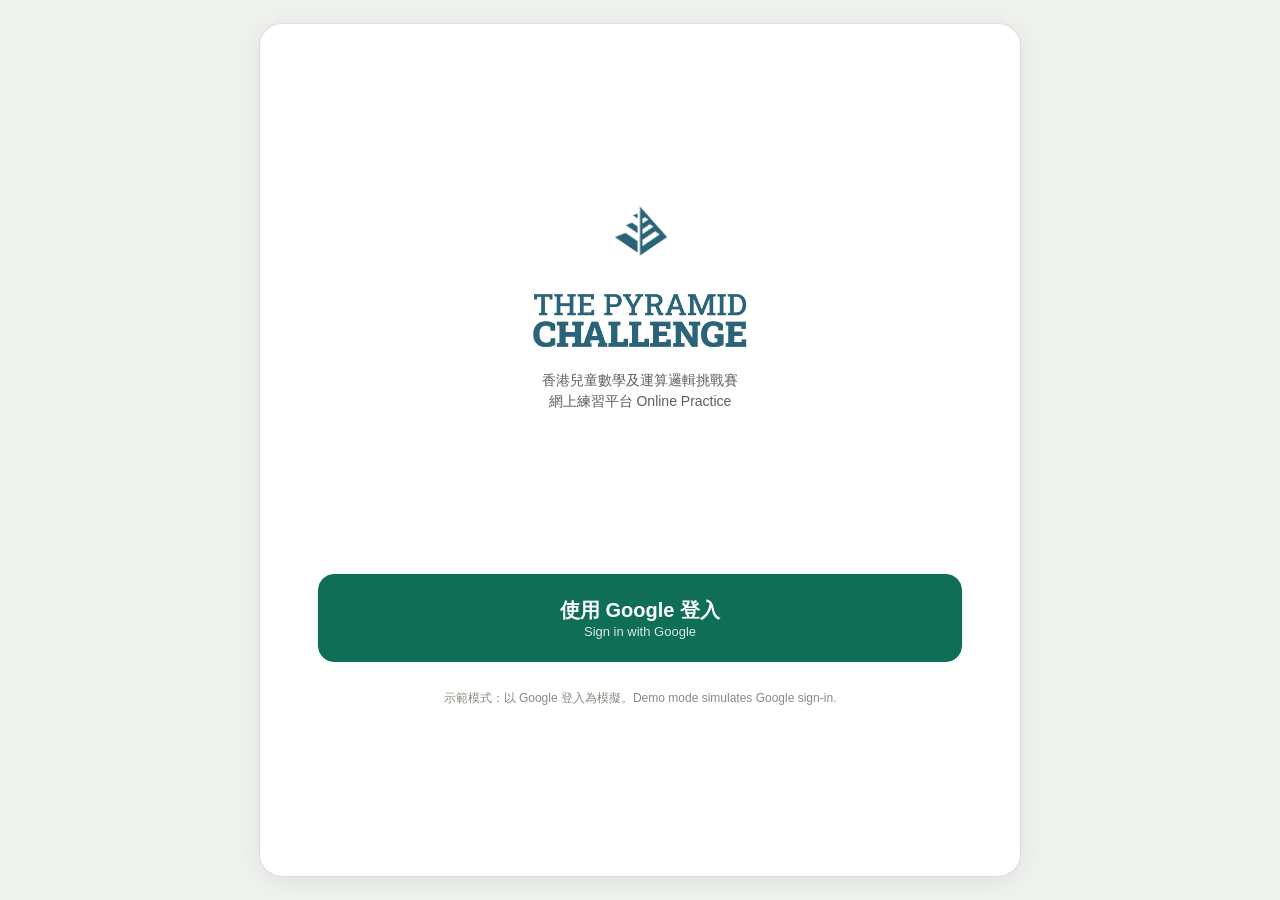
==== index.html @ cc64b52f "deploy v0.2 (824d817)" ====
<!doctype html>
<html lang="zh-Hant">
  <head>
    <meta charset="UTF-8" />
    <meta name="viewport" content="width=device-width, initial-scale=1, maximum-scale=1" />
    <title>The Pyramid Challenge - Practice</title>
    <script type="module" crossorigin src="./assets/index-D2Ku2D4e.js"></script>
    <link rel="stylesheet" crossorigin href="./assets/index-DhNJaRu6.css">
  </head>
  <body>
    <div id="root"></div>
  </body>
</html>
---- assets/index-DhNJaRu6.css ----
:root{--teal: #0f6e56;--teal-bg: #e1f5ee;--teal-mid: #1d9e75;--amber: #854f0b;--timer-yellow: #d59b00;--amber-bg: #faeeda;--star: #ef9f27;--green: #3b6d11;--green-bg: #eaf3de;--red: #a32d2d;--red-bg: #fcebeb;--ink: #21201c;--muted: #5f5e5a;--hint: #8a8980;--line: #e7e5dd;--surface: #eef1ee;--card: #ffffff;--radius: 16px}*{box-sizing:border-box}html,body,#root{min-height:100%}body{margin:0;font-family:-apple-system,PingFang HK,Microsoft JhengHei,Segoe UI,Roboto,sans-serif;background:var(--surface);color:var(--ink);-webkit-font-smoothing:antialiased}button,input{font-family:inherit}.app{max-width:480px;margin:0 auto;min-height:100vh;background:var(--card);display:flex;flex-direction:column;box-shadow:0 0 0 1px var(--line)}@media(min-width:560px){body{padding:24px 16px}.app{max-width:760px;min-height:calc(100vh - 48px);border-radius:22px;box-shadow:0 4px 24px #00000012,0 0 0 1px var(--line);overflow:hidden}}.topbar{display:flex;align-items:center;gap:10px;padding:14px 18px;border-bottom:1px solid var(--line);min-height:60px;flex-wrap:wrap;animation:fade-in .25s ease}.topbar .title{font-size:17px;font-weight:600;flex:1}.screen{flex:1;padding:18px;display:flex;flex-direction:column;gap:14px;max-width:680px;width:100%;margin:0 auto;animation:screen-in .28s cubic-bezier(.2,.7,.3,1)}.signin-screen{justify-content:center;gap:20px}.tabs{display:flex;border-bottom:1px solid var(--line);background:#fff;position:sticky;top:0;z-index:5}.tab{flex:1;display:flex;flex-direction:column;align-items:center;gap:3px;padding:9px 4px 7px;border:none;background:none;cursor:pointer;color:var(--muted);border-bottom:3px solid transparent;transition:color .15s,border-color .15s}.tab .ti{font-size:21px;line-height:1}.tab .tl{font-size:13px;font-weight:600;line-height:1.15;display:flex;flex-direction:column;align-items:center}.tab .sub{font-size:10px;font-weight:500;opacity:.75}.tab.on{color:var(--teal);border-bottom-color:var(--teal)}.tab:hover{color:var(--teal-mid)}.bell{position:relative;width:40px;height:40px;border:1.5px solid var(--line);border-radius:50%;background:#fff;color:var(--ink);cursor:pointer;font-size:19px;display:inline-flex;align-items:center;justify-content:center}.bell b{position:absolute;top:-3px;right:-3px;min-width:18px;height:18px;padding:0 5px;border-radius:10px;background:var(--red);color:#fff;font-size:11px;line-height:18px;font-weight:700}.top-actions{display:inline-flex;align-items:center;gap:8px}.profile-bell{font-size:20px}.iconrow{display:grid;grid-template-columns:1fr 1fr;gap:12px}.tile{display:flex;flex-direction:column;align-items:center;gap:6px;padding:16px;border:1.5px solid var(--line);border-radius:var(--radius);background:#fff;cursor:pointer;font-size:14px;font-weight:600;color:var(--ink);transition:transform .12s,box-shadow .15s}.tile:hover,.btn:hover{box-shadow:0 2px 10px #0000000f}.tile:active,.btn:active,.chip:active,.choice:active{transform:scale(.97)}.tile .ti{font-size:26px;line-height:1}.spacer{flex:1}.muted{color:var(--muted)}.hint{color:var(--hint);font-size:13px}.sync-alert{display:inline-block;margin-top:8px;border:1.5px solid #f2c470;border-radius:8px;background:#fff8e8;color:#7a4b00;padding:8px 10px;font-size:13px;font-weight:700}.block{display:block;margin-top:3px}.center{text-align:center}.grow{flex:1}.green{color:var(--green)}.avatar{width:40px;height:40px;border-radius:50%;background:var(--teal-bg);color:var(--teal);display:flex;align-items:center;justify-content:center;font-weight:700;font-size:16px;flex:none}.badge{display:inline-block;background:var(--teal-bg);color:var(--teal);font-size:12px;font-weight:600;padding:3px 10px;border-radius:20px}.badge.gray{background:var(--surface);color:var(--muted)}.status-badge{display:inline-flex;align-items:center;gap:5px;border-radius:999px;padding:4px 9px;font-size:12px;font-weight:700;background:var(--surface);color:var(--muted);white-space:nowrap}.status-badge.available{background:var(--teal-bg);color:var(--teal)}.status-badge.completed,.status-badge.saved{background:var(--green-bg);color:var(--green)}.status-badge.developing,.status-badge.locked{background:var(--amber-bg);color:var(--amber)}.btn{display:flex;align-items:center;justify-content:center;gap:10px;width:100%;padding:16px;border-radius:var(--radius);border:1.5px solid var(--line);background:#fff;font-size:17px;font-weight:600;color:var(--ink);cursor:pointer;transition:transform .12s ease,box-shadow .15s ease,background .15s ease}.btn.primary{background:var(--teal);border-color:var(--teal);color:#fff}.btn.primary:hover{background:var(--teal-mid)}.btn.big{padding:22px;font-size:20px}.btn.sm{padding:10px 14px;font-size:14px;width:auto}.btn.ghost{background:#fff}.btn.danger{color:var(--red);border-color:#f0d6d6}.btn:disabled,.task-card:disabled{cursor:not-allowed;opacity:.72}.btn .sub{font-size:13px;font-weight:500;opacity:.85;display:block}.iconbtn{background:none;border:none;cursor:pointer;color:var(--muted);font-size:22px;line-height:1;padding:4px;border-radius:8px}.iconbtn:hover{background:var(--surface)}.actions{display:grid;gap:12px;grid-template-columns:1fr}.dashboard-grid{display:grid;grid-template-columns:1fr;gap:10px}.dash-card{min-height:102px;border:1.5px solid var(--line);border-radius:12px;background:#fff;color:var(--ink);padding:13px;display:flex;flex-direction:column;align-items:flex-start;justify-content:space-between;text-align:left;cursor:default}button.dash-card{cursor:pointer}.dash-card strong{font-size:28px;line-height:1;color:var(--teal)}.dash-card.primary-card{background:var(--teal);border-color:var(--teal);color:#fff}.dash-card.primary-card .dash-label,.dash-card.primary-card .hint,.dash-card.primary-card strong{color:#fff}.dash-label{color:var(--muted);font-size:12px;font-weight:700}.summary-row{width:100%;border:1.5px solid var(--line);border-radius:12px;background:#fff;padding:13px;display:flex;align-items:center;gap:10px;text-align:left;color:var(--ink);font-size:15px;cursor:pointer}.task-list{display:grid;gap:10px}.task-card{width:100%;border:1.5px solid var(--line);border-radius:12px;background:#fff;padding:13px;display:flex;align-items:center;gap:11px;text-align:left;color:var(--ink);cursor:pointer}.task-card.disabled{background:#fbfaf7}.task-icon{width:32px;height:32px;border-radius:50%;background:var(--teal-bg);color:var(--teal);display:inline-flex;align-items:center;justify-content:center;font-weight:800;flex:none}.task-summary{display:flex;align-items:center;justify-content:space-between;gap:10px;padding:10px 2px}.recommend-card{border:1.5px solid var(--teal-mid);border-radius:12px;background:var(--teal-bg);padding:13px;display:flex;align-items:center;justify-content:space-between;gap:12px}.bookmark-group{border:1.5px solid var(--line);border-radius:12px;background:#fff;padding:10px 12px 2px}.bookmark-heading{display:flex;align-items:center;justify-content:space-between;gap:10px;padding-bottom:4px}.brief-hero{border:1.5px solid var(--line);border-radius:12px;background:#fff;padding:18px}.brief-hero h2{margin:12px 0 0;font-size:25px;line-height:1.15}.brief-hero h2 span{color:var(--muted);font-size:20px}.brief-grid,.insight-grid{display:grid;grid-template-columns:repeat(2,minmax(0,1fr));gap:10px}.brief-item,.insight-card{border:1.5px solid var(--line);border-radius:12px;background:#fff;padding:13px;display:flex;flex-direction:column;gap:8px}.brief-item span{color:var(--muted);font-size:12px;font-weight:700}.brief-item b,.insight-card b{color:var(--teal);font-size:19px}.rule-list{margin:10px 0 0;padding-left:20px;color:var(--muted);font-size:14px}@media(min-width:560px){.actions{grid-template-columns:1fr 1fr}.dashboard-grid{grid-template-columns:repeat(3,minmax(0,1fr))}}.label{font-size:13px;color:var(--muted);font-weight:600;margin-top:4px}.section-head{width:100%;display:flex;align-items:center;justify-content:space-between;gap:8px;margin-top:6px;padding:4px 2px;background:transparent;border:none;cursor:pointer}.section-label{font-size:13px;color:var(--muted);font-weight:700}.section-count{color:var(--hint);font-weight:600}.section-chevron{color:var(--muted);transform:rotate(180deg);transition:transform .18s ease}.section-chevron.open{transform:rotate(0)}.input{padding:14px;border-radius:12px;border:1.5px solid var(--line);font-size:16px}.chips{display:flex;flex-wrap:wrap;gap:8px}.chip{padding:9px 14px;border-radius:12px;border:1.5px solid var(--line);background:#fff;font-size:14px;color:var(--muted);cursor:pointer}.chip.sel{background:var(--teal-bg);border-color:var(--teal-mid);color:var(--teal);font-weight:600}.seg{display:flex;border:1.5px solid var(--line);border-radius:12px;overflow:hidden}.seg button{flex:1;padding:12px 8px;border:none;background:#fff;font-size:15px;color:var(--muted);cursor:pointer;border-right:1px solid var(--line)}.seg button:last-child{border-right:none}.seg button.sel{background:var(--teal-bg);color:var(--teal);font-weight:700}.seg button:disabled{cursor:not-allowed;opacity:.45}.seg button.sel:disabled{opacity:.7}.card{border:1px solid var(--line);border-radius:var(--radius);padding:14px}.row{display:flex;align-items:center;gap:10px}.row.end{justify-content:flex-end}.list-row{display:flex;align-items:center;gap:10px;padding:12px 4px;border-bottom:1px solid var(--line);font-size:15px}.list-row:last-child{border-bottom:none}.qimg{width:100%;max-height:300px;object-fit:contain;border-radius:12px;border:1px solid var(--line);display:block;background:#fff}.asset-source-pill{align-self:center;background:#eef7f4;border:1px solid #c7e3dc;border-radius:999px;color:#2b7164;font-size:12px;font-weight:700;margin:-2px auto 2px;padding:5px 10px;text-align:center;width:fit-content}.stem{font-size:24px;font-weight:700;text-align:center;padding:6px 0}.choices{display:grid;grid-template-columns:repeat(auto-fit,minmax(130px,1fr));gap:12px}.image-choices{grid-template-columns:repeat(auto-fit,minmax(120px,1fr))}.choice{padding:18px;border-radius:14px;border:1.5px solid var(--line);background:#fff;font-size:19px;font-weight:600;cursor:pointer;text-align:center;transition:transform .12s,border-color .15s,background .15s;display:flex;flex-direction:column;align-items:center;justify-content:center;gap:8px}.choice:hover{border-color:var(--teal-mid)}.choice.selected{background:var(--teal-bg);border-color:var(--teal);color:var(--teal)}.choice.correct{background:var(--green-bg);border-color:var(--green);color:var(--green);animation:pop .35s ease}.choice.wrong{background:var(--red-bg);border-color:var(--red);color:var(--red);animation:shake .35s ease}.choice[disabled]{cursor:default;opacity:.95}.choice-img{width:100%;max-height:120px;object-fit:contain}.progress{flex:1;height:10px;border-radius:6px;background:var(--surface);overflow:hidden}.progress>i{display:block;height:100%;background:var(--teal-mid);transition:width .4s ease}.progress.warn>i{background:var(--timer-yellow)}.progress.danger>i{background:var(--red)}.timer{font-variant-numeric:tabular-nums;font-weight:700;color:var(--muted);border-radius:8px;padding:4px 7px}.timer.warn{background:#fff4bf;color:#8a6500}.timer.danger{background:var(--red-bg);color:var(--red)}.bookmark-btn{min-width:40px;height:40px;padding:0;border:1.5px solid var(--line);border-radius:12px;background:#fff;color:var(--muted);display:inline-flex;align-items:center;justify-content:center;font-size:22px;line-height:1;cursor:pointer}.bookmark-btn.on{background:var(--red-bg);border-color:var(--red);color:var(--red)}.bookmark-btn.mini{min-width:34px;height:34px;border-radius:10px;font-size:20px}.question-strip{display:grid;grid-template-columns:repeat(auto-fit,minmax(34px,1fr));gap:7px}.question-strip button{height:34px;border:1.5px solid var(--line);border-radius:10px;background:#fff;color:var(--muted);font-weight:700;cursor:pointer}.question-strip button.done{background:var(--green-bg);border-color:var(--green);color:var(--green)}.question-strip button.on{background:var(--teal);border-color:var(--teal);color:#fff}.runner-actions,.status-line{display:flex;justify-content:center;gap:10px;flex-wrap:wrap}.submitting-screen{justify-content:center;align-items:center;gap:18px}.spinner{width:42px;height:42px;border-radius:50%;border:4px solid var(--line);border-top-color:var(--teal);animation:spin .8s linear infinite}.bigline{font-size:22px;font-weight:800}.bigstat{font-size:52px;font-weight:800;color:var(--teal);line-height:1.1}.brand-lockup{display:flex;flex-direction:column;align-items:center;gap:14px}.brand-mark-img{width:92px;height:auto}.brand-wordmark{width:220px;max-width:68%;height:auto}.brand-tagline{color:var(--muted);font-size:14px;line-height:1.5;text-align:center}.setup-brand{display:flex;align-items:center;gap:12px;padding:4px 0 12px}.setup-mark{width:46px;height:auto;flex:none}.setup-welcome{font-size:17px;font-weight:700;color:var(--teal)}.stars{font-size:34px;display:inline-flex;gap:6px}.stars i{font-style:normal;color:var(--star);display:inline-block;animation:pop .4s ease backwards}.stars i:nth-child(2){animation-delay:.12s}.stars i:nth-child(3){animation-delay:.24s}.stars i.off{color:#d9d7cf;animation:none}.fb{padding:14px;border-radius:12px;font-size:15px;animation:slide-up .3s ease}.fb.ok{background:var(--green-bg);color:var(--green)}.fb.no{background:var(--red-bg);color:var(--red)}.next-btn{margin-top:12px}.stepper{display:flex;align-items:center;justify-content:center;gap:18px}.stepper button{width:58px;height:58px;border-radius:50%;border:1.5px solid var(--line);background:#fff;font-size:28px;cursor:pointer}.stepper .val{font-size:38px;font-weight:800;min-width:64px;text-align:center}.bar{display:flex;align-items:center;gap:10px;font-size:14px}.topic-label{width:96px}.bar .track{flex:1;height:9px;border-radius:6px;background:var(--surface);overflow:hidden}.bar .track>i{display:block;height:100%;transition:width .6s ease}.flag{cursor:pointer;color:var(--hint);transition:transform .12s;border:none;background:transparent;font:inherit}.flag:active{transform:scale(.85)}.flag.on{color:var(--star)}.note{font-size:12px;color:var(--hint);text-align:center;padding:8px}.src{font-size:11px;color:var(--hint);text-align:center;padding:6px;border-top:1px solid var(--line)}.gsi-wrap{display:flex;justify-content:center}.three-actions{gap:10px}.three-actions .btn{flex:1}@keyframes screen-in{0%{opacity:0;transform:translateY(10px)}to{opacity:1;transform:none}}@keyframes fade-in{0%{opacity:0}to{opacity:1}}@keyframes slide-up{0%{opacity:0;transform:translateY(8px)}to{opacity:1;transform:none}}@keyframes pop{0%{transform:scale(.6);opacity:0}60%{transform:scale(1.1)}to{transform:scale(1);opacity:1}}@keyframes shake{0%,to{transform:translate(0)}20%{transform:translate(-7px)}40%{transform:translate(7px)}60%{transform:translate(-4px)}80%{transform:translate(4px)}}@keyframes pulse{0%,to{opacity:1}50%{opacity:.45}}@keyframes spin{to{transform:rotate(360deg)}}@media(prefers-reduced-motion:reduce){*{animation:none!important;transition:none!important}}.continue-card{border:1.5px solid var(--timer-yellow);background:var(--amber-bg);border-radius:14px;padding:13px;display:grid;gap:11px}.continue-eyebrow{display:flex;align-items:center;gap:6px;font-size:12px;font-weight:700;color:var(--amber)}.continue-body{display:flex;align-items:center;gap:12px}.continue-ring{flex:none;width:52px;height:52px;border-radius:50%;display:flex;align-items:center;justify-content:center}.continue-ring-inner{width:38px;height:38px;border-radius:50%;background:var(--amber-bg);display:flex;align-items:center;justify-content:center;font-size:13px;font-weight:700;color:var(--amber)}.continue-meta{display:grid;gap:2px;flex:1}.continue-title{font-size:15px;font-weight:700;color:var(--ink)}.continue-actions{display:flex;gap:8px}.draft-progress{height:5px;background:#efe3c8;border-radius:3px;margin:6px 0 4px;overflow:hidden}.draft-progress i{display:block;height:100%;background:var(--timer-yellow);border-radius:3px}.draft-row{display:flex;align-items:stretch;gap:8px;border:1.5px solid var(--line);border-left:4px solid var(--timer-yellow);border-radius:10px;background:#fff;overflow:hidden}.draft-row-main{flex:1;display:flex;align-items:center;gap:10px;padding:11px 12px;background:transparent;border:none;text-align:left;color:var(--ink);cursor:pointer}.draft-row-title{font-size:14px;font-weight:600}.draft-discard{flex:none;width:46px;border:none;border-left:1px solid var(--line);background:transparent;color:var(--red);font-size:18px;cursor:pointer}.sheet-overlay{position:fixed;top:0;right:0;bottom:0;left:0;background:#14141266;display:flex;align-items:flex-end;justify-content:center;z-index:40}.sheet{width:100%;max-width:480px;background:#fff;border-radius:18px 18px 0 0;padding:14px 16px calc(16px + env(safe-area-inset-bottom));display:grid;gap:9px;animation:sheet-rise .18s ease}.sheet-grip{width:34px;height:4px;border-radius:3px;background:#d8d6ce;margin:0 auto 6px}.sheet-title{text-align:center;font-size:16px;font-weight:800;color:var(--ink)}.sheet-discard{margin-top:2px}@keyframes sheet-rise{0%{transform:translateY(14px)}to{transform:translateY(0)}}.icon{display:inline-block;vertical-align:middle;flex:none}.tabs .ti .icon,.bell .icon,.iconbtn .icon{display:block}.stat-band{display:grid;grid-template-columns:128px 1fr;gap:10px}.stat-donut-card{border:1.5px solid var(--line);border-radius:12px;background:#fff;padding:12px 8px;display:flex;flex-direction:column;align-items:center;gap:8px;cursor:pointer}.donut{width:78px;height:78px;border-radius:50%;display:flex;align-items:center;justify-content:center}.donut-hole{width:58px;height:58px;border-radius:50%;background:#fff;display:flex;align-items:center;justify-content:center}.donut-hole strong{font-size:20px;line-height:1;color:var(--teal)}.stat-cap{font-size:11px;color:var(--muted);text-align:center;font-weight:600;line-height:1.3}.stat-tile{border:1.5px solid var(--line);border-radius:12px;background:#fff;padding:12px 13px;display:flex;flex-direction:column;justify-content:center;gap:8px;text-align:left;cursor:pointer}.stat-bar{height:6px;background:var(--surface);border-radius:3px;overflow:hidden}.stat-bar i{display:block;height:100%;background:var(--teal-mid);border-radius:3px}.stat-tile-foot{display:flex;align-items:baseline;gap:8px}.stat-tile-foot strong{font-size:24px;line-height:1;color:var(--teal)}.start-cta{gap:8px;margin-top:10px}.start-cta .cta-en{font-size:12px;font-weight:500;opacity:.82}.acc-bar{width:54px;height:6px;background:var(--surface);border-radius:3px;overflow:hidden;flex:none}.acc-bar i{display:block;height:100%;border-radius:3px}.summary-row .muted-icon{color:var(--hint)}.icon-btn{width:34px;height:34px;flex:none;border-radius:9px;border:1px solid var(--line);background:#fff;display:flex;align-items:center;justify-content:center;cursor:pointer}.icon-btn.danger{color:var(--red);border-color:#e7c9c9}.continue-resume{width:100%}.draft-row-main .draft-play{color:var(--teal)}.draft-discard .icon{display:block}
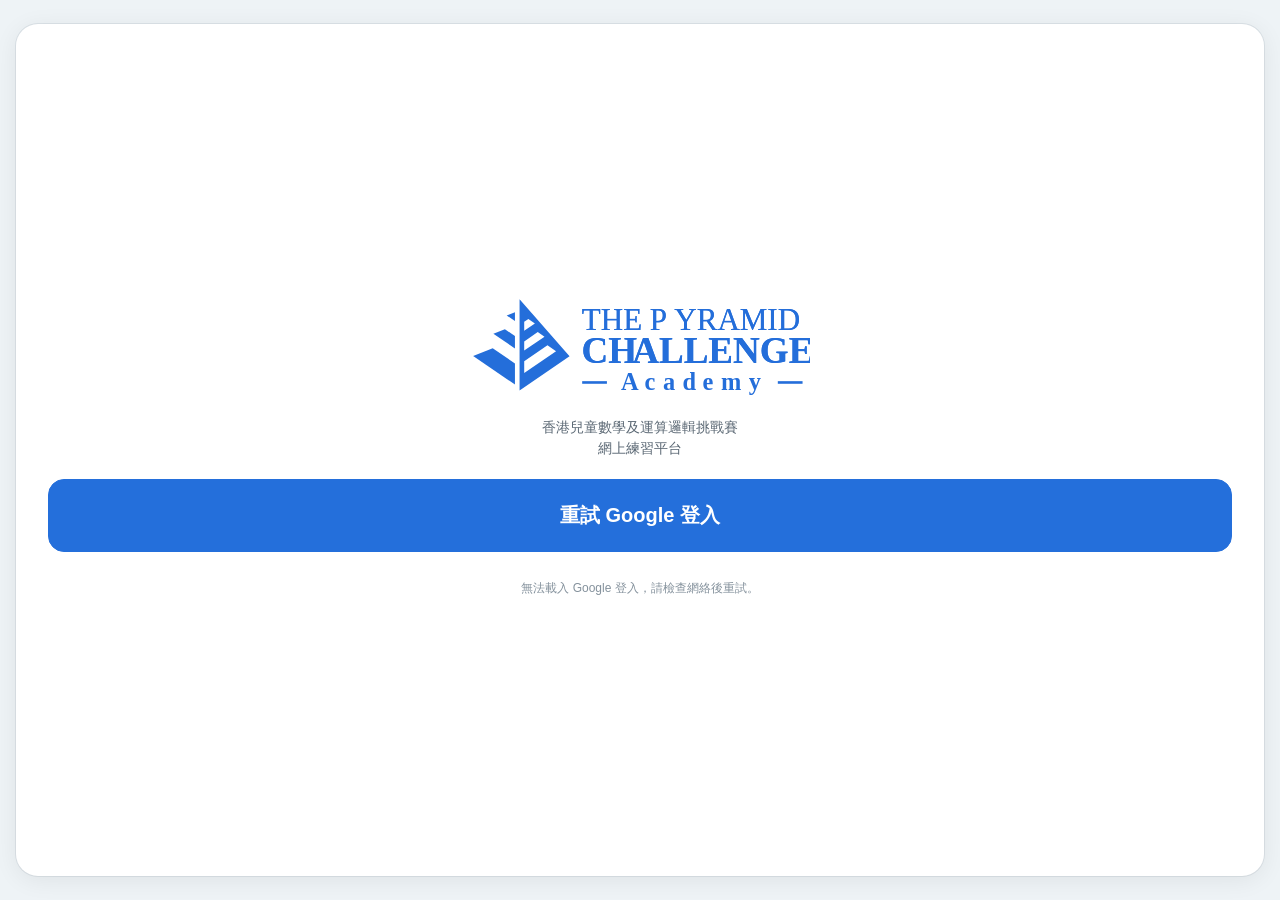
==== commit cb0671f1: "deploy v0.2 (source 1b9c44b47bb221621ea50768fd3557e8750e9541)" ====
--- a/index.html
+++ b/index.html
@@ -1,11 +1,11 @@
 <!doctype html>
-<html lang="zh-Hant">
+<html lang="zh-HK">
   <head>
     <meta charset="UTF-8" />
     <meta name="viewport" content="width=device-width, initial-scale=1, maximum-scale=1" />
-    <title>The Pyramid Challenge - Practice</title>
-    <script type="module" crossorigin src="./assets/index-D2Ku2D4e.js"></script>
-    <link rel="stylesheet" crossorigin href="./assets/index-DhNJaRu6.css">
+    <title>The Pyramid Challenge Academy - Practice</title>
+    <script type="module" crossorigin src="./assets/index-BaoOkriq.js"></script>
+    <link rel="stylesheet" crossorigin href="./assets/index-rB611Ewt.css">
   </head>
   <body>
     <div id="root"></div>
--- a/assets/index-rB611Ewt.css
+++ b/assets/index-rB611Ewt.css
@@ -0,0 +1 @@
+:root{--accent: #246fdb;--accent-bg: #eaf2ff;--accent-vivid: #1f63c6;--accent-dark: #174a9c;--accent-soft: #c9dcfa;--amber: #854f0b;--timer-yellow: #d59b00;--amber-bg: #faeeda;--star: #ef9f27;--green: #3b6d11;--green-bg: #eaf3de;--red: #a32d2d;--red-bg: #fcebeb;--ink: #18232d;--muted: #5b6874;--hint: #84919c;--line: #dce3e8;--surface: #eef3f6;--card: #ffffff;--radius: 16px;--photo-ratio: 4 / 3;--choice-photo-ratio: 1 / 1;--page-gutter: 18px;--page-block: 18px;--page-gap: 14px;--page-max: none;--page-measure: 620px;--t-page: 25px;--t-section: 17px;--t-sub: 15px;--t-body: 13px;--t-label: 13px;--t-stat: 20px;--quiz-ground: #DCE9EE;--quiz-ground-deep: #B9CCD4;--quiz-ground-light: #FFFFFF;--quiz-card: #FFFFFF;--quiz-inset: #D6E4E8;--quiz-selected: #246FDB;--quiz-ink: #173E46;--quiz-correct: #11966E;--quiz-wrong: #D44755;--quiz-character: #2F70E4;--quiz-character-highlight: #55B0DE;--quiz-on-ground: #173E46;--quiz-card-radius: 4px;--quiz-t-display: 31px;--quiz-t-display-weight: 760;--quiz-t-section: 18px;--quiz-t-body: 17px;--quiz-t-body-weight: 560;--quiz-t-label: 12px;--quiz-t-label-weight: 700;--quiz-t-numeral: 36px;--quiz-t-numeral-weight: 700;--quiz-touch: 56px;--quiz-touch-sm: 48px;--quiz-film: 0;--quiz-film-image: none}@media(min-width:900px){:root{--page-gutter: 32px;--page-block: 24px}}*{box-sizing:border-box}html,body,#root{min-height:100%}body{margin:0;font-family:-apple-system,PingFang HK,Microsoft JhengHei,Segoe UI,Roboto,sans-serif;background:var(--surface);color:var(--ink);-webkit-font-smoothing:antialiased}button,input{font-family:inherit}:where(button,a,input,select,textarea,[tabindex]:not([tabindex="-1"])):focus-visible{outline:3px solid color-mix(in srgb,var(--accent) 46%,transparent);outline-offset:2px}.sr-only{position:absolute;width:1px;height:1px;padding:0;margin:-1px;overflow:hidden;clip:rect(0,0,0,0);white-space:nowrap;border:0}.app{max-width:480px;margin:0 auto;min-height:100vh;background:var(--card);display:flex;flex-direction:column;box-shadow:0 0 0 1px var(--line)}@media(min-width:560px){body{padding:24px 16px}.app{max-width:760px;min-height:calc(100vh - 48px);border-radius:22px;box-shadow:0 4px 24px #00000012,0 0 0 1px var(--line);overflow:hidden}}.app--boot,.app--auth{max-width:none}.app--boot>.screen,.admin-loading{justify-content:center;align-items:center}.app--fullscreen,.app--wide{max-width:none;min-height:100vh;min-height:100dvh;border-radius:0;box-shadow:none}.app--fullscreen>.screen,.app--wide>.screen{max-width:none;min-height:0;overflow-y:auto}@media(min-width:560px){body:has(.app--fullscreen),body:has(.app--wide){padding:0;background:var(--card)}.app--fullscreen,.app--wide{height:100vh;height:100dvh;min-height:0}}.topbar{display:flex;align-items:center;gap:10px;padding:14px 18px;border-bottom:1px solid var(--line);min-height:60px;flex-wrap:wrap;animation:fade-in .25s ease}.topbar .title{margin:0;font-size:17px;font-weight:600;letter-spacing:0;line-height:1.3;flex:1}.topbar-back{display:inline-flex;align-items:center;gap:5px;padding:8px 10px 8px 7px;color:var(--ink);font-size:13px;font-weight:750;line-height:1.2}.language-control{display:inline-flex;align-items:stretch;color:var(--muted)}.language-option-wrap{display:inline-flex;align-items:center}.language-control button{min-height:36px;border:1.5px solid transparent;border-radius:9px;padding:6px 8px;background:transparent;color:inherit;font:inherit;font-size:12px;font-weight:650;cursor:pointer}.language-control button:hover{color:var(--accent);background:var(--accent-bg)}.language-control button:focus-visible{outline:3px solid rgba(36,111,219,.32);outline-offset:2px}.language-control button.is-selected{border-color:var(--accent-vivid);background:var(--accent-bg);color:var(--accent);font-weight:800}.language-check{display:inline-block;width:13px;margin-right:2px;opacity:0}.language-control button.is-selected .language-check{opacity:1}.language-divider{color:var(--hint);padding:0 1px}.language-control--settings{display:flex;overflow:hidden;border:1.5px solid var(--line);border-radius:12px}.language-control--settings .language-option-wrap{flex:1}.language-control--settings button{width:100%;min-height:44px;border:0;border-radius:0;border-right:1px solid var(--line);padding:10px 12px;font-size:15px}.language-control--settings .language-option-wrap:last-child button{border-right:0}.language-control--settings button.is-selected{box-shadow:inset 0 0 0 2px var(--accent-vivid)}.language-save-notice{position:fixed;left:50%;bottom:18px;z-index:60;width:min(480px,calc(100vw - 28px));transform:translate(-50%);border:1.5px solid var(--red);border-radius:var(--radius);padding:11px 13px;background:var(--red-bg);color:var(--red);box-shadow:0 8px 26px #21201c33;font-size:14px;font-weight:650}.screen{flex:1;padding:var(--page-block) var(--page-gutter);display:flex;flex-direction:column;gap:var(--page-gap);max-width:var(--page-max);width:100%;margin:0 auto;animation:screen-in .28s cubic-bezier(.2,.7,.3,1)}.page-measure{width:100%;max-width:var(--page-measure)}.signin-screen{justify-content:center;align-items:center;gap:20px}.tabs{display:flex;border-bottom:1px solid var(--line);background:#fff;position:sticky;top:0;z-index:5}.tab{flex:1;display:flex;flex-direction:column;align-items:center;gap:3px;padding:9px 4px 7px;border:none;background:none;cursor:pointer;color:var(--muted);border-bottom:3px solid transparent;transition:color .15s,border-color .15s}.tab .ti{font-size:21px;line-height:1}.tab .tl{font-size:13px;font-weight:600;line-height:1.15;display:flex;flex-direction:column;align-items:center}.tab .sub{font-size:10px;font-weight:500;opacity:.75}.tab.on{color:var(--accent);border-bottom-color:var(--accent)}.tab:hover{color:var(--accent-vivid)}.tab-preview{flex:0 0 auto;padding-left:12px;padding-right:12px;color:var(--hint)}.tab-preview .tl{display:none}.tab-preview:hover{color:var(--accent)}.learner-preview-exit{position:fixed;left:50%;bottom:14px;transform:translate(-50%);z-index:50;display:flex;align-items:center;gap:10px;width:max-content;max-width:calc(100vw - 24px);padding:5px 5px 5px 14px;border-radius:999px;background:#21201ceb;box-shadow:0 8px 24px #21201c42}.learner-preview-exit-label{display:inline-flex;align-items:center;gap:6px;font-size:12px;font-weight:600;color:#ffffffdb;white-space:nowrap}.learner-preview-exit .btn.sm{flex:none;padding:7px 13px;font-size:13px;white-space:nowrap;border-color:transparent}.bell{position:relative;width:40px;height:40px;border:1.5px solid var(--line);border-radius:50%;background:#fff;color:var(--ink);cursor:pointer;font-size:19px;display:inline-flex;align-items:center;justify-content:center}.bell b{position:absolute;top:-3px;right:-3px;min-width:18px;height:18px;padding:0 5px;border-radius:10px;background:var(--red);color:#fff;font-size:11px;line-height:18px;font-weight:700}.top-actions{display:inline-flex;align-items:center;gap:8px}.profile-bell{font-size:20px}.iconrow{display:grid;grid-template-columns:1fr 1fr;gap:12px}.tile{display:flex;flex-direction:column;align-items:center;gap:6px;padding:16px;border:1.5px solid var(--line);border-radius:var(--radius);background:#fff;cursor:pointer;font-size:14px;font-weight:600;color:var(--ink);transition:transform .12s,box-shadow .15s}.tile:hover,.btn:hover{box-shadow:0 2px 10px #0000000f}.tile:active,.btn:active,.chip:active,.choice:active{transform:scale(.97)}.tile .ti{font-size:26px;line-height:1}.spacer{flex:1}.muted{color:var(--muted)}.hint{color:var(--hint);font-size:13px}.sync-alert{display:inline-block;margin-top:8px;border:1.5px solid #f2c470;border-radius:8px;background:#fff8e8;color:#7a4b00;padding:8px 10px;font-size:13px;font-weight:700}.block{display:block;margin-top:3px}.center{text-align:center}.grow{flex:1}.green{color:var(--green)}.avatar{width:40px;height:40px;border-radius:50%;background:var(--accent-bg);color:var(--accent);display:flex;align-items:center;justify-content:center;font-weight:700;font-size:16px;flex:none}.badge{display:inline-block;background:var(--accent-bg);color:var(--accent);font-size:12px;font-weight:600;padding:3px 10px;border-radius:20px}.badge.gray{background:var(--surface);color:var(--muted)}.status-badge{display:inline-flex;align-items:center;gap:5px;border-radius:999px;padding:4px 9px;font-size:12px;font-weight:700;background:var(--surface);color:var(--muted);white-space:nowrap}.status-badge.available{background:var(--accent-bg);color:var(--accent)}.status-badge.completed,.status-badge.saved{background:var(--green-bg);color:var(--green)}.status-badge.developing,.status-badge.locked{background:var(--amber-bg);color:var(--amber)}.btn{display:flex;align-items:center;justify-content:center;gap:10px;width:100%;padding:16px;border-radius:var(--radius);border:1.5px solid var(--line);background:#fff;font-size:17px;font-weight:600;color:var(--ink);cursor:pointer;transition:transform .12s ease,box-shadow .15s ease,background .15s ease}.btn.primary{background:var(--accent);border-color:var(--accent);color:#fff}.btn.primary:hover{background:var(--accent-vivid)}.btn.big{padding:22px;font-size:20px}.btn.sm{padding:10px 14px;font-size:14px;width:auto}.btn.ghost{background:#fff}.btn.danger{color:var(--red);border-color:#f0d6d6}.btn:disabled,.task-card:disabled{cursor:not-allowed;opacity:.72}.btn .sub{font-size:13px;font-weight:500;opacity:.85;display:block}.iconbtn{background:none;border:none;cursor:pointer;color:var(--muted);font-size:22px;line-height:1;padding:4px;border-radius:8px}.iconbtn:hover{background:var(--surface)}.actions{display:grid;gap:12px;grid-template-columns:1fr}.dashboard-grid{display:grid;grid-template-columns:1fr;gap:10px}.dash-card{min-height:102px;border:1.5px solid var(--line);border-radius:12px;background:#fff;color:var(--ink);padding:13px;display:flex;flex-direction:column;align-items:flex-start;justify-content:space-between;text-align:left;cursor:default}button.dash-card{cursor:pointer}.dash-card strong{font-size:28px;line-height:1;color:var(--accent)}.dash-card.primary-card{background:var(--accent);border-color:var(--accent);color:#fff}.dash-card.primary-card .dash-label,.dash-card.primary-card .hint,.dash-card.primary-card strong{color:#fff}.dash-label{color:var(--muted);font-size:12px;font-weight:700}.summary-row{width:100%;border:1.5px solid var(--line);border-radius:12px;background:#fff;padding:13px;display:flex;align-items:center;gap:10px;text-align:left;color:var(--ink);font-size:15px;cursor:pointer}.task-list{display:grid;gap:10px}.task-card{width:100%;border:1.5px solid var(--line);border-radius:12px;background:#fff;padding:13px;display:flex;align-items:center;gap:11px;text-align:left;color:var(--ink);cursor:pointer}.task-card.disabled{background:#fbfaf7}.task-icon{width:32px;height:32px;border-radius:50%;background:var(--accent-bg);color:var(--accent);display:inline-flex;align-items:center;justify-content:center;font-weight:800;flex:none}.task-summary{display:flex;align-items:center;justify-content:space-between;gap:10px;padding:10px 2px}.recommend-card{border:1.5px solid var(--accent-vivid);border-radius:12px;background:var(--accent-bg);padding:13px;display:flex;align-items:center;justify-content:space-between;gap:12px}.setup-section{display:flex;flex-direction:column;gap:10px}.setup-tests{margin-top:26px;padding-top:18px;border-top:1px solid var(--line)}.setup-section-title{margin:0}.run-card{border:1.5px solid var(--accent-vivid);border-radius:12px;background:var(--accent-bg);padding:14px;display:flex;flex-direction:column;gap:6px}.run-card-eyebrow{display:flex;align-items:center;gap:7px;color:var(--accent);font-size:12px;font-weight:700}.run-card-topic{font-size:var(--t-stat);line-height:1.25}.run-card-start{margin-top:6px}.topic-grid{display:grid;grid-template-columns:repeat(2,minmax(0,1fr));gap:9px}@media(min-width:560px){.topic-grid{grid-template-columns:repeat(3,minmax(0,1fr))}}.topic-card{display:flex;flex-direction:column;gap:5px;border:1.5px solid var(--line);border-radius:12px;background:var(--card);padding:11px 12px;text-align:left;font:inherit;color:var(--ink);cursor:pointer;min-height:84px}.topic-card.sel{border-color:var(--accent-vivid);background:var(--accent-bg)}.topic-card-head{display:flex;align-items:center;gap:7px;color:var(--accent);min-height:20px}.topic-card-check{flex:none}.topic-card-name{font-weight:700;line-height:1.3}.topic-card-meta{font-size:12px}.topic-meter{display:block;width:100%;height:6px;border-radius:99px;background:var(--line);overflow:hidden}.topic-meter i{display:block;height:100%;border-radius:99px}.setup-advanced{border:1px solid var(--line);border-radius:12px;background:var(--card)}.setup-advanced-summary{display:flex;align-items:center;justify-content:space-between;gap:10px;padding:12px 14px;font-weight:700;cursor:pointer;list-style:none;color:var(--ink)}.setup-advanced-summary::-webkit-details-marker{display:none}.setup-advanced[open] .setup-advanced-summary{border-bottom:1px solid var(--line)}.setup-advanced[open] .setup-advanced-summary .icon{transform:rotate(180deg)}.setup-advanced-body{padding:4px 14px 14px}.setup-topics{border:1px solid var(--line);border-radius:12px;background:var(--card);margin-bottom:12px}.setup-topics-summary{display:flex;align-items:center;gap:10px;padding:12px 14px;font-weight:700;cursor:pointer;list-style:none;color:var(--ink)}.setup-topics-summary::-webkit-details-marker{display:none}.setup-topics-current{margin-left:auto;font-weight:400}.setup-topics[open] .setup-topics-summary{border-bottom:1px solid var(--line)}.setup-topics[open] .setup-topics-summary .icon{transform:rotate(180deg)}.setup-topics-body{padding:12px 14px 14px}.setup-topics-reset{margin-bottom:12px}.topic-card-pool{font-variant-numeric:tabular-nums}.topic-card-pool.thin{color:var(--warn, #b06a1f)}.admin-question-sets{margin-top:14px;display:flex;flex-direction:column;gap:10px}.admin-question-sets-head{display:flex;align-items:flex-start;justify-content:space-between;gap:12px}.admin-question-set-entry{display:grid;gap:10px}.admin-question-set-row{display:flex;align-items:center;gap:12px;border-top:1px solid var(--line);padding-top:10px}.admin-question-set-row.is-incident{border:1px solid color-mix(in srgb,var(--red) 45%,var(--line));border-radius:12px;padding:12px;background:color-mix(in srgb,var(--red) 5%,white)}.admin-question-set-info{flex:1;min-width:0}.admin-question-set-warning{color:var(--red)}.admin-question-set-warning ul{margin:6px 0 0;padding-left:20px}.admin-question-set-summary-warning{border:1px solid color-mix(in srgb,var(--red) 45%,var(--line));border-radius:10px;background:color-mix(in srgb,var(--red) 8%,white);color:var(--red);padding:10px 12px}.admin-question-set-head-actions,.admin-question-set-actions,.admin-question-set-statuses,.admin-question-set-builder-actions,.admin-question-set-add{display:flex;align-items:center;gap:7px;flex-wrap:wrap}.admin-question-set-actions{justify-content:flex-end;max-width:420px}.admin-question-set-statuses{flex-direction:column;align-items:flex-end}.admin-question-set-self-approved{margin-top:5px;color:#8a5b00;font-size:11px;font-weight:800}.admin-question-set-member-panel{display:grid;gap:8px;margin-left:18px;padding:10px 12px;border:1px solid var(--line);border-radius:10px;background:var(--surface)}.admin-question-set-member-list{display:grid;gap:6px;max-height:520px;margin:0;padding:0;overflow:auto;list-style:none}.admin-question-set-member-list li{display:grid;grid-template-columns:30px minmax(0,1fr) auto;align-items:center;gap:9px;padding:8px 10px;border:1px solid var(--line);border-radius:9px;background:var(--card)}.admin-question-set-member-list li.is-ineligible{border-color:color-mix(in srgb,var(--red) 45%,var(--line));background:color-mix(in srgb,var(--red) 5%,white)}.admin-question-set-member-position{display:grid;width:28px;height:28px;place-items:center;border-radius:99px;background:var(--accent-bg);color:var(--accent);font-size:12px;font-weight:800}.admin-question-set-member-copy,.admin-question-set-member-meta{display:flex;min-width:0}.admin-question-set-member-copy{flex-direction:column;gap:2px}.admin-question-set-member-copy>span,.admin-question-set-member-copy>small{overflow:hidden;color:var(--muted);text-overflow:ellipsis;white-space:nowrap}.admin-question-set-member-copy>span{font-size:12px}.admin-question-set-member-copy>small{font-size:11px}.admin-question-set-member-meta{align-items:center;justify-content:flex-end;gap:7px;flex-wrap:wrap}.admin-question-set-member-invalid{color:var(--red);font-size:11px;font-weight:800}.admin-question-set-fields{display:grid;grid-template-columns:minmax(240px,2fr) minmax(110px,.6fr) minmax(150px,.8fr);gap:10px}.admin-question-set-fields label{display:grid;gap:5px;color:var(--muted);font-size:11px;font-weight:750}.admin-question-set-fields input,.admin-question-set-fields select,.admin-question-set-add select{width:100%}.admin-question-set-counter{border:1px solid var(--line);border-radius:10px;padding:9px 12px;color:var(--amber);background:var(--amber-bg)}.admin-question-set-counter.is-complete{color:var(--green);background:var(--green-bg)}.admin-question-set-add select{flex:1;min-width:260px}.admin-question-set-pool{display:grid;gap:10px;border:1px solid var(--line);border-radius:12px;padding:12px;background:var(--soft, #f8fafc)}.admin-question-set-pool-head,.admin-question-set-pool-actions{display:flex;align-items:center;justify-content:space-between;gap:10px;flex-wrap:wrap}.admin-question-set-pool-filters{display:grid;grid-template-columns:minmax(220px,1.6fr) repeat(4,minmax(120px,1fr));gap:8px}.admin-question-set-pool-filters label{display:grid;gap:4px;color:var(--muted);font-size:11px;font-weight:750}.admin-question-set-pool-filters input,.admin-question-set-pool-filters select{width:100%;min-width:0}.admin-question-set-pool-actions{justify-content:flex-end}.admin-question-set-pool-actions>.hint{margin-right:auto}.admin-question-set-recommendation-note{border:1px solid var(--accent-vivid);border-radius:9px;padding:8px 10px;background:var(--accent-bg);color:var(--accent);font-size:12px}.admin-question-set-pool-list{display:grid;gap:6px;max-height:390px;margin:0;padding:0;overflow:auto;list-style:none}.admin-question-set-pool-list li{display:grid;grid-template-columns:auto minmax(260px,1fr) minmax(150px,auto);align-items:center;gap:9px;border:1px solid var(--line);border-radius:9px;padding:8px 10px;background:#fff}.admin-question-set-pool-copy{display:flex;min-width:0;flex-direction:column;gap:2px}.admin-question-set-pool-copy>span{color:var(--ink);font-size:12px;line-height:1.4}.admin-question-set-pool-copy>small{color:var(--muted);font-size:11px}.admin-question-set-pool-meta{display:flex;justify-content:flex-end;gap:5px;flex-wrap:wrap}.admin-question-set-pool-meta>span{border-radius:99px;padding:3px 7px;background:var(--soft-2, #eef2f7);color:var(--muted);font-size:10px;font-weight:700}.admin-question-set-members{display:grid;gap:6px;max-height:520px;margin:0;padding:0;overflow:auto;list-style:none}.admin-question-set-members li{display:grid;grid-template-columns:auto minmax(240px,1fr) auto auto auto;align-items:center;gap:7px;border:1px solid var(--line);border-radius:9px;padding:7px 9px;background:#fff}.admin-question-set-builder-copy{display:flex;min-width:0;flex-direction:column;gap:2px}.admin-question-set-builder-copy>span{color:var(--ink);font-size:12px;line-height:1.4}.admin-question-set-builder-copy>small{color:var(--muted);font-size:11px}.admin-question-set-drag{color:var(--muted);cursor:grab}.admin-question-set-builder{gap:0;padding:0;overflow:hidden;background:var(--card)}.admin-question-set-builder-head{display:flex;align-items:center;justify-content:space-between;gap:16px;padding:13px 18px;border-bottom:1px solid var(--line)}.admin-question-set-builder-head h2{display:inline;margin:0 8px 0 0;font-size:20px;color:var(--ink)}.admin-question-set-builder-head .hint{font-size:11px}.admin-question-set-unsaved{display:inline-flex;align-items:center;margin-left:8px;border-radius:999px;padding:4px 8px;color:var(--amber);background:var(--amber-bg);font-size:10px;font-weight:800;white-space:nowrap}.admin-question-set-head-tools{display:flex;align-items:center;gap:8px}.admin-question-set-language-toggle{display:inline-flex;padding:2px;border:1px solid var(--line);border-radius:8px;background:#fafcfb}.admin-question-set-language-toggle>button{border:0;border-radius:6px;padding:5px 8px;color:var(--muted);background:transparent;font:inherit;font-size:10px;font-weight:850}.admin-question-set-language-toggle>button.is-active{color:var(--accent);background:var(--accent-bg)}.admin-question-set-setup{display:grid;grid-template-columns:minmax(0,1fr) minmax(190px,.3fr);gap:12px;padding:11px 18px;border-bottom:1px solid var(--line);background:#fafcfb}.admin-question-set-progress{display:grid;align-content:center;gap:6px;padding:8px 10px;border:1px solid color-mix(in srgb,var(--amber) 35%,var(--line));border-radius:10px;background:var(--amber-bg);color:var(--amber)}.admin-question-set-progress>div:first-child{display:flex;align-items:baseline;justify-content:space-between;gap:10px}.admin-question-set-progress span{font-size:11px;font-weight:700}.admin-question-set-progress.is-complete{border-color:color-mix(in srgb,var(--green) 35%,var(--line));color:var(--green);background:var(--green-bg)}.admin-question-set-progress-track{height:5px;overflow:hidden;border-radius:999px;background:color-mix(in srgb,currentColor 14%,white)}.admin-question-set-progress-track>span{display:block;height:100%;border-radius:inherit;background:currentColor;transition:width .2s ease}.admin-question-set-pane-switch{display:none}.admin-question-set-composer{display:grid;grid-template-columns:minmax(400px,1.03fr) minmax(390px,.97fr);height:clamp(560px,calc(100vh - 225px),720px);min-height:0;overflow:hidden}.admin-question-set-composer>.admin-question-set-pool{grid-template-rows:auto auto auto auto auto minmax(0,1fr);min-width:0;min-height:0;gap:0;padding:0;border:0;border-right:1px solid var(--line);border-radius:0;background:#fafcfb}.admin-question-set-composer .admin-question-set-pool-head{grid-row:1;padding:11px 14px;border-bottom:1px solid var(--line)}.admin-question-set-search{grid-row:2;padding:10px 14px 6px}.admin-question-set-search input{width:100%}.admin-question-set-filter-drawer{grid-row:3;padding:0 14px 8px;border-bottom:1px solid var(--line)}.admin-question-set-filter-drawer>summary{width:max-content;color:var(--accent);cursor:pointer;font-size:11px;font-weight:800}.admin-question-set-composer .admin-question-set-pool-filters{grid-template-columns:repeat(2,minmax(0,1fr));padding:9px 0 0}.admin-question-set-composer .admin-question-set-pool-actions{grid-row:4;justify-content:flex-start;padding:8px 14px;border-bottom:1px solid var(--line);background:var(--card)}.admin-question-set-composer .admin-question-set-recommendation-note{grid-row:5;margin:7px 12px 0;border:0;padding:4px 7px;background:transparent;font-size:10px}.admin-question-set-composer .admin-question-set-pool-list{grid-row:6;min-height:0;max-height:none;gap:0;padding:8px 10px 12px}.admin-question-set-composer .admin-question-set-pool-list li{grid-template-columns:auto minmax(0,1fr);gap:7px;border:0;border-bottom:1px solid var(--line);border-radius:0;padding:9px 8px;background:transparent}.admin-question-set-composer .admin-question-set-pool-list li.is-selected{border-radius:8px;background:var(--accent-bg);box-shadow:inset 3px 0 0 var(--accent)}.admin-question-set-composer .admin-question-set-pool-copy>span{display:-webkit-box;overflow:hidden;-webkit-box-orient:vertical;-webkit-line-clamp:2}.admin-question-set-composer .admin-question-set-pool-copy>small{font-size:10px}.admin-question-set-selected{display:grid;grid-template-rows:auto auto minmax(0,1fr) auto;min-width:0;min-height:0;overflow:hidden;background:var(--card)}.admin-question-set-selected-head{grid-row:1;display:flex;align-items:center;justify-content:space-between;gap:12px;padding:11px 14px;border-bottom:1px solid var(--line)}.admin-question-set-count-badge{display:inline-grid;min-width:54px;min-height:32px;place-items:center;border-radius:999px;color:var(--amber);background:var(--amber-bg);font-size:12px;font-weight:850}.admin-question-set-count-badge.is-complete{color:var(--green);background:var(--green-bg)}.admin-question-set-coverage{grid-row:2;padding:7px 12px;border-bottom:1px solid var(--line);background:#fafcfb}.admin-question-set-coverage>summary{color:var(--muted);cursor:pointer;font-size:11px;font-weight:750}.admin-question-set-coverage>summary>span{margin-left:5px;color:var(--accent);font-weight:800}.admin-question-set-coverage>div{display:grid;grid-template-columns:repeat(auto-fit,minmax(118px,1fr));gap:6px;margin-top:7px}.admin-question-set-coverage>div>span{display:flex;align-items:center;justify-content:space-between;gap:8px;border:1px solid var(--line);border-radius:7px;padding:5px 7px;color:var(--muted);background:var(--card);font-size:10px}.admin-question-set-coverage b{color:var(--accent)}.admin-question-set-selected .admin-question-set-members{grid-row:3;min-height:0;max-height:none;gap:0;padding:8px 10px 12px;overscroll-behavior:contain;scrollbar-gutter:stable}.admin-question-set-selected .admin-question-set-members li{grid-template-columns:34px minmax(0,1fr) auto;gap:8px;border:0;border-bottom:1px solid var(--line);border-radius:0;padding:8px 6px}.admin-question-set-selected-index{display:grid;justify-items:center;gap:2px;color:var(--muted);font-size:10px}.admin-question-set-selected-index>span:first-child{display:grid;width:27px;height:27px;place-items:center;border-radius:999px;color:var(--accent);background:var(--accent-bg);font-size:11px;font-weight:850}.admin-question-set-selected .admin-question-set-builder-copy>span{display:-webkit-box;overflow:hidden;-webkit-box-orient:vertical;-webkit-line-clamp:2}.admin-question-set-order-actions{display:flex;align-items:center;gap:2px;opacity:.2;transition:opacity .15s ease}.admin-question-set-members li:hover .admin-question-set-order-actions,.admin-question-set-members li:focus-within .admin-question-set-order-actions{opacity:1}.admin-question-set-order-actions .btn{min-width:30px;padding:5px 7px}.admin-question-set-empty{grid-row:3;align-self:center;padding:24px;color:var(--muted);text-align:center;line-height:1.6}.admin-question-set-selected .admin-question-set-builder-actions{grid-row:4;justify-content:flex-end;padding:10px 12px;border-top:1px solid var(--line);background:#fffffffa;box-shadow:0 -8px 18px #1f37560f}.admin-question-set-selected .admin-question-set-builder-actions>.hint{margin-right:auto}.admin-question-set-selected .admin-question-set-builder-actions>.btn{width:auto;padding:10px 14px;font-size:14px}.admin-question-set-pool-empty{grid-row:5;align-self:center;padding:24px;color:var(--muted);text-align:center;line-height:1.6}@media(max-width:900px){.admin-question-set-row{align-items:stretch;flex-direction:column}.admin-question-set-statuses{flex-direction:row;align-items:center}.admin-question-set-actions{justify-content:flex-start;max-width:none}.admin-question-set-member-panel{margin-left:0}.admin-question-set-member-list li{grid-template-columns:30px minmax(0,1fr)}.admin-question-set-member-meta{grid-column:2;justify-content:flex-start}.admin-question-set-fields{grid-template-columns:minmax(220px,1.6fr) minmax(80px,.45fr) minmax(110px,.65fr)}.admin-question-set-pool-filters{grid-template-columns:1fr 1fr}.admin-question-set-pool-list li{grid-template-columns:auto minmax(0,1fr)}.admin-question-set-pool-meta{grid-column:2;justify-content:flex-start}.admin-question-set-members li{grid-template-columns:auto minmax(140px,1fr) auto auto auto}.admin-question-set-builder-head{align-items:center}.admin-question-set-setup{grid-template-columns:minmax(0,1fr) minmax(170px,.35fr)}.admin-question-set-pane-switch{display:grid;grid-template-columns:1fr 1fr;gap:4px;padding:7px 10px;border-bottom:1px solid var(--line);background:#fafcfb}.admin-question-set-pane-switch>button{border:0;border-radius:8px;padding:8px 10px;color:var(--muted);background:transparent;font:inherit;font-size:12px;font-weight:750}.admin-question-set-pane-switch>button.is-active{color:var(--accent);background:var(--accent-bg)}.admin-question-set-composer{grid-template-columns:1fr;height:clamp(500px,calc(100vh - 280px),680px)}.admin-question-set-composer>section{display:none}.admin-question-set-composer>section[data-mobile-active=true]{display:grid}.admin-question-set-composer>.admin-question-set-pool{min-height:0;border-right:0}.admin-question-set-composer .admin-question-set-pool-list{max-height:none}.admin-question-set-selected{min-height:0}.admin-question-set-selected .admin-question-set-members{max-height:none}.admin-question-set-selected .admin-question-set-members li{grid-template-columns:34px minmax(0,1fr) auto}.admin-question-set-order-actions{opacity:1}}@media(max-width:560px){.admin-question-set-pool-filters{grid-template-columns:1fr}.admin-question-set-pool-head>.btn{width:100%}.admin-question-set-builder-head{flex-direction:column}.admin-question-set-setup,.admin-question-set-fields,.admin-question-set-composer .admin-question-set-pool-filters{grid-template-columns:1fr}.admin-question-set-selected .admin-question-set-builder-actions>.hint{flex-basis:100%;margin-right:0}}.mock-card{margin-bottom:12px}.mock-card-coming-soon{border-style:dashed}.mock-card>div{flex:1;min-width:0}.mock-set-btn{width:100%;margin-top:10px;border-color:var(--accent-vivid);color:var(--accent)}.bookmark-group{border:1.5px solid var(--line);border-radius:12px;background:#fff;padding:10px 12px 2px}.bookmark-heading{display:flex;align-items:center;justify-content:space-between;gap:10px;padding-bottom:4px}.briefing-screen{gap:0;padding:0 clamp(18px,5vw,72px) 24px}.brief-hero{border-bottom:1px solid var(--line);padding:24px 0 20px}.brief-hero h2{margin:12px 0 0;font-size:25px;line-height:1.15}.brief-hero h2 span{color:var(--muted);font-size:20px}.brief-grid,.insight-grid{display:grid;grid-template-columns:repeat(2,minmax(0,1fr))}.brief-grid{gap:0;border-bottom:1px solid var(--line)}.insight-grid{gap:10px}.brief-item{display:flex;flex-direction:column;gap:8px;padding:16px 0}.brief-item:nth-child(odd){padding-right:16px}.brief-item:nth-child(2n){border-left:1px solid var(--line);padding-left:16px}.brief-item:nth-child(-n+2){border-bottom:1px solid var(--line)}.insight-card{border:1.5px solid var(--line);border-radius:12px;background:#fff;padding:13px;display:flex;flex-direction:column;gap:8px}.brief-item span{color:var(--muted);font-size:12px;font-weight:700}.brief-item b,.insight-card b{color:var(--accent);font-size:19px}.brief-facts{border-bottom:1px solid var(--line)}.brief-fact{display:flex;align-items:center;gap:12px;padding:15px 0}.brief-fact+.brief-fact{border-top:1px solid var(--line)}.brief-fact-icon{color:var(--accent);flex:none}.brief-fact-text{display:flex;flex-direction:column;gap:2px;min-width:0}.brief-fact-text b{font-size:15px}.brief-fact-figure{margin-left:auto;color:var(--accent);font-size:21px;font-weight:700;font-variant-numeric:tabular-nums;white-space:nowrap}.brief-rules{border-bottom:1px solid var(--line);padding:22px 0}.app--fullscreen .brief-start-button{align-self:flex-end;width:min(100%,420px);margin-top:24px}.rule-list{margin:10px 0 0;padding-left:20px;color:var(--muted);font-size:14px}@media(min-width:560px){.brief-grid{grid-template-columns:repeat(4,minmax(0,1fr))}.brief-item,.brief-item:nth-child(odd),.brief-item:nth-child(2n){border-bottom:0;padding:18px 16px}.brief-item:not(:first-child){border-left:1px solid var(--line)}.brief-item:first-child{padding-left:0}.brief-item:last-child{padding-right:0}.actions{grid-template-columns:1fr 1fr}.dashboard-grid{grid-template-columns:repeat(3,minmax(0,1fr))}}.label{font-size:var(--t-label);color:var(--muted);font-weight:600;margin-top:0}.section-head{width:100%;display:flex;align-items:center;justify-content:space-between;gap:8px;margin-top:6px;padding:4px 2px;background:transparent;border:none;cursor:pointer}.section-label{font-size:13px;color:var(--muted);font-weight:700}.section-count{color:var(--hint);font-weight:600}.section-chevron{color:var(--muted);transform:rotate(180deg);transition:transform .18s ease}.section-chevron.open{transform:rotate(0)}.input{padding:14px;border-radius:12px;border:1.5px solid var(--line);background:#fff;color:var(--ink);font-size:16px}.chips{display:flex;flex-wrap:wrap;gap:8px}.chip{padding:9px 14px;border-radius:12px;border:1.5px solid var(--line);background:#fff;font-size:14px;color:var(--muted);cursor:pointer}.chip.sel{background:var(--accent-bg);border-color:var(--accent-vivid);color:var(--accent);font-weight:600}.seg{display:flex;border:1.5px solid var(--line);border-radius:12px;overflow:hidden}.seg button{flex:1;padding:12px 8px;border:none;background:#fff;font-size:15px;color:var(--muted);cursor:pointer;border-right:1px solid var(--line)}.seg button:last-child{border-right:none}.seg button.sel{background:var(--accent-bg);color:var(--accent);font-weight:700}.seg button:disabled{cursor:not-allowed;opacity:.45}.seg button.sel:disabled{opacity:.7}.card{border:1px solid var(--line);border-radius:var(--radius);padding:14px}.row{display:flex;align-items:center;gap:10px}.row.end{justify-content:flex-end}.list-row{display:flex;align-items:center;gap:10px;padding:12px 4px;border-bottom:1px solid var(--line);font-size:15px}.list-row:last-child{border-bottom:none}button.list-row{font:inherit;text-align:left;background:none;border:0;border-bottom:1px solid var(--line);width:100%;cursor:pointer}button.list-row:hover{background:var(--accent-bg)}.list-row-chevron{color:#98a2aa;font-size:18px;line-height:1}.qimg{aspect-ratio:var(--photo-ratio);width:min(100%,400px);margin-inline:auto;object-fit:contain;border-radius:12px;border:1px solid var(--line);display:block;background:#fff}.asset-source-pill{align-self:center;background:#edf4ff;border:1px solid #c9dcfa;border-radius:999px;color:#295f9f;font-size:12px;font-weight:700;margin:-2px auto 2px;padding:5px 10px;text-align:center;width:fit-content}.stem{font-size:clamp(18px,2.4vh + 8px,24px);font-weight:700;text-align:center;padding:6px 0}.choices{display:grid;grid-template-columns:repeat(auto-fit,minmax(130px,1fr));gap:12px}.image-choices{grid-template-columns:repeat(auto-fit,minmax(120px,1fr))}.choice{padding:18px;border-radius:14px;border:1.5px solid var(--line);background:#fff;font-size:19px;font-weight:600;cursor:pointer;text-align:center;transition:transform .12s,border-color .15s,background .15s;display:flex;flex-direction:column;align-items:center;justify-content:center;gap:8px}.choice:hover{border-color:var(--accent-vivid)}.choice.selected{background:var(--accent-bg);border-color:var(--accent);color:var(--accent)}.choice.correct{background:var(--green-bg);border-color:var(--green);color:var(--green);animation:pop .35s ease}.choice.wrong{background:var(--red-bg);border-color:var(--red);color:var(--red);animation:shake .35s ease}.choice[disabled]{cursor:default;opacity:.95}.choice-img{aspect-ratio:var(--choice-photo-ratio);width:min(100%,120px);margin-inline:auto;object-fit:contain}.progress{flex:1;height:10px;border-radius:6px;background:var(--surface);overflow:hidden}.progress>i{display:block;height:100%;background:var(--accent-vivid);transition:width .4s ease}.progress.warn>i{background:var(--timer-yellow)}.progress.danger>i{background:var(--red)}.timer{font-variant-numeric:tabular-nums;font-weight:700;color:var(--muted);border-radius:8px;padding:4px 7px}.timer.warn{background:#fff4bf;color:#8a6500}.timer.danger{background:var(--red-bg);color:var(--red)}.bookmark-btn{min-width:40px;height:40px;padding:0;border:1.5px solid var(--line);border-radius:12px;background:#fff;color:var(--muted);display:inline-flex;align-items:center;justify-content:center;font-size:22px;line-height:1;cursor:pointer}.bookmark-btn.on{background:var(--red-bg);border-color:var(--red);color:var(--red)}.bookmark-btn.mini{min-width:34px;height:34px;border-radius:10px;font-size:20px}.question-strip{display:grid;grid-template-columns:repeat(auto-fit,minmax(34px,1fr));gap:7px}.question-strip button{height:34px;border:1.5px solid var(--line);border-radius:10px;background:#fff;color:var(--muted);font-weight:700;cursor:pointer}.question-strip button.done{background:var(--green-bg);border-color:var(--green);color:var(--green)}.question-strip button.on{background:var(--accent);border-color:var(--accent);color:#fff}.runner-actions,.status-line{display:flex;justify-content:center;gap:10px;flex-wrap:wrap}.quiz-stage{--line: #DDE3EA;position:relative;flex:1;display:flex;flex-direction:column;min-height:0;min-width:0;background:radial-gradient(120% 80% at 12% 0%,color-mix(in srgb,var(--quiz-ground-light) 55%,transparent),transparent 55%),linear-gradient(180deg,var(--quiz-ground) 0%,var(--quiz-ground-deep) 100%);color:var(--quiz-ink)}.quiz-stage:before{content:"";position:absolute;top:0;right:0;bottom:0;left:0;z-index:0;pointer-events:none;opacity:var(--quiz-film, 0);background-image:var(--quiz-film-image, none);background-repeat:repeat;mix-blend-mode:soft-light}.quiz-stage>*{position:relative;z-index:1}.app--wide:has(.quiz-stage),body:has(.app--wide .quiz-stage){background:var(--quiz-ground-deep)}.quiz-stage>.topbar{border-bottom:none;background:transparent;padding:12px 16px 8px;min-height:var(--quiz-touch-sm);gap:8px;flex-wrap:nowrap}.quiz-stage>.topbar .iconbtn{flex:none;width:var(--quiz-touch-sm);height:var(--quiz-touch-sm);min-width:var(--quiz-touch-sm);display:inline-flex;align-items:center;justify-content:center;color:color-mix(in srgb,var(--quiz-on-ground) 92%,transparent);border-radius:14px;padding:0}.quiz-stage>.topbar .iconbtn:hover{background:color-mix(in srgb,var(--quiz-on-ground) 14%,transparent)}.quiz-stage>.topbar .progress{height:6px;border-radius:999px;background:color-mix(in srgb,var(--quiz-on-ground) 22%,transparent)}.quiz-stage>.topbar .progress>i{background:var(--quiz-on-ground);border-radius:inherit}.quiz-stage>.topbar .progress.warn>i{background:#ffd978}.quiz-stage>.topbar .progress.danger>i{background:#ffb4b4}.quiz-stage>.topbar .hint{flex:none;color:color-mix(in srgb,var(--quiz-on-ground) 55%,transparent);font-size:var(--quiz-t-label);font-weight:var(--quiz-t-label-weight);font-variant-numeric:tabular-nums}.quiz-stage>.topbar .timer{flex:none;color:color-mix(in srgb,var(--quiz-on-ground) 55%,transparent);font-size:var(--quiz-t-label);font-weight:var(--quiz-t-label-weight);padding:2px 4px;background:transparent}.quiz-stage>.topbar .timer.warn,.quiz-stage>.topbar .timer.danger{background:color-mix(in srgb,var(--quiz-on-ground) 14%,transparent)}.quiz-stage>.topbar .bookmark-btn{flex:none;width:var(--quiz-touch-sm);height:var(--quiz-touch-sm);min-width:var(--quiz-touch-sm);border-radius:14px;border-color:color-mix(in srgb,var(--quiz-on-ground) 35%,transparent);background:color-mix(in srgb,var(--quiz-on-ground) 12%,transparent);color:color-mix(in srgb,var(--quiz-on-ground) 90%,transparent)}.quiz-stage>.topbar .bookmark-btn.on{background:color-mix(in srgb,var(--quiz-on-ground) 92%,transparent);border-color:var(--quiz-on-ground);color:var(--red)}.quiz-screen{flex:1;min-height:0;max-width:none;width:100%;margin:0;padding:4px 14px 14px;gap:10px;overflow:hidden;color:var(--quiz-on-ground)}.quiz-screen .question-strip{display:flex;flex-wrap:wrap;justify-content:center;gap:4px;grid-template-columns:none;padding:0 4px}.quiz-screen .question-strip button{width:var(--quiz-touch-sm);height:var(--quiz-touch-sm);min-width:var(--quiz-touch-sm);padding:0;border:none;border-radius:999px;background:transparent;color:transparent;position:relative;font-size:11px;font-weight:700}.quiz-screen .question-strip button:after{content:"";position:absolute;inset:50% auto auto 50%;width:10px;height:10px;margin:-5px 0 0 -5px;border-radius:999px;background:color-mix(in srgb,var(--quiz-on-ground) 35%,transparent);box-shadow:inset 0 0 0 1px #15325214}.quiz-screen .question-strip button.done:after{background:var(--quiz-ground-light)}.quiz-screen .question-strip button.on:after{width:14px;height:14px;margin:-7px 0 0 -7px;background:var(--quiz-on-ground);box-shadow:0 0 0 3px color-mix(in srgb,var(--quiz-on-ground) 28%,transparent)}.quiz-screen .quiz-body{flex:1;min-height:0;min-width:0;display:flex;flex-direction:column;gap:12px;width:100%}.quiz-screen .quiz-rail{display:contents}.quiz-screen .stem{order:1;color:var(--quiz-on-ground);font-size:var(--quiz-t-display);font-weight:var(--quiz-t-display-weight);line-height:1.25;text-align:left;padding:4px 6px 2px;text-wrap:balance}.quiz-screen .quiz-audio-btn{order:2}.quiz-screen .quiz-card{order:3;flex:1;min-height:0;min-width:0;display:flex;flex-direction:column;justify-content:center;gap:14px;padding:14px;border-radius:var(--quiz-card-radius);background:var(--quiz-card);color:var(--quiz-ink);box-shadow:0 18px 40px #0c24442e}.quiz-screen .quiz-media{flex:1 1 auto;min-height:160px;min-width:0;display:flex;flex-direction:column;align-items:center;justify-content:center;gap:8px;padding:12px;border-radius:20px;background:var(--quiz-inset);overflow:hidden}.quiz-screen .qimg{width:100%;height:auto;max-width:none;max-height:min(52vh,100%);aspect-ratio:auto;margin:0;object-fit:contain;border:none;border-radius:12px;background:transparent;filter:saturate(1.28)}.quiz-screen .asset-source-pill{align-self:center;margin:0}.quiz-screen .quiz-answer{flex:0 0 auto;min-width:0;display:flex;flex-direction:column;gap:12px}.quiz-screen .choices{display:grid;grid-template-columns:repeat(auto-fit,minmax(96px,1fr));gap:12px}.quiz-screen .choice{min-height:var(--quiz-touch-sm);padding:16px 14px;border-radius:22px;border:2px solid var(--line);background:var(--quiz-card);color:var(--quiz-ink);font-size:var(--quiz-t-body);font-weight:var(--quiz-t-body-weight);box-shadow:0 2px #1532520a}.quiz-screen .choice:hover{border-color:color-mix(in srgb,var(--quiz-ground) 45%,var(--line))}.quiz-screen .choice.selected{background:var(--quiz-card);border-color:var(--quiz-selected);border-width:3px;color:var(--quiz-ink);box-shadow:0 0 0 1px color-mix(in srgb,var(--quiz-selected) 35%,transparent)}.quiz-screen .choice.correct,.quiz-screen .choice.wrong{border-width:3px}.quiz-screen .choice.correct{border-color:var(--quiz-correct);background:color-mix(in srgb,var(--quiz-correct) 12%,#fff)}.quiz-screen .choice.wrong{border-color:var(--quiz-wrong);background:color-mix(in srgb,var(--quiz-wrong) 12%,#fff)}.quiz-screen .choice-img{width:min(100%,140px);filter:saturate(1.28)}.quiz-screen .quiz-audio-btn{width:var(--quiz-touch-sm);height:var(--quiz-touch-sm);min-width:var(--quiz-touch-sm);margin:0;display:inline-flex;align-items:center;justify-content:center;border:2px solid color-mix(in srgb,var(--quiz-on-ground) 55%,transparent);border-radius:999px;background:color-mix(in srgb,var(--quiz-on-ground) 14%,transparent);color:var(--quiz-on-ground);cursor:not-allowed;opacity:.72}.quiz-screen .quiz-mascot{order:4;display:block;width:min(140px,36vw);height:auto;margin:4px auto 0;pointer-events:none;-webkit-user-select:none;user-select:none}.quiz-screen .runner-actions{order:5;display:flex;justify-content:stretch;align-items:stretch;gap:10px;flex-wrap:nowrap;width:100%;margin-top:auto;padding-top:4px}.quiz-screen .runner-actions .btn{flex:1;min-height:var(--quiz-touch-sm);width:auto;border-radius:18px;font-size:16px;font-weight:700}.quiz-screen .runner-actions .btn.ghost{background:color-mix(in srgb,var(--quiz-on-ground) 14%,transparent);border-color:color-mix(in srgb,var(--quiz-on-ground) 40%,transparent);color:var(--quiz-on-ground)}.quiz-screen .runner-actions .btn.primary,.quiz-screen .runner-actions .btn.ghost:last-child:not(:disabled){background:var(--quiz-on-ground);border-color:var(--quiz-on-ground);color:var(--quiz-ink);box-shadow:0 8px 18px #0c24442e}.quiz-screen .runner-actions .btn:disabled{opacity:.45}.quiz-screen .hint.center{order:6;color:color-mix(in srgb,var(--quiz-on-ground) 65%,transparent);font-size:var(--quiz-t-label);font-weight:var(--quiz-t-label-weight)}.quiz-screen .fb{border-radius:18px}.quiz-screen .fb .next-btn{min-height:var(--quiz-touch-sm);border-radius:18px}@media(min-width:560px){.quiz-stage>.topbar{padding:14px 22px 10px}.quiz-stage>.topbar .iconbtn,.quiz-stage>.topbar .bookmark-btn,.quiz-screen .quiz-audio-btn,.quiz-screen .question-strip button{width:var(--quiz-touch);height:var(--quiz-touch);min-width:var(--quiz-touch)}.quiz-screen{padding:6px 22px 22px}.quiz-screen .choice{min-height:96px;padding:20px 18px;border-radius:24px;font-size:var(--quiz-t-body)}.quiz-screen .runner-actions .btn,.quiz-screen .fb .next-btn{min-height:var(--quiz-touch)}.quiz-screen .quiz-mascot{width:180px}}@media(min-width:901px){.quiz-screen{padding:8px 28px 28px;gap:12px}.quiz-screen .quiz-body{display:grid;grid-template-columns:minmax(0,1fr) minmax(260px,34%);grid-template-rows:minmax(0,1fr);gap:22px 28px;align-items:stretch}.quiz-screen .quiz-card{order:unset;grid-column:1;grid-row:1;padding:18px 18px 16px;gap:16px}.quiz-screen .quiz-media{flex:0 1 auto;min-height:0;padding:16px}.quiz-screen .qimg{width:100%;height:auto;max-height:46vh;object-fit:contain}.quiz-screen .quiz-rail{display:flex;flex-direction:column;align-items:stretch;gap:16px;grid-column:2;grid-row:1;min-width:0;min-height:0;padding:8px 4px 0}.quiz-screen .stem{order:unset;padding:0;font-size:var(--quiz-t-display)}.quiz-screen .quiz-audio-btn{order:unset;margin:0}.quiz-screen .quiz-mascot{order:unset;width:min(220px,100%);margin:8px 0 0}.quiz-screen .runner-actions{order:unset;margin-top:auto;flex-wrap:wrap}.quiz-screen .runner-actions .btn.primary{flex:1 1 100%}.quiz-screen .runner-actions .btn.ghost{flex:1 1 calc(50% - 5px)}.quiz-screen .hint.center{order:unset;text-align:left}}.fatal-recovery,.invalid-question-screen{min-height:100dvh;display:grid;place-items:center;padding:24px;background:radial-gradient(circle at top,#eef7ff 0,#f8fbff 42%,#fff)}.fatal-recovery__card,.invalid-question-card{width:min(100%,520px);padding:clamp(24px,6vw,42px);border:1px solid #cbdced;border-radius:24px;background:#fff;box-shadow:0 18px 50px #1836581f;text-align:center}.fatal-recovery__mark,.invalid-question-icon{display:grid;place-items:center;width:54px;height:54px;margin:0 auto 16px;border-radius:18px;background:#e6f2ff;color:#24588c;font-size:28px;font-weight:900}.fatal-recovery__eyebrow{color:#52708f;font-size:12px;font-weight:800;letter-spacing:.08em;text-transform:uppercase}.fatal-recovery__card h1,.invalid-question-card h1{margin:8px 0 10px;color:#17324d;font-size:clamp(24px,6vw,34px);line-height:1.18}.fatal-recovery__card p,.invalid-question-card p{margin:0;color:#52677c;line-height:1.65}.fatal-recovery__actions,.invalid-question-actions{display:grid;gap:10px;margin-top:24px}.fatal-recovery__actions .btn,.invalid-question-actions .btn{min-height:48px}@media(max-width:900px){.quiz-screen{overflow-x:hidden;overflow-y:auto}.quiz-screen .quiz-body{flex:1 0 auto;min-height:min(100%,calc(100dvh - 120px));padding-bottom:calc(var(--quiz-touch) + 28px + env(safe-area-inset-bottom,0px))}.quiz-screen .quiz-card{flex:0 1 auto}.quiz-screen .quiz-media{flex:0 1 auto;min-height:0}.quiz-screen .qimg{max-height:42vh}.quiz-screen .quiz-mascot{display:none}.quiz-screen .runner-actions{position:fixed;left:0;right:0;bottom:0;z-index:5;margin:0;padding:12px 14px calc(10px + env(safe-area-inset-bottom,0px));background:linear-gradient(180deg,transparent,color-mix(in srgb,var(--quiz-ground-deep) 92%,transparent) 24%,var(--quiz-ground-deep))}}.submitting-screen{justify-content:center;align-items:center;gap:18px}.spinner{width:42px;height:42px;border-radius:50%;border:4px solid var(--line);border-top-color:var(--accent);animation:spin .8s linear infinite}.academy-loader{display:grid;width:min(var(--academy-loader-width, 180px),78vw);place-items:center;animation:fade-in .25s ease .2s both}.academy-loader-logo{display:block;width:100%;height:auto;animation:academy-loader-breathe 2.4s ease-in-out infinite}.bigline{font-size:22px;font-weight:800}.bigstat{font-size:52px;font-weight:800;color:var(--accent);line-height:1.1}.brand-lockup{display:grid;width:100%;place-items:center}.brand-academy-lockup{width:min(340px,82vw);height:auto}.brand-tagline{color:var(--muted);font-size:14px;line-height:1.5;text-align:center}.setup-brand{display:flex;align-items:center;gap:12px;padding:4px 0 12px}.setup-academy-lockup{width:min(210px,42vw);height:auto;flex:none}.setup-welcome{font-size:17px;font-weight:700;color:var(--accent)}.stars{font-size:34px;display:inline-flex;gap:6px}.stars i{font-style:normal;color:var(--star);display:inline-block;animation:pop .4s ease backwards}.stars i:nth-child(2){animation-delay:.12s}.stars i:nth-child(3){animation-delay:.24s}.stars i.off{color:#d9d7cf;animation:none}.fb{padding:14px;border-radius:12px;font-size:15px;animation:slide-up .3s ease}.fb.ok{background:var(--green-bg);color:var(--green)}.fb.no{background:var(--red-bg);color:var(--red)}.next-btn{margin-top:12px}.stepper{display:flex;align-items:center;justify-content:center;gap:18px}.stepper button{width:58px;height:58px;border-radius:50%;border:1.5px solid var(--line);background:#fff;font-size:28px;cursor:pointer}.stepper .val{font-size:38px;font-weight:800;min-width:64px;text-align:center}.bar{display:flex;align-items:center;gap:10px;font-size:14px}.topic-label{width:96px}.bar .track{flex:1;height:9px;border-radius:6px;background:var(--surface);overflow:hidden}.bar .track>i{display:block;height:100%;transition:width .6s ease}.flag{cursor:pointer;color:var(--hint);transition:transform .12s;border:none;background:transparent;font:inherit}.flag:active{transform:scale(.85)}.flag.on{color:var(--star)}.note{font-size:12px;color:var(--hint);text-align:center;padding:8px}.src{font-size:11px;color:var(--hint);text-align:center;padding:6px;border-top:1px solid var(--line)}.gsi-wrap{display:flex;justify-content:center;align-items:center;min-height:44px}.gsi-wrap:empty{width:260px;height:44px;border-radius:999px;background:var(--surface);border:1px solid var(--line);animation:pulse 1.4s ease-in-out infinite}.gsi-wrap.is-failed:empty{display:none}.three-actions{gap:10px}.three-actions .btn{flex:1}@keyframes screen-in{0%{opacity:0;transform:translateY(10px)}to{opacity:1;transform:none}}@keyframes fade-in{0%{opacity:0}to{opacity:1}}@keyframes slide-up{0%{opacity:0;transform:translateY(8px)}to{opacity:1;transform:none}}@keyframes pop{0%{transform:scale(.6);opacity:0}60%{transform:scale(1.1)}to{transform:scale(1);opacity:1}}@keyframes shake{0%,to{transform:translate(0)}20%{transform:translate(-7px)}40%{transform:translate(7px)}60%{transform:translate(-4px)}80%{transform:translate(4px)}}@keyframes pulse{0%,to{opacity:1}50%{opacity:.45}}@keyframes spin{to{transform:rotate(360deg)}}@keyframes academy-loader-breathe{0%,to{opacity:.72;transform:scale(.985)}50%{opacity:1;transform:scale(1)}}@media(prefers-reduced-motion:reduce){*{animation:none!important;transition:none!important}}.continue-card{border:1.5px solid var(--timer-yellow);background:var(--amber-bg);border-radius:14px;padding:13px;display:grid;gap:11px}.continue-eyebrow{display:flex;align-items:center;gap:6px;font-size:12px;font-weight:700;color:var(--amber)}.continue-body{display:flex;align-items:center;gap:12px}.continue-ring{flex:none;width:52px;height:52px;border-radius:50%;display:flex;align-items:center;justify-content:center}.continue-ring-inner{width:38px;height:38px;border-radius:50%;background:var(--amber-bg);display:flex;align-items:center;justify-content:center;font-size:13px;font-weight:700;color:var(--amber)}.continue-meta{display:grid;gap:2px;flex:1}.continue-title{font-size:15px;font-weight:700;color:var(--ink)}.continue-actions{display:flex;gap:8px}.draft-progress{height:5px;background:#efe3c8;border-radius:3px;margin:6px 0 4px;overflow:hidden}.draft-progress i{display:block;height:100%;background:var(--timer-yellow);border-radius:3px}.draft-row{display:flex;align-items:stretch;gap:8px;border:1.5px solid var(--line);border-left:4px solid var(--timer-yellow);border-radius:10px;background:#fff;overflow:hidden}.draft-row-main{flex:1;display:flex;align-items:center;gap:10px;padding:11px 12px;background:transparent;border:none;text-align:left;color:var(--ink);cursor:pointer}.draft-row-title{font-size:14px;font-weight:600}.draft-discard{flex:none;width:46px;border:none;border-left:1px solid var(--line);background:transparent;color:var(--red);font-size:18px;cursor:pointer}.sheet-overlay{position:fixed;top:0;right:0;bottom:0;left:0;background:#14141266;display:flex;align-items:flex-end;justify-content:center;z-index:40}.sheet{width:100%;max-width:480px;background:#fff;border-radius:18px 18px 0 0;padding:14px 16px calc(16px + env(safe-area-inset-bottom));display:grid;gap:9px;animation:sheet-rise .18s ease}.sheet-grip{width:34px;height:4px;border-radius:3px;background:#d8d6ce;margin:0 auto 6px}.sheet-title{text-align:center;font-size:16px;font-weight:800;color:var(--ink)}.sheet-discard{margin-top:2px}@keyframes sheet-rise{0%{transform:translateY(14px)}to{transform:translateY(0)}}.icon{display:inline-block;vertical-align:middle;flex:none}.tabs .ti .icon,.bell .icon,.iconbtn .icon{display:block}.pending-item{display:flex;align-items:center;gap:8px}.icon.result-ok{color:var(--green)}.icon.result-bad{color:var(--red)}.result-review-item{border-bottom:1px solid var(--line)}.result-screen{gap:0;padding:0 clamp(18px,5vw,72px) 24px}.result-summary{display:flex;flex:none;min-height:clamp(300px,42vh,430px);flex-direction:column;align-items:center;justify-content:center;gap:8px;border-bottom:1px solid var(--line);padding:42px 0}.result-summary .label{margin-top:8px}.result-review-section{width:100%}.profile-screen>*{width:100%;max-width:var(--page-measure)}.profile-identity{display:flex;align-items:center;gap:16px;padding:22px 0 4px}.profile-avatar{width:56px;height:56px;font-size:22px;flex:none}.profile-name{font-size:19px}.profile-email{display:flex;align-items:center;gap:5px;margin-top:2px}.profile-tags{display:flex;gap:6px;margin-top:7px}.profile-group-label{margin:24px 0 8px;font-size:var(--t-label);font-weight:650;color:var(--hint);letter-spacing:.04em}.profile-rows{border:1.5px solid var(--line);border-radius:12px;overflow:hidden}.profile-row{display:flex;align-items:center;gap:12px;width:100%;padding:14px 16px;border:0;border-bottom:1px solid var(--line);background:none;text-align:left;font:inherit;color:inherit}.profile-rows>*:last-child{border-bottom:0}button.profile-row:hover,button.profile-row:focus-visible{background:var(--surface)}.profile-row-key{flex:1;min-width:0;color:var(--muted);font-size:14px}.profile-row-value{display:inline-flex;align-items:center;gap:5px;font-size:14px;font-weight:650}.profile-row-value.is-fixed{color:var(--muted)}.profile-row-action{border:none;background:none;color:var(--accent);font-size:13px;font-weight:650;padding:4px 0}.profile-row-lock{display:inline-flex;color:var(--hint)}.profile-group-hint{margin:8px 2px 0}.profile-row .language-control--settings{flex:none;width:170px;border-width:1px;border-radius:12px}.profile-row .language-control--settings .language-option{white-space:nowrap}.profile-signout .profile-row-key,.profile-signout .icon{color:var(--red)}.result-stars i{font-size:32px;letter-spacing:6px}.result-headline{margin:2px 0 0;font-size:26px}.result-cheer{margin:0 0 12px;text-align:center;max-width:460px}.result-attempt-metrics{display:flex;width:min(560px,100%);flex-direction:column;align-items:stretch;gap:18px;margin-top:12px}.result-score-metric,.result-outcome-chart{min-width:0}.result-score-metric{display:flex;width:100%;flex-direction:column;align-items:stretch;gap:10px}.result-score-copy{display:flex;align-items:baseline;justify-content:space-between;gap:16px}.result-score-copy strong{color:var(--accent);font-size:17px;font-variant-numeric:tabular-nums;line-height:1}.result-score-copy span{color:var(--ink);font-size:13px;font-weight:700}.result-score-track{width:100%;height:12px;overflow:hidden;border-radius:999px;background:#e5ebe8}.result-score-fill{display:block;height:100%;min-width:0;border-radius:inherit;background:var(--accent)}.result-outcome-chart{--result-correct: var(--accent-vivid);--result-incorrect: #c85e58;--result-unanswered: #d9dedb;display:grid;width:100%;gap:10px}.result-outcome-head{display:flex;align-items:baseline;justify-content:space-between;gap:16px}.result-outcome-head>span{font-size:13px;font-weight:700}.result-outcome-head strong{display:inline-flex;align-items:baseline;gap:7px;color:var(--muted);font-size:12px}.result-outcome-head b{color:var(--accent);font-size:17px;font-variant-numeric:tabular-nums}.result-outcome-track{display:flex;width:100%;height:12px;overflow:hidden;border-radius:999px;background:var(--result-unanswered)}.result-outcome-segment{display:block;height:100%;min-width:0}.result-outcome-segment--correct,.result-outcome-item--correct .result-outcome-swatch{background:var(--result-correct)}.result-outcome-segment--incorrect,.result-outcome-item--incorrect .result-outcome-swatch{background:var(--result-incorrect)}.result-outcome-segment--unanswered,.result-outcome-item--unanswered .result-outcome-swatch{background:var(--result-unanswered)}.result-outcome-legend{display:grid;grid-template-columns:repeat(3,minmax(0,1fr));gap:24px;margin-top:4px}.result-outcome-item{display:grid;min-width:0;grid-template-columns:auto minmax(0,1fr);align-items:start;gap:8px}.result-outcome-swatch{width:9px;height:9px;margin-top:4px;border-radius:50%}.result-outcome-copy{display:grid;min-width:0;gap:3px;text-align:left}.result-outcome-line{display:flex;min-width:0;align-items:baseline;justify-content:space-between;gap:8px}.result-outcome-line>span{font-size:12px;font-weight:700;white-space:nowrap}.result-outcome-line>strong{color:var(--ink);font-size:16px;font-variant-numeric:tabular-nums}.result-outcome-copy small{color:var(--muted);font-size:11px;font-variant-numeric:tabular-nums}.result-caption{margin:6px 0 0;text-align:center}.result-actions{gap:10px;margin:24px 0 4px}.result-actions .result-again{flex:1.4}.result-actions .btn{flex:1}.result-review-heading{display:flex;align-items:center;gap:8px;margin:0;padding:26px 0 12px;font-size:20px;line-height:1.2}.result-review-toolbar{display:flex;align-items:center;justify-content:space-between;gap:12px;padding-bottom:14px}.result-review-filters{min-width:0}.result-review-filter{display:inline-flex;align-items:center;gap:7px}.result-review-filter span{display:inline-flex;min-width:22px;height:22px;align-items:center;justify-content:center;border-radius:999px;background:var(--surface);color:var(--muted);font-size:12px;font-variant-numeric:tabular-nums;line-height:1}.result-review-filter.sel span{background:var(--accent);color:#fff}.result-review-expand-incorrect{flex:0 0 auto}.result-review-list{border-top:1px solid var(--line)}.result-review-empty{padding:28px 8px;color:var(--muted);text-align:center}.result-review-item .result-review-row{border-bottom:0;padding-inline:0}.result-review-toggle{display:flex;align-items:center;gap:10px;min-width:0;flex:1;padding:12px 4px;border:0;border-radius:10px;background:transparent;color:inherit;font:inherit;text-align:left;cursor:pointer}.result-review-toggle:hover,.result-review-toggle:focus-visible{background:var(--accent-bg)}.result-review-chevron{color:var(--hint);transition:transform .18s ease}.result-review-chevron.is-open{transform:rotate(180deg)}.result-review-detail{display:grid;gap:14px;min-width:0;padding:4px 8px 20px 36px}.result-review-detail .choices,.result-review-detail .stepper{max-width:640px;min-width:0;width:100%;margin-inline:auto}.result-review-detail .stem,.result-review-detail .qimg{margin-inline:auto;text-align:center}.result-review-detail .stem{min-width:0;overflow-wrap:anywhere}.result-answer-comparison{display:grid;grid-template-columns:repeat(2,minmax(0,1fr));gap:10px;margin:0}.result-answer-comparison>div,.result-explanation,.result-review-unavailable{padding:12px;border:1px solid var(--line);border-radius:12px;background:var(--surface)}.result-answer-comparison dt{color:var(--muted);font-size:13px;font-weight:700}.result-answer-comparison dd{margin:4px 0 0;font-weight:700}.result-explanation>div{margin-top:6px}.result-review-unavailable{margin:4px 8px 20px 36px;color:var(--muted)}@media(max-width:520px){.result-outcome-legend{gap:12px}.result-outcome-item{grid-template-columns:auto minmax(0,1fr);gap:6px}.result-outcome-line{display:grid;gap:2px}.result-outcome-line>strong{font-size:15px}.result-review-toolbar{align-items:stretch;flex-direction:column}.result-review-expand-incorrect{align-self:flex-start}.result-review-detail{padding-left:8px}.result-answer-comparison{grid-template-columns:1fr}.result-review-detail .choices,.result-review-detail .image-choices{grid-template-columns:repeat(2,minmax(0,1fr))}}.stat-band{display:grid;grid-template-columns:128px 1fr;gap:10px}.stat-donut-card{border:1.5px solid var(--line);border-radius:12px;background:#fff;padding:12px 8px;display:flex;flex-direction:column;align-items:center;gap:8px;cursor:pointer}.donut{width:78px;height:78px;border-radius:50%;display:flex;align-items:center;justify-content:center}.donut-hole{width:58px;height:58px;border-radius:50%;background:#fff;display:flex;align-items:center;justify-content:center}.donut-hole strong{font-size:20px;line-height:1;color:var(--accent)}.stat-cap{font-size:11px;color:var(--muted);text-align:center;font-weight:600;line-height:1.3}.stat-tile{border:1.5px solid var(--line);border-radius:12px;background:#fff;padding:12px 13px;display:flex;flex-direction:column;justify-content:center;gap:8px;text-align:left;cursor:pointer}.stat-bar{height:6px;background:var(--surface);border-radius:3px;overflow:hidden}.stat-bar i{display:block;height:100%;background:var(--accent-vivid);border-radius:3px}.stat-tile-foot{display:flex;align-items:baseline;gap:8px}.stat-tile-foot strong{font-size:24px;line-height:1;color:var(--accent)}.start-cta{gap:8px;margin-top:10px}.start-cta .cta-en{font-size:12px;font-weight:500;opacity:.82}.acc-bar{width:54px;height:6px;background:var(--surface);border-radius:3px;overflow:hidden;flex:none}.acc-bar i{display:block;height:100%;border-radius:3px}.summary-row .muted-icon{color:var(--hint)}.icon-btn{width:34px;height:34px;flex:none;border-radius:9px;border:1px solid var(--line);background:#fff;display:flex;align-items:center;justify-content:center;cursor:pointer}.icon-btn.danger{color:var(--red);border-color:#e7c9c9}.continue-resume{width:100%}.draft-row-main .draft-play{color:var(--accent)}.draft-discard .icon{display:block}.home-screen{--home-section-title-size: var(--t-section)}.home-hero{position:relative;display:grid;grid-template-columns:minmax(0,1fr);gap:14px;overflow:hidden;border-radius:16px;padding:18px 16px;color:#fff;background:linear-gradient(128deg,var(--accent) 8%,var(--accent-vivid) 82%)}.home-hero:before,.home-hero:after{content:"";position:absolute;border-radius:50%;background:#ffffff17;pointer-events:none}.home-hero:before{width:190px;height:190px;top:-80px;right:-46px}.home-hero:after{width:110px;height:110px;bottom:-52px;left:34%}.home-hero-copy{position:relative;z-index:1;min-width:0}.home-eyebrow{display:block;margin-bottom:4px;color:#cfe2ff;font-size:10px;font-weight:800;letter-spacing:.08em}.home-hero h1{margin:0;font-size:var(--t-page);line-height:1.15}.home-hero-line{max-width:560px;margin:7px 0 0;color:#edf5ff;font-size:13px;line-height:1.45}.home-hero-chips{display:flex;flex-wrap:wrap;gap:6px;margin-top:12px}.home-hero-chip{display:inline-flex;align-items:center;gap:5px;border-radius:999px;border:1px solid rgba(255,255,255,.3);padding:5px 11px;background:#ffffff24;font-size:12px;font-weight:700;white-space:nowrap}.home-hero-side{position:relative;z-index:1;display:grid;gap:7px;align-content:end;justify-items:stretch}.home-hero-start{flex-direction:column;gap:1px;border:0;padding:13px 16px;background:#fff;color:var(--accent);font-weight:800;box-shadow:0 6px 18px #12305c40}.home-hero-start>span+span{font-size:12px;font-weight:700;color:var(--accent-vivid)}.home-hero-start:hover{background:var(--accent-bg);box-shadow:0 8px 22px #12305c4d}.home-hero-side>small{color:#ffffffd1;font-size:10px;line-height:1.4;text-align:center}.home-source-pill{justify-self:end;border-radius:999px;padding:5px 9px;color:#edf5ff;border:1px solid rgba(255,255,255,.25);background:#ffffff1f;font-size:9px;white-space:nowrap}@media(min-width:620px){.home-hero{grid-template-columns:minmax(0,1fr) 218px;padding:20px}}.home-focus-grid{display:grid;gap:10px}.home-continue-card,.home-metric-card,.home-panel{border:1px solid var(--line);border-radius:13px;background:#fff}.home-continue-card{display:grid;grid-template-columns:76px minmax(0,1fr);align-items:center;gap:14px;min-width:0;padding:14px;background:linear-gradient(115deg,#f3f7ff,#fff)}.home-continue-ring{display:grid;width:72px;height:72px;padding:7px;place-items:center;border-radius:50%}.home-continue-ring>span{display:grid;width:58px;height:58px;place-content:center;border-radius:50%;background:#fff;text-align:center}.home-continue-ring strong{color:var(--accent);font-size:16px;line-height:1}.home-continue-ring small{margin-top:4px;color:var(--muted);font-size:8px}.home-continue-copy{display:grid;min-width:0;gap:3px}.home-action-label{display:inline-flex;width:max-content;align-items:center;gap:4px;border-radius:999px;padding:4px 7px;color:var(--accent);background:var(--accent-bg);font-size:9px;font-weight:800}.home-continue-copy>strong{overflow:hidden;margin-top:2px;font-size:16px;text-overflow:ellipsis;white-space:nowrap}.home-continue-copy>small,.home-task-row small,.home-draft-row small{display:block;color:var(--muted);font-size:9px;line-height:1.35}.home-continue-actions{display:grid;grid-column:1 / -1;grid-template-columns:1fr 1fr;gap:7px}.home-continue-actions .btn{justify-content:center}.home-discard-btn{border-color:#e7c9c9;color:var(--red);background:#fff}.home-row-icon{display:grid;place-items:center;color:var(--accent);background:var(--accent-bg)}.home-metrics-grid{display:grid;gap:10px}.home-metric-card{display:block;min-width:0;min-height:142px;padding:13px 14px 12px;text-align:left;cursor:pointer}.home-metric-card:hover{border-color:#b8c9e0;box-shadow:0 5px 16px #1f37560f}.home-metric-head{display:flex;align-items:center;justify-content:space-between;gap:8px}.home-metric-head strong{min-width:0;font-size:var(--home-section-title-size);line-height:1.2}.home-metric-head small{color:var(--muted);font-size:9px}.home-metric-main{display:grid;grid-template-columns:66px minmax(0,1fr);align-items:end;gap:13px;margin-top:10px}.home-accuracy-donut{display:grid;width:64px;height:64px;padding:6px;place-items:center;border-radius:50%;background:conic-gradient(var(--accent) calc(var(--metric-pct) * 1%),#e4ebf4 0)}.home-accuracy-donut>span{display:grid;width:52px;height:52px;place-items:center;border-radius:50%;color:var(--accent);background:#fff;font-size:17px;font-weight:850}.home-spark-wrap{display:grid;min-width:0;gap:2px}.home-spark-plot{position:relative;display:block;min-width:0;height:50px}.home-sparkline{width:100%;height:100%;overflow:visible}.home-sparkline .area{fill:var(--accent-bg)}.home-sparkline .line{fill:none;stroke:var(--accent);stroke-linecap:round;stroke-linejoin:round;stroke-width:3}.home-trend-point{position:absolute;top:var(--trend-y);left:var(--trend-x);width:7px;height:7px;border:2px solid var(--accent);border-radius:50%;background:#fff;opacity:.42;pointer-events:none;transform:translate(-50%,-50%);transition:width .14s ease,height .14s ease,opacity .14s ease,box-shadow .14s ease}.home-trend-point.latest{opacity:1}.home-trend-point.active{width:11px;height:11px;opacity:1;box-shadow:0 0 0 4px #246fdb24}.home-trend-tooltip{position:absolute;z-index:2;top:var(--trend-y);left:clamp(56px,var(--trend-x),calc(100% - 56px));padding:5px 8px;border-radius:7px;color:#fff;background:#173b6b;box-shadow:0 6px 16px #173b6b2e;font-size:10px;font-weight:750;line-height:1;pointer-events:none;transform:translate(-50%,calc(-100% - 8px));white-space:nowrap}.home-metric-card:focus-visible .home-trend-point.active{outline:2px solid #fff;outline-offset:1px}.home-sparkline circle{fill:#fff;stroke:var(--accent);stroke-width:2}.home-spark-wrap small{overflow:hidden;color:var(--muted);font-size:9px;text-overflow:ellipsis;white-space:nowrap}.home-metric-number{color:var(--accent);font-size:var(--t-stat);font-weight:850;line-height:.9}.home-metric-number small{display:block;margin-top:7px;color:var(--muted);font-size:9px;font-weight:600;line-height:1.2}.home-completed-value{display:grid;align-content:end;gap:7px}.home-completed-value small{color:var(--muted);font-size:9px;font-weight:600;line-height:1.2}.home-weekly-chart{display:grid;grid-template-columns:repeat(4,1fr);align-items:end;gap:6px;height:52px;padding:3px 4px 0;border-bottom:1px solid #d9e3ef;background:linear-gradient(to top,transparent 49%,#eef3f8 50%,transparent 51%)}.home-weekly-chart i{display:block;height:var(--bar-height);min-height:3px;border-radius:4px 4px 1px 1px;background:var(--accent-vivid)}.home-weekly-labels{display:grid;grid-template-columns:repeat(4,1fr);gap:6px;margin-top:3px;color:var(--hint);font-size:8px;text-align:center}.home-journey{display:grid;gap:14px;border:1px solid var(--line);border-radius:13px;padding:16px;background:#fff}.home-sky-stage{display:grid;gap:12px;align-content:center;justify-items:center;border-radius:12px;padding:14px 12px;background:radial-gradient(circle at 26% 22%,rgba(255,255,255,.12),transparent 55%),linear-gradient(160deg,#102746,#163f70)}.home-sky-art{display:block;width:100%;height:100%}.home-sky-stage .home-sky-art{width:152px;height:152px}.home-sky-lines line{stroke-linecap:round}.home-sky-guides{opacity:var(--visual-guide-opacity, 1)}.home-sky-guides line{fill:none;stroke-dasharray:var(--visual-guide-dash-length, 3.5px) var(--visual-guide-dash-gap, 4.5px);stroke-dashoffset:0;stroke-linecap:round;animation:home-guide-survey-flow var(--visual-guide-animation-duration, 4.8s) linear infinite;animation-delay:var(--guide-delay, 0s)}.home-sky-guides line.guide-core{stroke:#a2e8ffb8;stroke-width:var(--visual-guide-stroke-width, .9px);filter:drop-shadow(0 0 var(--visual-guide-core-shadow, .8px) rgba(93,221,255,.5))}.home-sky-guides line.guide-bloom{stroke:#4fd0ff7a;stroke-width:calc(var(--visual-guide-stroke-width, .9px) + 2.4px);opacity:var(--visual-guide-bloom-opacity, .3);filter:blur(var(--visual-guide-bloom-blur, 1.4px))}.home-sky-guides line.guide-halo{stroke:#36b3ff57;stroke-width:calc(var(--visual-guide-stroke-width, .9px) + 5.2px);opacity:var(--visual-guide-halo-opacity, .12);filter:blur(var(--visual-guide-halo-blur, 3.2px))}@keyframes home-guide-survey-flow{to{stroke-dashoffset:var(--visual-guide-travel, -16px)}}.home-sky-lines{opacity:var(--visual-constellation-lines-opacity, 1)}.home-sky-lines line.glow{stroke:#4acbff57;stroke-width:6.4;opacity:var(--visual-constellation-lines-glow-opacity, .56);filter:blur(var(--visual-constellation-lines-blur, 2px))}.home-sky-lines line.core{stroke:#caf4fff0;stroke-width:1.2;filter:drop-shadow(0 0 var(--visual-constellation-lines-core-shadow, 1.1px) rgba(81,211,255,.66))}.home-sky-lines line.energy{stroke:#edfdffeb;stroke-width:1.45;stroke-dasharray:1.1 12.5;stroke-dashoffset:0;opacity:var(--visual-constellation-lines-energy-opacity, .68);filter:drop-shadow(0 0 var(--visual-constellation-lines-energy-shadow, 1.7px) rgba(102,225,255,.9));animation:home-line-energy-flow var(--line-energy-duration, 5.2s) linear var(--line-energy-delay, 0s) infinite}@keyframes home-line-energy-flow{to{stroke-dashoffset:-27.2}}.home-sky-lines .is-newest-segment line.core{animation:home-line-register .8s cubic-bezier(.2,.8,.2,1) both}@keyframes home-line-register{0%{opacity:.2}to{opacity:1}}.home-constellation circle.dim{fill:#020a1bd6;stroke:#a1e8ffe6;stroke-width:1.15;filter:none}.home-constellation.is-live circle.dim{animation:home-socket-opacity-breathe var(--socket-opacity-duration, 8s) ease-in-out var(--socket-opacity-delay, 0s) infinite,home-socket-glow-breathe var(--socket-glow-duration, 10s) ease-in-out var(--socket-glow-delay, -2s) infinite}.home-constellation .unresolved-node{opacity:var(--visual-unresolved-node-opacity, .82)}.home-constellation .unresolved-node>circle{transform-box:fill-box;transform-origin:center}.home-constellation circle.dim-bloom{stroke:none;opacity:calc(var(--visual-unresolved-node-bloom-low, .08) * var(--socket-energy, 1));filter:none}.home-constellation.is-live circle.dim-bloom{animation:home-socket-bloom-breathe var(--socket-glow-duration, 10s) ease-in-out var(--socket-glow-delay, -2s) infinite}.home-constellation circle.dim-halo{opacity:calc(var(--visual-unresolved-node-halo-low, .025) * var(--socket-energy, 1));filter:none}.home-constellation.is-live circle.dim-halo{animation:home-socket-halo-breathe var(--socket-glow-duration, 10s) ease-in-out var(--socket-glow-delay, -2s) infinite}@keyframes home-socket-opacity-breathe{0%,to{opacity:var(--visual-node-socket-opacity-low, .7)}42%{opacity:var(--visual-node-socket-opacity-high, .9)}68%{opacity:.76}}@keyframes home-socket-glow-breathe{0%,to{stroke-opacity:.68}55%{stroke-opacity:1}}@keyframes home-socket-bloom-breathe{0%,to{opacity:calc(var(--visual-unresolved-node-bloom-low, .08) * var(--socket-energy, 1));transform:scale(.96)}55%{opacity:calc(var(--visual-unresolved-node-bloom-high, .16) * var(--socket-energy, 1));transform:scale(var(--socket-bloom-scale, 1.1))}}@keyframes home-socket-halo-breathe{0%,to{opacity:calc(var(--visual-unresolved-node-halo-low, .025) * var(--socket-energy, 1));transform:scale(.95)}55%{opacity:calc(var(--visual-unresolved-node-halo-high, .065) * var(--socket-energy, 1));transform:scale(var(--socket-halo-scale, 1.08))}}.home-sky-nodes{opacity:var(--visual-constellation-nodes-opacity, 1)}.home-sky-constellation-slot{opacity:.2}.home-sky-constellation-slot.is-current{opacity:1}.home-sky-constellation-slot.is-done{opacity:.78}.home-constellation g.lit>:is(.halo,.bloom,.inner-glow){transform-box:fill-box;transform-origin:center}.home-constellation .halo{opacity:calc(var(--visual-node-atmosphere-opacity-low, .07) * var(--node-energy, 1));filter:none}.home-constellation .bloom{opacity:calc(var(--visual-node-bloom-opacity-low, .17) * var(--node-energy, 1));filter:none}.home-constellation .inner-glow{opacity:calc(var(--visual-node-inner-opacity-low, .72) * var(--node-energy, 1));filter:none}.home-constellation .core{stroke:#b1f4fff0;stroke-width:.35;filter:none}.home-constellation g.newest .core{animation:home-star-pop .45s cubic-bezier(.2,1.6,.4,1) both}.home-constellation .acquisition-hud{color:#9beaff;opacity:var(--visual-node-confirmation-opacity, .62);pointer-events:none}.home-constellation .acquisition-wave,.home-constellation .acquisition-orbit{fill:none;transform-box:fill-box;transform-origin:center}.home-constellation .acquisition-wave{stroke:#87e7ffb8;stroke-width:.7;opacity:var(--visual-node-confirmation-wave-opacity, .26);filter:drop-shadow(0 0 var(--visual-node-confirmation-shadow, 1.4px) rgba(77,210,255,.7));animation:home-acquisition-wave 4.2s cubic-bezier(.2,.64,.28,1) infinite}.home-constellation .acquisition-orbit{stroke:#bcf1ffe0;stroke-width:.58;stroke-dasharray:.7 3.15;stroke-linecap:round;filter:drop-shadow(0 0 var(--visual-node-confirmation-shadow, 1.4px) rgba(77,210,255,.62));animation:home-acquisition-orbit 8.4s linear infinite}.home-constellation .acquisition-leader{fill:none;stroke:#a3e7f9ad;stroke-width:.48;stroke-linecap:round;stroke-linejoin:round;animation:home-acquisition-readout 5.6s ease-in-out infinite}.home-constellation .acquisition-status circle{fill:#9deaff;filter:drop-shadow(0 0 1.1px rgba(106,222,255,.8));animation:home-acquisition-status 3.8s ease-in-out infinite}.home-constellation .acquisition-status text{fill:#c3effbd6;stroke:#010b1cc2;stroke-width:1.15;paint-order:stroke fill;font-family:ui-monospace,SFMono-Regular,Menlo,Monaco,Consolas,monospace;font-size:3.1px;font-weight:700;letter-spacing:.12em;text-anchor:end}@keyframes home-acquisition-wave{0%{opacity:0;transform:scale(.82)}18%{opacity:var(--visual-node-confirmation-wave-opacity, .26)}72%,to{opacity:0;transform:scale(1.46)}}@keyframes home-acquisition-orbit{to{stroke-dashoffset:-23.1}}@keyframes home-acquisition-readout{0%,to{opacity:.46}48%{opacity:.76}}@keyframes home-acquisition-status{0%,to{opacity:.58}42%{opacity:1}}.home-constellation.is-live g.lit .halo{animation:home-halo-pulse var(--node-pulse-duration, 3.4s) ease-in-out var(--node-pulse-delay, 0s) infinite}.home-constellation.is-live g.lit .bloom{animation:home-bloom-breathe var(--node-pulse-duration, 3.4s) ease-in-out var(--node-pulse-delay, 0s) infinite}.home-constellation.is-live g.lit .inner-glow{animation:home-inner-glow-breathe var(--node-pulse-duration, 3.4s) ease-in-out var(--node-pulse-delay, 0s) infinite}@keyframes home-halo-pulse{0%,to{opacity:calc(var(--visual-node-atmosphere-opacity-low, .07) * var(--node-energy, 1));transform:scale(.92)}52%{opacity:calc(var(--visual-node-atmosphere-opacity-high, .15) * var(--node-energy, 1));transform:scale(var(--node-halo-scale, 1.14))}}@keyframes home-bloom-breathe{0%,to{opacity:calc(var(--visual-node-bloom-opacity-low, .17) * var(--node-energy, 1));transform:scale(.94)}52%{opacity:calc(var(--visual-node-bloom-opacity-high, .34) * var(--node-energy, 1));transform:scale(var(--node-bloom-scale, 1.18))}}@keyframes home-inner-glow-breathe{0%,to{opacity:calc(var(--visual-node-inner-opacity-low, .72) * var(--node-energy, 1));transform:scale(.98)}52%{opacity:calc(var(--visual-node-inner-opacity-high, .96) * var(--node-energy, 1));transform:scale(1.07)}}.home-sky-starname{fill:#e8f4ffe0;font-weight:600;text-anchor:start;paint-order:stroke;stroke:#04121abf;stroke-width:2.4;stroke-linejoin:round}@keyframes home-star-pop{0%{transform-origin:center;transform:scale(.2);opacity:0}to{transform:scale(1);opacity:1}}.home-sky-meter{display:flex;flex-wrap:wrap;justify-content:center;gap:4px}.home-sky-meter i{display:block;width:17px;height:7px;border-radius:999px;background:#dfe7f0}.home-sky-meter i.filled,.home-sky-meter.is-complete i{background:var(--star)}.home-deck{display:grid;gap:8px;width:100%}.home-deck-tabs{display:flex;gap:4px;align-self:start;border-radius:999px;padding:3px;background:var(--surface)}.home-deck-tabs button{display:inline-flex;align-items:center;gap:6px;border:0;border-radius:999px;padding:6px 13px;background:none;color:var(--muted);font-size:12px;font-weight:700;cursor:pointer;transition:background .16s ease,color .16s ease}.home-deck-tabs button.is-active{background:#fff;color:var(--accent);box-shadow:0 1px 3px #1f37561f}.home-deck-tabs em{border-radius:999px;padding:1px 7px;background:var(--accent-bg);color:var(--accent);font-size:10px;font-style:normal;font-weight:800}.home-deck-viewport{width:100%;overflow:hidden}.home-deck-track{display:grid;grid-auto-flow:column;grid-auto-columns:100%;width:100%;transition:transform .34s cubic-bezier(.4,0,.2,1)}.home-deck-track.show-atlas{transform:translate(-100%)}.home-deck-pane{min-width:0}.home-deck-atlas{height:340px;overflow-y:auto;overscroll-behavior:contain;border-radius:12px;padding:12px;background:var(--surface);touch-action:pan-y}@media(min-width:620px){.home-deck-atlas{height:420px}}.home-atlas-heading{display:flex;align-items:center;gap:8px;margin:16px 0 0;font-size:var(--t-sub)}.home-atlas-heading em{border-radius:999px;padding:1px 7px;background:var(--accent-bg);color:var(--accent);font-size:10px;font-style:normal;font-weight:800}.home-atlas-heading+.home-atlas-grid{margin-top:10px}.home-dso ellipse,.home-dso circle{fill:#cfe4ff}.home-dso.nebula ellipse{fill:#78beeb4d}.home-dso.nebula .core{fill:#c6e6ffbf}.home-dso.galaxy ellipse{fill:#c4b0f052}.home-dso.galaxy .core{fill:#e8deffd9}.home-dso.cluster circle{fill:#e8f2ff;opacity:.85}.home-atlas-grid{display:grid;gap:10px;grid-template-columns:repeat(auto-fill,minmax(96px,1fr))}.home-plate{display:grid;justify-items:center;gap:2px;border:0;padding:0;background:none;text-align:center}.home-plate-no{color:var(--hint);font-size:8px;font-weight:700;letter-spacing:.16em;text-transform:uppercase}.home-plate-art{display:block;width:100%;aspect-ratio:4 / 3;margin:2px 0 5px;border-radius:3px;padding:4px;background:linear-gradient(168deg,#071f2b,#0d3a38);box-shadow:0 0 0 1px #e2c2804d,0 1px 5px #09202838}.home-plate strong{font-size:12px;line-height:1.25}.home-plate-latin{color:var(--muted);font-family:Georgia,Times New Roman,serif;font-size:9px;font-style:italic;letter-spacing:.05em}button.home-plate{cursor:pointer}button.home-plate .home-plate-art{transition:box-shadow .16s ease,transform .16s ease}button.home-plate:hover .home-plate-art{transform:translateY(-2px);box-shadow:0 0 0 1px #e2c280bf,0 5px 14px #0920284d}.home-plate.is-blank .home-plate-art{background:repeating-linear-gradient(-45deg,#f4f6f4,#f4f6f4 5px,#ecefec 5px,#ecefec 10px);box-shadow:inset 0 0 0 1px var(--line)}.home-plate.is-blank strong{color:var(--hint);font-weight:600}.home-plate.is-next .home-plate-art{background:linear-gradient(168deg,#071f2b,#0d3a38);box-shadow:0 0 0 1px var(--star),0 1px 6px #ef9f2747}.home-plate.is-next strong{color:var(--amber)}.home-plate.is-next .home-plate-latin{color:var(--amber);font-style:normal;font-weight:700}.home-sky-window{position:relative;display:grid;gap:7px;grid-column:1 / -1}.home-sky-frame{position:relative;isolation:isolate;overflow:hidden;border-radius:12px;background:#010714;box-shadow:inset 0 0 0 1px #a4e0ff1f,inset 0 -28px 70px #00051238;cursor:grab;touch-action:none;-webkit-user-select:none;user-select:none}.home-sky-base{position:absolute;top:0;right:0;bottom:0;left:0;z-index:0;display:block;pointer-events:none;background-color:#010610}.home-sky-distant-world{opacity:var(--visual-distant-stars-opacity, .82)}.home-sky-atmosphere-filter{position:absolute;top:0;right:0;bottom:0;left:0;overflow:hidden;pointer-events:none}.home-sky-atmosphere-projection{position:absolute;overflow:hidden;transform-origin:center}.home-sky-atmosphere-raster{display:block;width:100%;height:100%;object-fit:cover;opacity:0;image-rendering:auto;pointer-events:none;filter:brightness(var(--visual-atmosphere-brightness, 1)) contrast(var(--visual-atmosphere-contrast, 1)) saturate(var(--visual-atmosphere-saturation, 1.17)) hue-rotate(var(--visual-atmosphere-hue, 0deg))}.home-sky-atmosphere-raster.is-ready{opacity:var(--visual-atmosphere-opacity, 1)}.home-sky-atmosphere-pigment{position:absolute;top:0;right:0;bottom:0;left:0;display:block;opacity:0;background-position:center;background-size:auto,auto,auto,auto,cover;background-repeat:no-repeat;background-blend-mode:color,color,color,color,normal;filter:saturate(var(--visual-chromatic-nebula-saturation, 1.35)) hue-rotate(var(--visual-chromatic-nebula-hue, 0deg));pointer-events:none}.home-sky-atmosphere-pigment.is-ready{opacity:var(--visual-chromatic-nebula-opacity, .95)}.home-sky-dust-world circle{fill:var(--color);opacity:var(--dust-opacity);transform:translate(var(--dust-x),var(--dust-y));transform-box:fill-box;transform-origin:center;transition:transform var(--dust-span) linear,opacity var(--dust-span) ease-in-out;filter:drop-shadow(0 0 .9px var(--color))}.home-sky-dust-world--far circle{filter:blur(.18px)}.home-sky-dust-world--mid circle{filter:blur(.28px)}.home-sky-dust-world--near circle{filter:blur(.42px)}.home-sky-nebula-veil{opacity:var(--nebula-opacity);transform:translate(var(--nebula-x),var(--nebula-y));transform-box:fill-box;transform-origin:center;transition:transform var(--nebula-span) linear,opacity var(--nebula-span) ease-in-out;will-change:transform,opacity}.home-sky-nebula-veil ellipse,.home-sky-nebula-veil path{filter:none}.home-sky-nebula-lobe{mix-blend-mode:screen}.home-sky-mid-world circle{opacity:var(--rest);transform:scale(.96);transform-box:fill-box;transform-origin:center;filter:none}.home-sky-mid-world circle.is-live{transition:opacity var(--life) cubic-bezier(.2,.72,.25,1),transform var(--life) cubic-bezier(.2,.72,.25,1)}.home-sky-mid-world{opacity:var(--visual-glow-stars-opacity, 1)}.home-sky-mid-world circle.is-awake{opacity:var(--peak);transform:scale(var(--visual-glow-stars-awake-scale, 1.14))}.home-sky-meteor-pass{opacity:0;animation:home-sky-meteor-pass var(--meteor-life) cubic-bezier(.2,.72,.32,1) both;will-change:transform,opacity}.home-sky-meteor-pass line{stroke-linecap:round;vector-effect:non-scaling-stroke}.home-sky-meteor-pass line.tail{stroke:#9de1ffc7;stroke-width:1.05;filter:drop-shadow(0 0 2px rgba(107,205,255,.38))}.home-sky-meteor-pass line.head{stroke:#effcfffa;stroke-width:1.45;filter:drop-shadow(0 0 3px rgba(143,224,255,.68))}@keyframes home-sky-meteor-pass{0%{opacity:0;transform:translate(0)}12%{opacity:var(--meteor-peak)}72%{opacity:var(--meteor-fade)}to{opacity:0;transform:translate(var(--meteor-dx),var(--meteor-dy))}}.home-sky-frame.is-dragging{cursor:grabbing}.home-sky-frame:focus-visible{outline:3px solid #70e4ff;outline-offset:3px}.home-sky-atmosphere-viewport{position:absolute;top:0;right:0;bottom:0;left:0;z-index:1;display:block;width:100%;height:100%;overflow:hidden;pointer-events:none}.home-sky-atmosphere-world{position:absolute;top:0;right:0;bottom:0;left:0;background:radial-gradient(68% 74% at 12% 16%,rgba(31,74,166,.2),rgba(16,48,121,.09) 42%,transparent 100%),radial-gradient(66% 72% at 88% 72%,rgba(23,103,164,.15),rgba(16,54,132,.065) 48%,transparent 100%),linear-gradient(135deg,#01050e,#030b21 44%,#061434,#010612)}.home-sky-universe{position:relative;z-index:2;display:block;width:100%;height:300px}.home-sky-observatory{position:absolute;top:0;right:0;bottom:0;left:0;z-index:3;display:block;width:100%;height:100%;overflow:visible;pointer-events:none;opacity:var(--visual-observatory-opacity, 1);filter:brightness(var(--visual-observatory-brightness, 2))}.home-sky-optics{position:absolute;top:0;right:0;bottom:0;left:0;z-index:4;display:block;overflow:hidden;border-radius:inherit;pointer-events:none}.home-sky-optics:after{content:"";position:absolute;top:0;right:0;bottom:0;left:0;border-radius:inherit;background:radial-gradient(125% 105% at 50% 43%,transparent 58%,rgba(0,5,18,.18) 82%,rgba(0,3,13,.46) 100%),linear-gradient(180deg,rgba(0,8,25,.08),transparent 18%,transparent 78%,rgba(0,4,16,.14));box-shadow:inset 0 0 18px #03152c57}.home-sky-observatory-global,.home-sky-observatory-local{transform-box:view-box;transform-origin:center}.home-sky-observatory-global{opacity:calc(var(--observatory-global-opacity) * .78)}.home-sky-observation-ring,.home-sky-tracking-arc,.home-sky-calibration-rails,.home-sky-alignment-references,.home-sky-observatory-specular,.home-sky-local-arcs,.home-sky-local-lock,.home-sky-instrument-v2,.home-sky-v2-focus-detail{fill:none;vector-effect:non-scaling-stroke}.home-sky-observation-ring path,.home-sky-tracking-arc path,.home-sky-calibration-rails path,.home-sky-alignment-references path,.home-sky-observatory-specular path,.home-sky-local-arcs path,.home-sky-local-lock path,.home-sky-instrument-v2 path,.home-sky-v2-focus-detail path{vector-effect:none;stroke-linecap:round;stroke-linejoin:round}.home-sky-observatory-breath{animation:home-sky-observatory-breathe 37s ease-in-out infinite}.home-sky-window[data-render-tier=reduced] .home-sky-observatory-breath,.home-sky-window[data-render-tier=reduced] .home-sky-observatory-specular path,.home-sky-window[data-render-tier=reduced] .home-sky-guides line,.home-sky-window[data-render-tier=reduced] .home-sky-lines line.energy,.home-sky-window[data-render-tier=reduced] .home-constellation g.lit .halo,.home-sky-window[data-render-tier=reduced] .home-constellation g.lit .bloom,.home-sky-window[data-render-tier=reduced] .home-constellation g.lit .inner-glow,.home-sky-window[data-render-tier=reduced] .home-constellation g.newest .core,.home-sky-window[data-render-tier=reduced] .home-constellation circle.dim,.home-sky-window[data-render-tier=reduced] .home-constellation circle.dim-bloom,.home-sky-window[data-render-tier=reduced] .home-constellation circle.dim-halo,.home-sky-window[data-render-tier=reduced] .home-constellation .acquisition-wave,.home-sky-window[data-render-tier=reduced] .home-constellation .acquisition-orbit,.home-sky-window[data-render-tier=reduced] .home-constellation .acquisition-leader,.home-sky-window[data-render-tier=reduced] .home-constellation .acquisition-status circle{animation:none}.home-sky-window[data-render-tier=mobile] .home-sky-nebula-veil,.home-sky-window[data-render-tier=mobile] .home-sky-dust-world circle,.home-sky-window[data-render-tier=reduced] .home-sky-nebula-veil,.home-sky-window[data-render-tier=reduced] .home-sky-dust-world circle{transition:none;will-change:auto}.home-sky-window[data-render-tier=mobile] .home-sky-atmosphere-projection{contain:paint;will-change:transform;backface-visibility:hidden}.home-sky-window[data-render-tier=mobile] .home-sky-observatory{will-change:transform;transform:translateZ(0);backface-visibility:hidden}.home-sky-observation-ring{stroke:url(#homeSkyOpticArcCool);stroke-width:calc(.82px * var(--visual-observatory-stroke-width, 1));opacity:.82}.home-sky-observation-ring .is-faint{stroke-width:calc(.5px * var(--visual-observatory-stroke-width, 1));opacity:.46}.home-sky-tracking-arc{stroke:url(#homeSkyOpticArcReverse);stroke-width:calc(.46px * var(--visual-observatory-stroke-width, 1));opacity:.64}.home-sky-tracking-arc .is-faint{stroke-width:calc(.32px * var(--visual-observatory-stroke-width, 1));opacity:.38}.home-sky-tracking-arc .is-micro{stroke-width:calc(.27px * var(--visual-observatory-stroke-width, 1));opacity:.24}.home-sky-calibration-rails{stroke:#a1e0ff4d;stroke-width:calc(.56px * var(--visual-observatory-stroke-width, 1));opacity:.7}.home-sky-calibration-rails .ticks{stroke-width:calc(.42px * var(--visual-observatory-stroke-width, 1));opacity:.72}.home-sky-alignment-references{stroke:#9dddff42;stroke-width:calc(.52px * var(--visual-observatory-stroke-width, 1));opacity:.68}.home-sky-alignment-references .is-faint{stroke-width:calc(.4px * var(--visual-observatory-stroke-width, 1));opacity:.5}.home-sky-alignment-references .micro{stroke-width:calc(.36px * var(--visual-observatory-stroke-width, 1));opacity:.52}.home-sky-observatory-specular{stroke:#daf9ffb8;stroke-width:calc(.92px * var(--visual-observatory-stroke-width, 1));filter:drop-shadow(0 0 1.6px rgba(139,221,255,.22))}.home-sky-observatory-specular path{opacity:0;stroke-dashoffset:100}.home-sky-observatory-specular path.is-reflecting{animation:home-sky-observatory-specular-pass 3.8s cubic-bezier(.32,0,.22,1) both}.home-sky-observatory-local{opacity:calc(var(--observatory-local-opacity) * .72)}.home-sky-local-arcs{stroke:#93e0ff61;stroke-width:calc(.6px * var(--visual-observatory-stroke-width, 1));filter:drop-shadow(0 0 2px rgba(94,190,255,.1))}.home-sky-local-arcs .faint{stroke-width:calc(.46px * var(--visual-observatory-stroke-width, 1));opacity:.5}.home-sky-local-lock{stroke:#b7efff7a;stroke-width:calc(.76px * var(--visual-observatory-stroke-width, 1))}.home-sky-local-lock .axis{stroke-width:calc(.54px * var(--visual-observatory-stroke-width, 1));opacity:.62}.home-sky-local-lock .ticks{stroke-width:calc(.48px * var(--visual-observatory-stroke-width, 1));opacity:.5}.home-sky-instrument-v2{pointer-events:none}.home-sky-v2-azimuth{stroke:#9ee2ff4d;stroke-width:calc(.34px * var(--visual-observatory-stroke-width, 1));opacity:.58}.home-sky-v2-azimuth .secondary{stroke:#76beff38;stroke-width:calc(.26px * var(--visual-observatory-stroke-width, 1));opacity:.58}.home-sky-v2-azimuth .ticks{stroke:#b4ebff66;stroke-width:calc(.3px * var(--visual-observatory-stroke-width, 1));opacity:.82}.home-sky-v2-coordinate-grid{stroke:#6ab8f530;stroke-width:calc(.28px * var(--visual-observatory-stroke-width, 1));stroke-dasharray:1 8;opacity:.48}.home-sky-v2-coordinate-grid .secondary{opacity:.56}.home-sky-v2-coordinate-grid .meridian{stroke-dasharray:14 8 1 8;opacity:.42}.home-sky-v2-reticles{stroke:#acebff5c;stroke-width:calc(.38px * var(--visual-observatory-stroke-width, 1));opacity:.66}.home-sky-v2-reticles .corner{stroke:#70bef53d;stroke-width:calc(.3px * var(--visual-observatory-stroke-width, 1));opacity:.68}.home-sky-v2-reticles .centre{stroke:#bbefff5c;stroke-width:calc(.32px * var(--visual-observatory-stroke-width, 1));opacity:.62}.home-sky-v2-readouts{fill:#bce9ff80;stroke:#020d22a8;stroke-width:1.2px;paint-order:stroke fill;font-family:ui-monospace,SFMono-Regular,Menlo,Monaco,Consolas,monospace;font-size:5.4px;font-weight:700;letter-spacing:.12em;opacity:.72}.home-sky-v2-time-readouts{fill:#aae1ff70;letter-spacing:.105em}.home-sky-v2-readout-utc{fill:#c7efff9e}.home-sky-v2-readout-jd,.home-sky-v2-readout-centre,.home-sky-v2-readout-fov{fill:#97d3f875;font-size:4.8px}.home-sky-v2-readout-zoom{font-size:4.9px}.home-sky-v2-focus-detail{stroke:#aeebff61;stroke-width:calc(.36px * var(--visual-observatory-stroke-width, 1));opacity:.62}.home-sky-v2-focus-detail .ticks{stroke-width:calc(.28px * var(--visual-observatory-stroke-width, 1));opacity:.74}@keyframes home-sky-observatory-breathe{0%,to{opacity:1}23%{opacity:.976}61%{opacity:.995}84%{opacity:.968}}@keyframes home-sky-observatory-specular-pass{0%{opacity:0;stroke-dashoffset:100}14%{opacity:.24}42%{opacity:.62}74%{opacity:.3}to{opacity:0;stroke-dashoffset:0}}.home-sky-atmosphere-projection.is-animated,.home-sky-nebula-world.is-animated,.home-sky-distant-world.is-animated,.home-sky-dust-world.is-animated,.home-sky-mid-world.is-animated,.home-sky-meteor-world.is-animated{transition:transform .55s cubic-bezier(.4,0,.2,1)}.home-sky-observatory.is-animated .home-sky-observatory-global,.home-sky-observatory.is-animated .home-sky-observatory-local{transition:transform .55s cubic-bezier(.4,0,.2,1),opacity .42s ease}.home-sky-scene.is-animated{transition:transform .55s cubic-bezier(.4,0,.2,1)}.home-sky-label{fill:#c9e4ff57;font-size:13px;font-weight:700;text-anchor:middle;paint-order:stroke;stroke:#01091bad;stroke-width:2.2}.home-sky-label.is-done{fill:#bceeff}.home-sky-label.is-current{fill:#d6f0ffb8;letter-spacing:.03em;filter:drop-shadow(0 1px 4px rgba(0,6,20,.9))}.home-sky-window.is-paused :is(.home-sky-nebula-veil,.home-sky-dust-world circle,.home-sky-mid-world circle,.home-sky-meteor-pass),.home-sky-window.is-paused :is(.home-sky-nebula-veil,.home-sky-dust-world circle,.home-sky-mid-world circle,.home-sky-meteor-pass):before,.home-sky-window.is-paused :is(.home-sky-nebula-veil,.home-sky-dust-world circle,.home-sky-mid-world circle,.home-sky-meteor-pass):after,.home-sky-window.is-scene-paused *,.home-sky-window.is-scene-paused *:before,.home-sky-window.is-scene-paused *:after{animation-play-state:paused!important}.home-sky-expand{position:absolute;top:12px;right:12px;z-index:7;display:grid;width:44px;height:44px;place-items:center;border:1px solid rgba(156,226,255,.28);border-radius:13px;background:#03122ba8;color:#eafaff;box-shadow:0 8px 24px #00081938,inset 0 1px #ffffff14;-webkit-backdrop-filter:blur(10px);backdrop-filter:blur(10px);cursor:pointer;transition:border-color .18s ease,background .18s ease,transform .18s ease}.home-sky-expand:hover{border-color:#87e8ff94;background:#0a2a53d1;transform:translateY(-1px)}.home-sky-expand:focus-visible{outline:3px solid #fff;outline-offset:3px}.home-sky-expand svg{width:21px;height:21px;fill:none;stroke:currentColor;stroke-width:1.8;stroke-linecap:round;stroke-linejoin:round}.home-sky-fullscreen-title{display:none}.home-sky-controls{display:flex;align-items:center;justify-content:space-between;gap:10px}.home-sky-controls small{color:var(--muted);font-size:10px}.home-sky-controls small.is-focused{color:var(--accent);font-size:12px;font-weight:800}.home-sky-buttons{display:flex;flex:none;gap:6px}.home-sky-controls button{flex:none;border:1px solid var(--line);border-radius:999px;padding:5px 11px;background:#fff;color:var(--accent);font-size:11px;font-weight:700;cursor:pointer}.home-sky-controls button:hover{background:var(--accent-bg)}.home-sky-controls button.home-sky-developer{border-color:color-mix(in srgb,var(--accent) 38%,var(--line));background:var(--accent-bg);color:var(--ink)}.home-sky-controls button.home-sky-developer[aria-expanded=true]{border-color:var(--accent);background:var(--accent);color:#fff;box-shadow:0 4px 14px #2d70d633}.home-visual-lab{display:grid;gap:13px;border:1px solid #cdd9e8;border-radius:15px;padding:14px;background:linear-gradient(180deg,#fffffff5,#f5f9fffa),#f7faff;box-shadow:0 14px 36px #18375b17,inset 0 1px #fff}.home-visual-lab-head{display:flex;align-items:center;justify-content:space-between;gap:14px}.home-visual-lab-head>span:first-child{display:flex;align-items:baseline;gap:8px;min-width:0}.home-visual-lab-head small{color:#6d7f94;font-size:9px;font-weight:800;letter-spacing:.1em;text-transform:uppercase}.home-visual-lab-head strong{color:#17283c;font-size:16px;letter-spacing:-.01em}.home-visual-lab-head em{border-radius:999px;padding:3px 7px;background:#e8f1ff;color:#2d70d6;font-size:9px;font-style:normal;font-weight:800}.home-visual-lab-actions{display:flex;flex-wrap:wrap;justify-content:flex-end;gap:6px}.home-visual-lab-actions button{min-height:30px;border:1px solid #c6d4e4;border-radius:8px;padding:5px 10px;background:#fff;color:#263c55;font-size:10px;font-weight:800;cursor:pointer}.home-visual-lab-actions button:hover:not(:disabled){border-color:#7aa8ea;background:#f0f6ff}.home-visual-lab-actions button.is-primary{border-color:#2d70d6;background:#2d70d6;color:#fff}.home-visual-lab-actions button:disabled{opacity:.42;cursor:default}.home-visual-lab-grid{display:grid;grid-template-columns:repeat(auto-fit,minmax(210px,1fr));gap:8px}.home-visual-lab-section{display:grid;align-content:start;gap:9px;min-width:0;margin:0;border:1px solid #d9e3ef;border-radius:11px;padding:11px;background:#ffffffd1}.home-visual-lab-section legend{display:grid;gap:1px;width:calc(100% - 4px);padding:0 4px}.home-visual-lab-section legend strong{color:#20364f;font-size:11px}.home-visual-lab-section legend small{color:#7a8ca0;font-size:8px;font-weight:600;letter-spacing:0;text-transform:none}.home-visual-lab-render-tier{margin-bottom:8px}.home-visual-lab-render-tier .home-visual-lab-segmented{grid-template-columns:repeat(4,minmax(76px,1fr))}.home-visual-lab-effective{margin:0;color:#66809f;font-size:12px;letter-spacing:.01em}.home-visual-lab-effective strong{color:#164d91;font-variant-numeric:tabular-nums}.home-visual-lab-control{display:grid;gap:4px}.home-visual-lab-control>span{display:flex;align-items:center;justify-content:space-between;gap:8px;color:#4b6077;font-size:9px;font-weight:700}.home-visual-lab-control output{min-width:42px;border:1px solid #d8e2ee;border-radius:5px;padding:2px 5px;background:#f6f9fd;color:#1e3c61;font-variant-numeric:tabular-nums;text-align:right}.home-visual-lab-control input[type=range]{width:100%;height:16px;margin:0;accent-color:#2d70d6;cursor:ew-resize}.home-visual-lab-control--choice{gap:6px}.home-visual-lab-segmented{display:grid;grid-template-columns:repeat(auto-fit,minmax(78px,1fr));overflow:hidden;border:1px solid #cdd9e8;border-radius:8px;background:#edf3fa}.home-visual-lab-segmented button{display:grid;gap:1px;min-width:0;min-height:42px;border:0;border-right:1px solid #d6e0ec;padding:6px 7px;background:transparent;color:#51677f;text-align:left;cursor:pointer}.home-visual-lab-segmented button:last-child{border-right:0}.home-visual-lab-segmented button strong{font-size:10px;line-height:1.1}.home-visual-lab-segmented button small{overflow:hidden;color:#71859a;font-size:7.5px;font-weight:650;line-height:1.15;text-overflow:ellipsis;white-space:nowrap}.home-visual-lab-segmented button.is-selected{background:#fff;color:#1f5fbf;box-shadow:inset 0 -2px #2d70d6,0 1px 5px #234c7c1a}.home-visual-lab-segmented button.is-selected small{color:#5278ad}.home-visual-lab-segmented button:focus-visible{position:relative;z-index:1;outline:2px solid #2d70d6;outline-offset:-2px}.home-visual-lab-notice{min-height:13px;color:#52708f;font-size:9px;text-align:right}@media(max-width:640px){.home-visual-lab-head,.home-visual-lab-head>span:first-child{align-items:flex-start;flex-direction:column}.home-visual-lab-actions{width:100%;justify-content:flex-start}.home-visual-lab-grid{grid-template-columns:1fr}}.home-sky-window.is-fullscreen{position:fixed;top:0;right:0;bottom:0;left:0;z-index:240;display:block;background:#020817;animation:home-sky-enter .24s cubic-bezier(.2,.8,.2,1) both}@keyframes home-sky-enter{0%{opacity:0}to{opacity:1}}.home-sky-window.is-fullscreen .home-sky-frame{width:100%;height:var(--sky-fullscreen-height, 100svh);border-radius:0;cursor:grab}.home-sky-window.is-fullscreen .home-sky-atmosphere-viewport,.home-sky-window.is-fullscreen .home-sky-universe,.home-sky-window.is-fullscreen .home-sky-observatory{width:100%;height:100%}.home-sky-window.is-fullscreen .home-sky-optics,.home-sky-window.is-fullscreen .home-sky-optics:after{border-radius:0}.home-sky-window.is-fullscreen .home-sky-expand{top:max(18px,env(safe-area-inset-top));right:max(18px,env(safe-area-inset-right));width:50px;height:50px;border-radius:15px}.home-sky-recenter-rescue{position:absolute;top:14px;right:76px;z-index:8;display:inline-flex;align-items:center;gap:7px;min-height:38px;border:1px solid rgba(139,225,255,.42);border-radius:999px;padding:7px 12px;background:#031632e0;color:#eafaff;box-shadow:0 4px 18px #00061847,inset 0 1px #ffffff14;font-size:12px;font-weight:800;cursor:pointer;-webkit-backdrop-filter:blur(8px);backdrop-filter:blur(8px)}.home-sky-recenter-rescue:hover{border-color:#8be1ffb8;background:#09305bf0}.home-sky-recenter-rescue:focus-visible{outline:3px solid #8eeaff;outline-offset:2px}.home-sky-window.is-fullscreen .home-sky-recenter-rescue{top:max(82px,calc(env(safe-area-inset-top) + 70px));right:max(18px,env(safe-area-inset-right))}.home-sky-window[data-render-tier=mobile] .home-sky-recenter-rescue,.home-sky-window[data-render-tier=reduced] .home-sky-recenter-rescue{-webkit-backdrop-filter:none;backdrop-filter:none}.home-sky-window.is-fullscreen .home-sky-fullscreen-title{position:absolute;top:max(20px,env(safe-area-inset-top));left:max(22px,env(safe-area-inset-left));z-index:7;display:grid;gap:2px;color:#fff;text-shadow:0 2px 10px rgba(0,7,24,.85);pointer-events:none}.home-sky-fullscreen-title span{color:#7fe9ff;font-size:11px;font-weight:800;letter-spacing:.18em}.home-sky-fullscreen-title strong{font-size:clamp(17px,2vw,24px);letter-spacing:.02em}.home-sky-window.is-fullscreen .home-sky-controls{position:absolute;right:0;bottom:max(18px,env(safe-area-inset-bottom));left:0;z-index:8;justify-content:center;padding:0 max(18px,env(safe-area-inset-left));pointer-events:none}.home-sky-window.is-fullscreen .home-sky-controls small,.home-sky-window.is-fullscreen .home-sky-buttons{pointer-events:auto}.home-sky-window.is-fullscreen .home-sky-controls small{position:absolute;left:max(22px,env(safe-area-inset-left));color:#ddf5ffc7;text-shadow:0 1px 8px rgba(0,5,22,.9)}.home-sky-window.is-fullscreen .home-sky-controls button{min-height:44px;border-color:#91e1ff47;border-radius:12px;padding:9px 16px;background:#03142fad;color:#eafaff;box-shadow:inset 0 1px #ffffff12;-webkit-backdrop-filter:blur(10px);backdrop-filter:blur(10px)}.home-sky-window.is-fullscreen .home-sky-controls button:hover{background:#0b305bd9}.home-sky-window[data-render-tier=mobile].is-fullscreen .home-sky-controls button,.home-sky-window[data-render-tier=reduced].is-fullscreen .home-sky-controls button{background:#03142fe6;-webkit-backdrop-filter:none;backdrop-filter:none}@media(min-width:620px){.home-sky-universe{height:380px}}@media(max-width:520px){.home-sky-window.is-fullscreen .home-sky-fullscreen-title{top:max(16px,env(safe-area-inset-top));left:max(16px,env(safe-area-inset-left))}.home-sky-window.is-fullscreen .home-sky-expand{top:max(12px,env(safe-area-inset-top));right:max(12px,env(safe-area-inset-right))}.home-sky-recenter-rescue{right:68px;min-height:36px;padding:6px 10px;font-size:11px}.home-sky-window.is-fullscreen .home-sky-recenter-rescue{top:max(72px,calc(env(safe-area-inset-top) + 62px));right:max(12px,env(safe-area-inset-right))}.home-sky-window.is-fullscreen .home-sky-controls{bottom:max(14px,env(safe-area-inset-bottom));flex-wrap:wrap;gap:8px}.home-sky-window.is-fullscreen .home-sky-controls small{position:static;width:100%;text-align:center}}@media(prefers-reduced-motion:reduce){.home-sky-atmosphere-world,.home-sky-atmosphere-projection,.home-sky-nebula-world,.home-sky-nebula-veil,.home-sky-distant-world,.home-sky-dust-world,.home-sky-dust-world circle,.home-sky-mid-world,.home-sky-mid-world circle,.home-sky-meteor-world,.home-sky-observatory-global,.home-sky-observatory-local{transition:none}.home-constellation g.newest .core,.home-constellation g.lit .halo,.home-constellation g.lit .bloom,.home-constellation g.lit .inner-glow,.home-constellation .acquisition-wave,.home-constellation .acquisition-orbit,.home-constellation .acquisition-leader,.home-constellation .acquisition-status circle,.home-sky-lines .is-newest-segment line.core,.home-sky-lines line.energy,.home-sky-guides line,.home-constellation circle.dim,.home-constellation circle.dim-bloom,.home-constellation circle.dim-halo,.home-sky-meteor-pass,.home-sky-observatory-breath,.home-sky-observatory-specular path,.home-sky-window.is-fullscreen{animation:none}.home-sky-scene.is-animated{transition:none}}.home-journey-copy{display:grid;gap:6px;align-content:center;justify-items:start;min-width:0;width:100%}.home-journey-copy header{display:flex;align-items:center;gap:7px}.home-journey-copy h2{margin:0;font-size:var(--home-section-title-size)}.home-journey-copy header em{border-radius:999px;padding:2px 8px;color:var(--amber);background:var(--amber-bg);font-size:10px;font-style:normal;font-weight:800}.home-journey-stage{color:var(--accent);font-size:var(--t-stat);line-height:1.2}.home-journey-copy p{margin:0;font-size:13px;font-weight:650;line-height:1.4}.home-journey-copy small{color:var(--muted);font-size:10px;line-height:1.4}.home-content-grid,.home-side-stack{display:grid;align-items:start;gap:10px}.home-panel{min-width:0;overflow:hidden}.home-panel-head{display:flex;min-height:50px;align-items:center;justify-content:space-between;gap:10px;padding:10px 12px;border-bottom:1px solid var(--line)}.home-panel-head h2{font-size:var(--home-section-title-size);line-height:1.2}.home-panel-head h2 em,.home-panel-head>em{display:inline-grid;min-width:20px;height:20px;margin-left:5px;place-items:center;border-radius:999px;color:var(--accent);background:var(--accent-bg);font-size:9px;font-style:normal}.home-panel-head p{margin-top:3px;color:var(--muted);font-size:9px}.home-panel-head>button{display:inline-flex;flex:none;align-items:center;gap:3px;border:0;padding:3px;color:var(--muted);background:transparent;font-size:10px;font-weight:700}.home-panel-head .icon{transition:transform .16s ease}.home-panel-head .icon.open{transform:rotate(180deg)}.home-recent-list,.home-draft-list{display:grid}.home-recent-row{display:grid;grid-template-columns:30px minmax(0,1fr) 74px 38px;align-items:center;gap:9px;min-height:52px;border:0;border-bottom:1px solid #edf0ee;padding:8px 12px;background:#fff;text-align:left}.home-row-icon{width:30px;height:30px;border-radius:8px}.home-recent-row strong,.home-draft-row strong,.home-task-row strong{display:block;overflow:hidden;font-size:10px;text-overflow:ellipsis;white-space:nowrap}.home-recent-row small{display:block;overflow:hidden;margin-top:3px;color:var(--muted);font-size:8px;text-overflow:ellipsis;white-space:nowrap}.home-accuracy-bar{height:6px;overflow:hidden;border-radius:999px;background:#e6ebe8}.home-accuracy-bar i{display:block;height:100%;border-radius:inherit}.home-recent-row>b{font-size:11px;text-align:right}.home-panel-link{width:100%;border:0;padding:10px 12px;color:var(--accent);background:#fff;font-size:9px;font-weight:750;text-align:left}.home-empty{padding:18px 12px;color:var(--muted);font-size:11px}.home-draft-row{display:grid;grid-template-columns:minmax(0,1fr) 34px;align-items:center;gap:5px;border-bottom:1px solid #edf0ee;padding:7px 8px}.home-draft-row>button{border:0;background:transparent}.home-draft-row>button:first-child{display:grid;grid-template-columns:30px minmax(0,1fr);align-items:center;gap:8px;min-width:0;padding:0;text-align:left}.home-draft-row>button:last-child{display:grid;width:32px;height:32px;place-items:center;border-radius:8px;color:var(--red)}.home-draft-row .draft-progress{margin:5px 0 3px}.home-task-row{display:grid;grid-template-columns:30px minmax(0,1fr) auto;align-items:center;gap:8px;padding:10px 12px}.home-task-row--available,.home-task-row--completed{width:100%;border:0;border-bottom:1px solid #edf0ee;color:inherit;background:#fff;text-align:left}.home-task-row--available:hover,.home-task-row--available:focus-visible,.home-task-row--completed:hover,.home-task-row--completed:focus-visible{background:#f4f7ff}.home-task-row--available:focus-visible,.home-task-row--completed:focus-visible{outline:2px solid var(--accent);outline-offset:-2px}.home-task-row--available small,.home-task-row--completed small,.home-task-row>span:nth-child(2) small{display:block;margin-top:3px;color:var(--muted);font-size:8px}.home-task-row--completed .home-row-icon{color:var(--accent)}.home-task-row--completed .home-task-done{color:var(--accent-vivid)}.home-task-row .status-badge{font-size:9px}.home-panel footer{display:flex;justify-content:space-between;gap:10px;border-top:1px solid var(--line);padding:9px 12px;color:var(--muted);font-size:9px}@media(min-width:620px){.home-continue-card{grid-template-columns:76px minmax(0,1fr) 142px}.home-continue-actions{grid-column:auto;grid-template-columns:1fr}.home-metrics-grid{grid-template-columns:repeat(2,minmax(0,1fr))}}@media(min-width:900px){.home-content-grid{grid-template-columns:repeat(3,minmax(0,1fr))}.home-content-grid>.home-panel{grid-column:span 2}}@media(max-width:619px){.home-source-pill{justify-self:start;white-space:normal}.home-recent-row{grid-template-columns:30px minmax(0,1fr) 38px}.home-accuracy-bar{display:none}}.notice-stack{position:fixed;left:50%;transform:translate(-50%);top:14px;width:min(480px,calc(100vw - 28px));display:flex;flex-direction:column;gap:8px;z-index:60}.notice{display:flex;align-items:center;gap:10px;background:var(--card);border:1.5px solid var(--line);border-radius:var(--radius);padding:11px 13px;box-shadow:0 8px 26px #21201c33;font-size:14px;animation:notice-rise .18s ease}.notice.error,.notice.warn{border-color:var(--red);background:var(--red-bg)}.notice.success{border-color:var(--green);background:var(--green-bg)}.notice-text{flex:1;color:var(--ink);font-weight:700;line-height:1.35;white-space:pre-line}.notice-en{display:block;color:var(--muted);font-weight:500;font-size:12.5px}.notice-dismiss{border:0;background:none;color:var(--muted);font-size:14px;cursor:pointer;padding:4px 6px;align-self:flex-start}@keyframes notice-rise{0%{opacity:0;transform:translateY(-8px)}to{opacity:1;transform:translateY(0)}}.question-bank-page{display:grid;gap:var(--page-gap);min-width:0}.question-bank-toolbar-actions,.question-bank-bulk-actions,.question-detail-badges,.question-detail-actions{display:flex;flex-wrap:wrap;gap:8px}.question-bank-workspace{position:relative;min-width:0;overflow:visible;border:1px solid var(--line, #d5ddd9);border-radius:15px;background:#fff;box-shadow:0 5px 18px #1f37560d}.question-bank-tabs{display:flex;gap:2px;padding:10px 12px 0;border-bottom:1px solid var(--line, #d5ddd9);background:#f7faf8}.question-bank-tabs button{border:0;border-bottom:3px solid transparent;border-radius:8px 8px 0 0;padding:9px 12px 8px;color:var(--muted);background:transparent;font:inherit;font-weight:700;cursor:pointer}.question-bank-tabs button.on{border-bottom-color:var(--accent);color:var(--accent);background:#fff}.question-bank-tabs button>span{display:inline-grid;min-width:21px;height:21px;margin-left:5px;place-items:center;border-radius:999px;background:var(--accent-bg);font-size:10px}.question-bank-tabs small{display:block;margin-top:1px;font-size:10px;font-weight:600}.question-bank-set-panel>.admin-question-sets{margin:0;border:0;border-radius:0 0 15px 15px;box-shadow:none}.question-bank-toolbar{display:flex;align-items:flex-end;justify-content:space-between;gap:12px;padding:12px 14px;border-bottom:1px solid var(--line, #d5ddd9)}.question-bank-subtab-actions{display:flex;justify-content:flex-start;gap:8px;padding:10px 14px;border-bottom:1px solid var(--line, #d5ddd9);background:#fff}.question-bank-toolbar .admin-search{max-width:650px}.question-bank-toolbar-actions{justify-content:flex-end}.question-bank-workspace>.admin-filter-panel,.question-bank-questions-panel>.admin-filter-panel{margin:0;padding:12px 14px;border:0;border-radius:0;border-bottom:1px solid var(--line, #d5ddd9);background:#fafcfb}.admin-toolbar.question-bank-filter-grid{display:grid;grid-template-columns:repeat(3,minmax(150px,1fr));gap:9px;margin:0}.question-bank-filter-grid .admin-filter select{width:100%}.question-bank-filter-grid>.btn{grid-column:1 / -1;justify-self:end}.question-filter-chips{display:flex;align-items:center;flex-wrap:wrap;gap:6px;padding:9px 14px;border-bottom:1px solid var(--line, #d5ddd9);background:#f7faf8}.question-filter-chip{display:inline-flex;align-items:center;gap:5px;border:1px solid #bfd1ea;border-radius:999px;padding:4px 8px;color:#2a5b98;background:#fff;font-size:11px;font-weight:700}.question-filter-chip button{border:0;padding:0;color:var(--muted);background:transparent;font:inherit;line-height:1;cursor:pointer}.question-bank-coverage{align-items:center;gap:6px;margin:0;padding:8px 14px;border-bottom:1px solid var(--line, #d5ddd9)}.question-bank-coverage-label{display:flex;flex-direction:column;margin-right:auto;color:var(--muted);font-size:12px}.question-bank-coverage-label b{color:var(--ink)}.question-bank-coverage-label small{font-size:10px}.question-bank-coverage .admin-stat{flex:0 0 auto;min-width:54px;min-height:36px;flex-direction:row;justify-content:center;gap:5px;padding:6px 8px;border-width:1px;border-radius:9px}.question-bank-coverage .admin-stat b{font-size:var(--t-stat)}.question-bank-coverage .admin-stat span{font-size:11px}.question-bank-list-actions{min-height:48px;margin:0;padding:8px 14px;border-bottom:1px solid var(--line, #d5ddd9);background:#fff}.question-bank-bulk-actions{padding:5px;border:1px solid transparent;border-radius:10px;background:transparent}.question-bank-bulk-actions.is-active{border-color:#bfd1ea;background:#f5f8ff}.question-bank-workspace .admin-table-wrap{margin:0;border:0;border-radius:0;box-shadow:none}.question-bank-workspace .admin-table{font-size:13px}.question-bank-workspace .admin-row{cursor:pointer}.question-bank-workspace .admin-row.is-active{background:#f2f6fc;box-shadow:inset 4px 0 0 var(--accent)}.app--admin .question-bank-workspace .admin-table-footer{margin:0!important;padding:10px 14px!important}.question-detail-drawer{position:fixed;top:92px;right:max(16px,calc((100vw - 760px)/2));bottom:24px;z-index:9;width:min(410px,94%);height:auto;overflow-y:auto;padding:18px;border-left:1px solid var(--line, #d5ddd9);background:#fff;box-shadow:-14px 0 35px #1f355429}.question-detail-head{display:flex;align-items:flex-start;justify-content:space-between;gap:10px}.question-detail-head h2{margin:2px 0 0;font-size:var(--t-section)}.question-detail-id{color:var(--accent);font-size:11px;font-weight:750}.question-detail-stem{margin-top:15px;padding:12px;border-radius:9px;background:#f5f8f6;line-height:1.5}.question-detail-badges{margin-top:12px}.question-detail-grid{display:grid;grid-template-columns:repeat(2,minmax(0,1fr));gap:10px;margin:15px 0 0}.question-detail-grid div{min-width:0}.question-detail-grid dt{color:var(--muted);font-size:11px}.question-detail-grid dd{margin:2px 0 0;overflow-wrap:anywhere;font-size:12px;font-weight:650}.question-detail-note{margin-top:15px;padding:10px;border-left:4px solid var(--amber);background:var(--amber-bg)}.question-detail-note.is-missing{border-left-color:var(--red);background:var(--red-bg)}.question-detail-note p{margin:4px 0 0;color:var(--muted);font-size:12px}.question-detail-actions{align-items:stretch;flex-direction:column;margin-top:15px}.question-detail-actions .btn{width:100%}@media(max-width:700px){.question-bank-toolbar{align-items:stretch;flex-direction:column}.question-bank-toolbar-actions{width:100%}.question-bank-toolbar-actions .btn{flex:1}.question-bank-subtab-actions{align-items:stretch}.question-bank-subtab-actions .btn{flex:1}.question-bank-toolbar .admin-search{width:100%;max-width:none}.admin-toolbar.question-bank-filter-grid{grid-template-columns:1fr}.question-bank-filter-grid>.btn{width:100%}.question-bank-tabs button{flex:1}.question-bank-coverage-label{flex-basis:100%}.question-bank-list-actions{align-items:stretch;flex-direction:column}.question-bank-bulk-actions{width:100%}.question-bank-bulk-actions .btn{flex:1}.question-detail-grid{grid-template-columns:1fr}.question-detail-drawer{top:0;right:0;bottom:0;left:0;width:100%;border:0}}@media(min-width:900px){.question-detail-drawer{right:16px}}.admin-filter-panel{border:1px solid var(--line, #d5ddd9);border-radius:10px;padding:10px;margin-bottom:14px;background:#fff}.admin-filter-head{display:flex;gap:8px;align-items:baseline;justify-content:space-between;flex-wrap:wrap;margin-bottom:8px}.admin-toolbar{display:flex;flex-wrap:wrap;gap:10px;align-items:flex-end;margin-bottom:10px}.admin-filter{display:flex;flex-direction:column;gap:3px}.admin-filter select,.admin-form select,.admin-form input,.admin-form textarea{border:1.5px solid var(--line, #d5ddd9);border-radius:10px;padding:8px 10px;font:inherit;background:#fff;min-width:0}.admin-form select.invalid,.admin-form input.invalid,.admin-form textarea.invalid,.admin-option.invalid{border-color:var(--red)}.admin-validation-summary{display:grid;gap:3px;margin:7px 0;border:1px solid #e4b8b8;border-radius:10px;padding:10px 12px;color:var(--red);background:#fff8f8;font-size:12px;line-height:1.45}.admin-inline-errors{display:grid;grid-column:1 / -1;gap:2px;color:var(--red);font-size:11px;font-weight:650;line-height:1.35}.admin-form select:disabled,.admin-form input:disabled,.admin-form textarea:disabled{background:#f4f7f5;color:#58636b;cursor:not-allowed}.admin-form textarea{width:100%}.required-star{color:var(--red);font-weight:800}.admin-error{color:var(--red);font-size:13px;margin:4px 0 8px}.admin-guard{display:flex;flex-direction:column;align-items:center;gap:10px;padding:34px 18px}.admin-stats{display:flex;flex-wrap:wrap;gap:8px;margin-bottom:12px}.admin-stat{flex:1 1 100px;min-width:96px;border:1.5px solid var(--line, #d5ddd9);border-radius:12px;background:#fff;padding:10px 8px;cursor:pointer;display:flex;flex-direction:column;gap:2px;align-items:center;font:inherit}.admin-stat b{font-size:var(--t-stat);line-height:1.1}.admin-stat span{font-size:12px;color:#5a6570}.admin-stat.on{border-color:var(--accent);box-shadow:0 0 0 2px var(--accent-bg)}.admin-stat.s-approved b{color:var(--green)}.admin-stat.s-review b{color:var(--accent)}.admin-stat.s-draft b{color:var(--amber)}.admin-stat.s-unapproved b,.admin-stat.s-disabled b{color:var(--red)}.admin-search{display:flex;flex-direction:column;gap:3px;flex:1 1 220px}.admin-search input{border:1.5px solid var(--line, #d5ddd9);border-radius:10px;padding:8px 10px;font:inherit;background:#fff;width:100%}.admin-bulkbar,.admin-list-actions{display:flex;flex-wrap:wrap;gap:8px;align-items:center}.admin-list-actions{justify-content:flex-end;margin:-4px 0 10px}.admin-list-actions .hint{margin-right:auto}.admin-table-wrap{overflow-x:auto;padding:0}.admin-table-footer{display:flex;flex-wrap:wrap;gap:8px;align-items:center;justify-content:flex-end;margin-top:8px}.admin-table{border-collapse:collapse;font-size:14px;table-layout:fixed}.admin-table th{text-align:left;font-size:12px;color:#5a6570;font-weight:600;padding:10px 10px 8px;border-bottom:2px solid var(--line, #d5ddd9);white-space:nowrap;background:#fafbfa;position:sticky;top:0}.admin-table td{padding:9px 10px;border-bottom:1px solid #eef1ef;vertical-align:top}.admin-table td,.admin-table th{overflow:hidden;text-overflow:ellipsis}.admin-table tbody tr:hover{background:#f6faf8}.admin-resizable-th{position:sticky}.admin-col-resizer{position:absolute;top:0;right:-4px;width:8px;height:100%;cursor:col-resize;touch-action:none;z-index:2}.admin-col-resizer:after{content:"";position:absolute;top:8px;bottom:8px;left:3px;border-left:1px solid transparent}.admin-col-resizer:hover:after{border-left-color:var(--accent)}.admin-th-select,.admin-td-select{text-align:center}.admin-th-select input,.admin-td-select input{width:16px;height:16px}.admin-row-stem{font-size:12.5px;margin-top:2px;overflow:hidden;text-overflow:ellipsis;display:-webkit-box;-webkit-line-clamp:2;-webkit-box-orient:vertical}.admin-td-domain{white-space:nowrap;overflow:hidden;text-overflow:ellipsis}.admin-td-num{text-align:center}.admin-td-actions{position:relative;overflow:visible}.admin-th-actions{min-width:96px}.admin-edit-btn:disabled{opacity:.35;cursor:not-allowed}.admin-action-menu{position:static;margin-top:6px;min-width:118px;display:flex;flex-direction:column;padding:5px;border:1px solid var(--line, #d5ddd9);border-radius:8px;background:#fff;box-shadow:0 4px 12px #00000014}.admin-action-menu button{border:0;border-radius:6px;background:transparent;color:var(--ink);padding:8px 9px;text-align:left;cursor:pointer;font:inherit;font-size:13px}.admin-action-menu button:hover{background:#f6faf8}.admin-action-menu button.danger{color:var(--red)}.admin-action-menu button:disabled{opacity:.45;cursor:wait}.admin-note-needed{color:var(--red);font-weight:600;font-size:13px}.admin-sort-btn{border:0;background:transparent;padding:0;margin:0;cursor:pointer;font:inherit;color:inherit;text-align:left;display:inline-flex;align-items:flex-end;gap:4px;max-width:100%}.admin-sort-btn:hover{color:var(--accent)}.admin-sort-ind{font-size:10px;line-height:1.4;color:var(--accent);min-width:10px}.admin-fieldset{border:0;padding:0;margin:0;min-width:0;display:contents}.admin-fieldset:disabled input,.admin-fieldset:disabled select,.admin-fieldset:disabled textarea{background:#f4f6f5;color:#5a6570}.admin-char-count{text-align:right;font-size:12px;margin-top:-6px}.admin-char-count.over{color:var(--red);font-weight:600}.admin-meta-status{display:flex;flex-wrap:wrap;align-items:center;gap:8px;margin-top:4px}.admin-meta-status .label{margin-top:0}.admin-authorship{display:flex;flex-wrap:wrap;gap:2px 18px;margin-top:4px;font-size:12.5px;color:var(--muted)}.admin-authorship b{color:var(--ink);font-weight:600}.admin-authorship-when{color:var(--hint);margin-left:6px}.admin-version-panel{display:flex;flex-wrap:wrap;align-items:center;gap:8px;border:1px solid #dfe7e3;border-radius:8px;background:#fbfdfc;padding:8px 10px;font-size:13px}.admin-version-history{display:flex;flex-direction:column;gap:6px;font-size:13px}.admin-version-row{display:flex;flex-direction:column;gap:4px}.admin-version-row-head{display:flex;flex-wrap:wrap;gap:8px;align-items:baseline}.admin-version-stem{overflow:hidden;text-overflow:ellipsis;white-space:nowrap;max-width:100%;flex:1 1 120px}.admin-version-compare{border:1px solid #dfe7e3;border-radius:8px;background:#fbfdfc;padding:8px 10px;display:flex;flex-direction:column;gap:8px}.admin-version-compare-controls{display:flex;flex-wrap:wrap;align-items:end;gap:8px}.admin-version-compare-controls label{display:flex;flex-direction:column;gap:2px}.admin-version-diff{width:100%;border-collapse:collapse;font-size:12px}.admin-version-diff th,.admin-version-diff td{border:1px solid #e4ebe8;padding:4px 6px;text-align:left;vertical-align:top}.admin-version-diff th{background:#f2f6f4;font-weight:600}.admin-diff-from{background:#fbeeee}.admin-diff-to{background:#eaf6ee}.admin-version-detail{display:flex;flex-direction:column;gap:2px;margin:4px 0 4px 12px}.admin-version-field{display:flex;gap:8px}.admin-version-field dt{flex:0 0 130px;color:var(--muted, #5a6b64);font-weight:600}.admin-version-field dd{flex:1 1 auto;margin:0;word-break:break-word}.admin-version-correct{color:var(--green);font-weight:600}.admin-status{font-size:12px;padding:2px 8px;border-radius:999px;background:var(--amber-bg);color:var(--amber);white-space:nowrap}.admin-status.s-approved{background:var(--green-bg);color:var(--green)}.admin-status.s-disabled,.admin-status.s-unapproved{background:#f3e2e2;color:var(--red)}.admin-status.s-review{background:var(--accent-bg);color:var(--accent)}.admin-status.s-seed{background:#ece7f8;color:#5a3fa8}.admin-editor{display:block}.admin-editor--rail{display:flex;flex-direction:column;gap:14px}.admin-editor--rail>.admin-editor-aside{order:-1}.admin-editor-aside{display:flex;flex-direction:column;gap:10px;min-width:0}.admin-editor-aside-tabs{align-self:flex-start}@media(min-width:1180px){.admin-editor--rail{display:grid;grid-template-columns:minmax(0,1fr) minmax(380px,460px);gap:18px;align-items:start}.admin-editor--rail>.admin-editor-aside{order:0;position:sticky;top:10px;max-height:calc(100vh - 20px);overflow-y:auto;padding-bottom:4px}.admin-editor-aside .admin-eval-head{gap:4px 10px}}.admin-form{display:flex;flex-direction:column;gap:5px}.admin-form>.label,.admin-fieldset>.label,.admin-form>.admin-field>span{margin-top:13px}.admin-form>.label:first-child,.admin-fieldset>.label:first-child{margin-top:0}.admin-form>.label,.admin-fieldset>.label{line-height:1.45}.admin-form-grid{display:grid;grid-template-columns:repeat(auto-fit,minmax(190px,1fr));gap:14px 12px;margin:10px 0 4px;align-items:start}.admin-form-grid label{display:flex;flex-direction:column;gap:3px}.admin-form-grid .hint{line-height:1.4}.admin-form>fieldset{margin-top:4px}.admin-option{display:grid;grid-template-columns:auto minmax(180px,1fr) minmax(220px,.75fr);gap:8px;align-items:center;border:1.5px solid transparent;border-radius:10px;padding:2px}.admin-option input[type=text],.admin-option input:not([type]){border:1.5px solid var(--line, #d5ddd9);border-radius:10px;padding:8px 10px;font:inherit}.admin-option-copy{display:grid;gap:6px;min-width:0}.admin-option-copy input,.admin-option-asset-select{width:100%;min-width:0}.admin-correct{display:flex;gap:4px;align-items:center;cursor:pointer;padding:0 4px}@media(max-width:760px){.admin-option{grid-template-columns:auto minmax(0,1fr)}.admin-option-asset-select{grid-column:2}}.admin-form-actions{display:flex;gap:10px;justify-content:flex-end;margin-top:10px}.admin-preview{display:flex;flex-direction:column;gap:8px;margin:8px 0 12px}.admin-preview-card{padding:16px}.admin-preview-actions{display:flex;gap:8px}.admin-preview-language{align-self:flex-start;width:min(280px,100%)}.question-review-page{display:grid;gap:12px;min-width:0}.question-review-eyebrow{color:var(--accent);font-size:10px;font-weight:800;letter-spacing:.1em;text-transform:uppercase}.question-review-head-actions,.question-review-footer-actions,.question-review-history-actions{display:flex;align-items:center;gap:8px;flex-wrap:wrap}.question-review-page .btn{width:auto;padding:8px 12px;border-radius:10px;font-size:13px}.question-review-workspace{display:grid;grid-template-rows:auto minmax(0,1fr) auto;height:clamp(440px,calc(100vh - 280px),760px);min-width:0;overflow:hidden;border:1px solid var(--line);border-radius:15px;background:var(--card);box-shadow:0 5px 18px #1f37560d}.question-review-tabs{display:flex;align-items:flex-end;gap:2px;min-width:0;overflow-x:auto;padding:10px 14px 0;border-bottom:1px solid var(--line);background:#f7faf8}.question-review-tabs>button{min-height:40px;padding:8px 13px;border:0;border-bottom:2px solid transparent;color:var(--muted);background:transparent;font:inherit;font-size:13px;font-weight:700;white-space:nowrap;cursor:pointer}.question-review-tabs>button:hover{color:var(--ink);background:#edf4f0}.question-review-tabs>button.active{border-bottom-color:var(--accent);color:var(--accent)}.question-review-tabs>button:disabled{opacity:.45;cursor:not-allowed}.question-review-context{display:flex;align-items:center;gap:9px;margin-left:auto;padding:0 2px 9px 12px;color:var(--muted);font-size:11px;white-space:nowrap}.question-review-grid{display:grid;grid-template-columns:minmax(420px,1.12fr) minmax(420px,.88fr);min-height:0;overflow:hidden}.question-review-question-pane,.question-review-checks{display:grid;grid-template-rows:auto minmax(0,1fr);min-width:0;min-height:0}.question-review-question-pane{border-right:1px solid var(--line);background:#fbfcfb}.question-review-checks{grid-template-rows:auto auto minmax(0,1fr);background:#fff}.question-review-pane-head{display:flex;align-items:flex-start;justify-content:space-between;gap:12px;min-height:60px;padding:12px 15px;border-bottom:1px solid var(--line);background:#fff}.question-review-pane-head h2,.question-review-detail-head h2,.question-review-history-head h2{margin:0 0 3px;font-size:var(--t-section)}.question-review-pane-head p,.question-review-detail-head p,.question-review-history-head p{margin:0}.question-review-tag,.question-review-meta span{display:inline-flex;align-items:center;width:fit-content;border-radius:999px;padding:3px 8px;color:var(--muted);background:#edf1ef;font-size:10px;font-weight:750}.question-review-tag.success{color:var(--green);background:var(--green-bg)}.question-review-scroll,.question-review-check-scroll{min-height:0;overflow:auto;padding:14px}.question-review-meta{display:flex;flex-wrap:wrap;gap:5px;margin-bottom:8px}.question-review-question-pane .admin-preview{margin:0}.question-review-question-pane .admin-preview>.label{display:none}.question-review-question-pane .admin-preview-card{background:#fff;box-shadow:none}.question-review-answer-card,.question-review-reference{margin-top:10px;border:1px solid var(--line);border-radius:11px;padding:12px 13px;background:#fff}.question-review-kicker{margin-bottom:8px;color:var(--accent);font-size:9px;font-weight:800;letter-spacing:.07em;text-transform:uppercase}.question-review-answer-grid{display:grid;grid-template-columns:minmax(140px,.55fr) minmax(0,1.45fr);gap:16px}.question-review-answer-grid>div{display:grid;gap:5px;align-content:start}.question-review-answer-grid b{font-size:13px;line-height:1.45;overflow-wrap:anywhere}.question-review-reference{display:flex;align-items:center;justify-content:space-between;gap:12px;background:#f8faf9}.question-review-reference h3{margin:0 0 3px;font-size:var(--t-sub)}.question-review-reference p{margin:0}.question-review-stepbar{display:grid;grid-template-columns:repeat(4,minmax(0,1fr));border-bottom:1px solid var(--line);background:#f8faf9}.question-review-stepbar button{display:grid;grid-template-columns:22px minmax(0,1fr);grid-template-rows:auto auto;align-items:center;gap:0 6px;min-width:0;padding:8px 7px;border:0;border-right:1px solid var(--line);color:var(--muted);background:transparent;text-align:left;cursor:pointer}.question-review-stepbar button:last-child{border-right:0}.question-review-stepbar button:hover,.question-review-stepbar button.active{color:var(--accent);background:var(--accent-bg)}.question-review-stepbar button>span{grid-row:1 / 3;display:grid;width:22px;height:22px;place-items:center;border-radius:50%;color:#fff;background:#8da69e;font-size:10px;font-weight:800}.question-review-stepbar button.active>span{background:var(--accent)}.question-review-stepbar b{overflow:hidden;font-size:11px;text-overflow:ellipsis;white-space:nowrap}.question-review-stepbar small{overflow:hidden;font-size:9px;text-overflow:ellipsis;white-space:nowrap}.question-review-edit-note,.question-review-rejudge-note{display:grid;gap:2px;margin-bottom:10px;border:1px solid #d3e5df;border-radius:10px;padding:9px 11px;color:#315d96;background:var(--accent-bg);font-size:12px;line-height:1.45}.question-review-rejudge-note{border-color:#ead2a7;color:#69430e;background:var(--amber-bg)}.question-review-judging{display:flex;align-items:center;justify-content:space-between;gap:12px;margin-bottom:10px;border:1px solid #ead2a7;border-radius:11px;padding:11px 12px;background:var(--amber-bg)}.question-review-judging>div{display:grid;gap:3px;min-width:0}.question-review-judging.status-queued,.question-review-judging.status-in_progress{border-color:#b7cce8;background:var(--accent-bg)}.question-review-evaluation .admin-eval{border:0;border-radius:0;padding:0;background:transparent;box-shadow:none}.question-review-evaluation[data-read-only=true] .admin-eval button,.question-review-evaluation[data-read-only=true] .admin-eval select{pointer-events:none;cursor:default}.question-review-evaluation[data-read-only=true] .admin-eval select{color:var(--muted);background:#f6f8f7}.question-review-evaluation .admin-eval[data-active-section=integrity] [data-review-section]:not([data-review-section=integrity]),.question-review-evaluation .admin-eval[data-active-section=similarity] [data-review-section]:not([data-review-section=similarity]),.question-review-evaluation .admin-eval[data-active-section=confidence] [data-review-section]:not([data-review-section=confidence]){display:none}.question-review-evaluation .admin-eval-head{order:-2}.question-review-evaluation .admin-eval-banner{order:-1}.question-review-decision{display:none}.question-review-decision.active{display:grid;gap:14px}.question-review-step-title,.question-review-detail-head,.question-review-history-head,.question-review-version-head,.question-review-diff-head{display:flex;align-items:flex-start;justify-content:space-between;gap:12px}.question-review-step-title h2,.question-review-version-head h2{margin:0 0 3px;font-size:var(--t-section)}.question-review-step-title p,.question-review-version-head p{margin:0}.question-review-summary{display:grid;grid-template-columns:repeat(3,minmax(0,1fr));gap:8px}.question-review-summary article{display:grid;gap:2px;border:1px solid var(--line);border-radius:10px;padding:11px;background:#fbfcfb}.question-review-summary b{color:var(--accent);font-size:21px}.question-review-summary span{color:var(--muted);font-size:10px;line-height:1.35}.question-review-note{display:grid;gap:5px}.question-review-note textarea{width:100%;resize:vertical}.question-review-detail-view{min-width:0;min-height:0;overflow:auto;padding:16px;background:#fafcfb}.question-review-detail-head{margin-bottom:11px}.question-review-data-grid{display:grid;grid-template-columns:repeat(3,minmax(0,1fr));gap:10px}.question-review-data-card{min-width:0;border:1px solid var(--line);border-radius:11px;padding:13px 14px;background:#fff}.question-review-data-card.wide{grid-column:span 2}.question-review-data-card.full{grid-column:1 / -1}.question-review-data-card h3{margin:0 0 10px;font-size:var(--t-sub)}.question-review-data-card dl{display:grid;gap:8px;margin:0}.question-review-data-card dl>div{display:grid;grid-template-columns:145px minmax(0,1fr);gap:10px;border-top:1px solid #edf0ee;padding-top:8px;font-size:12px}.question-review-data-card dl>div:first-child{border-top:0;padding-top:0}.question-review-data-card dt{color:var(--muted)}.question-review-data-card dd{margin:0;font-weight:650;overflow-wrap:anywhere}.question-review-history{max-width:1140px;margin:0 auto;overflow:hidden;border:1px solid var(--line);border-radius:13px;background:#fff}.question-review-evidence-history{max-width:1140px;margin:0 auto 12px;overflow:hidden;border:1px solid var(--line);border-radius:13px;background:#fff}.question-review-evidence-list{display:grid;gap:0;padding:5px 14px 10px}.question-review-evidence-row{display:grid;grid-template-columns:14px minmax(0,1fr);gap:9px;border-top:1px solid #edf0ee;padding:10px 0}.question-review-evidence-row:first-of-type{border-top:0}.question-review-evidence-marker{width:9px;height:9px;margin-top:5px;border:2px solid white;border-radius:50%;background:var(--accent);box-shadow:0 0 0 1px var(--accent)}.question-review-evidence-title{display:flex;align-items:center;gap:6px;flex-wrap:wrap}.question-review-evidence-title>b{font-size:12px}.question-review-evidence-title .changed{color:var(--amber);background:var(--amber-bg)}.question-review-evidence-row>div:last-child{display:grid;gap:3px;min-width:0}.question-review-evidence-row p{margin:3px 0 0;font-size:11px;line-height:1.45}.question-review-history-head{align-items:center;min-height:60px;padding:11px 14px;border-bottom:1px solid var(--line);background:#f8faf9}.question-review-history-layout{display:grid;grid-template-columns:285px minmax(0,1fr);min-height:410px}.question-review-timeline{min-width:0;overflow:auto;border-right:1px solid var(--line);padding:12px;background:#fbfcfb}.question-review-timeline-label{margin-bottom:7px;color:var(--muted);font-size:9px;font-weight:800;letter-spacing:.06em;text-transform:uppercase}.question-review-timeline>button{position:relative;display:block;width:100%;border:1px solid transparent;border-radius:9px;padding:9px 48px 9px 31px;color:var(--ink);background:transparent;text-align:left;cursor:pointer}.question-review-timeline>button:before{content:"";position:absolute;left:12px;top:14px;width:8px;height:8px;border:2px solid white;border-radius:50%;background:#8ba69e;box-shadow:0 0 0 1px #8ba69e}.question-review-timeline>button:hover,.question-review-timeline>button.active{background:var(--accent-bg)}.question-review-timeline>button.active{border-color:#aec4e1}.question-review-timeline>button.active:before{background:var(--accent);box-shadow:0 0 0 1px var(--accent)}.question-review-timeline b{display:block;font-size:11px}.question-review-timeline small{display:block;margin-top:3px;color:var(--muted);font-size:9px;line-height:1.4}.question-review-timeline button>span{position:absolute;top:8px;right:7px;border-radius:999px;padding:2px 6px;color:var(--accent);background:var(--accent-bg);font-size:8px;font-weight:800}.question-review-version-detail,.question-review-version-compare{min-width:0;overflow:auto;padding:14px 15px 22px}.question-review-snapshot-grid{display:grid;grid-template-columns:repeat(2,minmax(0,1fr));gap:9px;margin-top:12px}.question-review-snapshot-card{min-width:0;border:1px solid var(--line);border-radius:10px;padding:11px;background:#fcfdfc}.question-review-snapshot-card.full{grid-column:1 / -1}.question-review-snapshot-card h3{margin:0 0 7px;font-size:var(--t-sub)}.question-review-snapshot-card p{margin:0;color:var(--muted);font-size:11px;line-height:1.5;overflow-wrap:anywhere}.question-review-compare-controls{display:flex;align-items:end;gap:8px;margin-bottom:12px;border:1px solid var(--line);border-radius:10px;padding:10px;background:#fafcfb}.question-review-compare-controls label{display:grid;gap:4px;flex:1}.question-review-compare-controls select{width:100%}.question-review-diff-head{margin-bottom:9px}.question-review-diff-head h3{margin:0 0 3px}.question-review-diff-head p{margin:0}.question-review-diff-table{width:100%;border-collapse:collapse;font-size:11px}.question-review-diff-table th{padding:7px;color:var(--muted);background:#f5f8f6;text-align:left}.question-review-diff-table td{border-top:1px solid var(--line);padding:8px 7px;vertical-align:top;line-height:1.4;overflow-wrap:anywhere}.question-review-diff-table td:first-child{width:135px;font-weight:750}.question-review-diff-table .from{color:var(--red);background:#fff9f9}.question-review-diff-table .to{color:var(--green);background:#fbfdf9}.question-review-footer{display:flex;align-items:center;gap:12px;min-height:60px;padding:9px 14px;border-top:1px solid var(--line);background:#fff;box-shadow:0 -6px 18px #253a540d}.question-review-readiness{display:grid;gap:2px;flex:1;min-width:0}.question-review-readiness b{color:var(--amber);font-size:12px}.question-review-readiness b.eligible{color:var(--green)}.question-review-readiness span{overflow:hidden;color:var(--muted);font-size:10px;text-overflow:ellipsis;white-space:nowrap}.question-review-footer.editing .question-review-readiness b{color:var(--accent)}@media(max-width:1080px){.question-review-grid{grid-template-columns:minmax(360px,1fr) minmax(380px,1fr)}.question-review-data-grid{grid-template-columns:repeat(2,minmax(0,1fr))}.question-review-data-card.wide{grid-column:auto}}@media(max-width:820px){.question-review-workspace{height:auto;min-height:760px;overflow:visible}.question-review-grid{display:block;overflow:visible}.question-review-question-pane{border-right:0;border-bottom:1px solid var(--line)}.question-review-question-pane,.question-review-checks{display:block}.question-review-scroll,.question-review-check-scroll{overflow:visible}.question-review-context{display:none}.question-review-data-grid{grid-template-columns:1fr}.question-review-data-card.wide,.question-review-data-card.full{grid-column:auto}.question-review-history-layout{grid-template-columns:1fr}.question-review-timeline{max-height:245px;border-right:0;border-bottom:1px solid var(--line)}.question-review-footer{position:sticky;bottom:0;z-index:5;flex-wrap:wrap}.question-review-readiness{order:-1;flex-basis:100%}.question-review-judging{align-items:stretch;flex-direction:column}}@media(max-width:560px){.question-review-answer-grid,.question-review-summary,.question-review-snapshot-grid{grid-template-columns:1fr}.question-review-snapshot-card.full{grid-column:auto}.question-review-stepbar button{grid-template-columns:1fr;justify-items:center;text-align:center}.question-review-stepbar button>span{grid-row:auto}.question-review-stepbar b{display:none}.question-review-compare-controls{align-items:stretch;flex-direction:column}}.generation-screen{gap:16px}.generation-title-row,.generation-section-head,.generation-seed-head,.generation-create-bar{display:flex;align-items:center;justify-content:space-between;gap:12px}.generation-title-row>div:first-child,.generation-section-head>div:first-child,.generation-seed-head>div:first-child{min-width:0}.generation-screen>.generation-title-row{align-items:flex-start}.generation-screen>.generation-title-row h1{margin:0 0 4px;font-size:var(--t-page);letter-spacing:-.02em}.generation-page-eyebrow{margin-bottom:4px;color:var(--accent);font-size:10px;font-weight:800;letter-spacing:.1em;text-transform:uppercase}.generation-setup-workspace{min-width:0;overflow:visible;border:1px solid var(--line);border-radius:15px;background:var(--card);box-shadow:0 5px 18px #1f37560d}.generation-setup-tabs{display:flex;align-items:flex-end;gap:2px;padding:10px 14px 0;overflow-x:auto;border-bottom:1px solid var(--line);border-radius:15px 15px 0 0;background:#f7faf8}.generation-setup-tabs button{min-height:42px;border:0;border-bottom:3px solid transparent;border-radius:8px 8px 0 0;padding:9px 14px;color:var(--muted);background:transparent;font-weight:700;white-space:nowrap}.generation-setup-tabs button.on{border-bottom-color:var(--accent);color:var(--accent);background:var(--card)}.generation-setup-tabs button span{font-weight:600}.generation-setup-tabs button small{margin-left:6px;padding:2px 6px;border-radius:999px;color:var(--green);background:var(--green-bg);font-size:9px}.generation-setup-view[hidden]{display:none}.generation-setup-view.is-active{display:block}.generation-text-only{display:flex;flex-direction:column;gap:3px;padding:10px 16px;border-bottom:1px solid #d7e3f3;background:var(--accent-bg);font-size:12px}.generation-mode{align-self:flex-start}.generation-setup-workspace .generation-companion{border:0;border-bottom:1px solid var(--line);border-radius:0;padding:12px 16px;background:#fcfdfc;box-shadow:none}.generation-setup-build{display:grid;grid-template-columns:minmax(0,1fr);min-width:0}.generation-setup-column{min-width:0;padding:18px}.generation-setup-config{border-bottom:1px solid var(--line)}.generation-setup-input{background:#fafcfb}.generation-setup-section-head{display:flex;align-items:flex-start;justify-content:space-between;gap:12px;margin-bottom:12px}.generation-setup-section-head h2{margin:0 0 3px;font-size:var(--t-section);line-height:1.35}.generation-step-number{display:inline-grid;width:24px;height:24px;margin-right:7px;place-items:center;border-radius:50%;color:#fff;background:var(--accent);font-size:11px;vertical-align:2px}.generation-seed-count{flex:0 0 auto;padding:4px 9px;border-radius:999px;color:var(--accent);background:var(--accent-bg);font-size:11px;font-weight:700;white-space:nowrap}.generation-seed-picker{display:grid;gap:5px;margin-bottom:12px;padding:11px;border:1px solid var(--line);border-radius:11px;background:#f9fbfa}.generation-seed-picker .admin-field{min-width:0}.generation-setup-empty{display:grid;gap:3px;padding:26px 18px;border:1px dashed #cfd9d5;border-radius:11px;color:var(--muted);background:#fbfcfb;text-align:center;font-size:12px}.generation-seed-card{padding:14px;border-color:#d9e2de;box-shadow:0 3px 10px #223a590a}.generation-seed-targets{margin-top:3px}.generation-seed-outputs{display:flex;align-items:center;gap:6px;white-space:nowrap}.generation-seed-outputs select{width:auto;min-width:58px}.generation-seed-head{gap:10px}.generation-seed-prompt,.generation-prompt-preview{overflow:hidden;display:-webkit-box;-webkit-line-clamp:2;-webkit-box-orient:vertical}.generation-target-grid{grid-template-columns:repeat(auto-fit,minmax(135px,1fr))}.generation-brief{margin-top:8px}.generation-brief small{font-weight:400}.generation-setup-input>.generation-llm-pane{position:sticky;top:12px;border-left:0}.generation-llm-empty{min-height:280px;place-content:center;justify-items:center;padding:48px 28px;text-align:center}.generation-llm-empty-icon{color:var(--muted);font-size:28px;opacity:.55}.generation-create-bar{position:sticky;bottom:0;z-index:3;border-top:1px solid var(--line);border-radius:0 0 15px 15px;background:#fffffff7;padding:10px 16px;box-shadow:0 -7px 20px #1b325214;-webkit-backdrop-filter:blur(8px);backdrop-filter:blur(8px)}.generation-create-summary{display:flex;align-items:center;flex-wrap:wrap;gap:7px;min-width:0}.generation-create-summary b{color:var(--accent);font-size:22px}.generation-create-divider{width:1px;height:24px;background:var(--line)}.generation-readiness{padding:3px 8px;border-radius:999px;color:var(--amber);background:var(--amber-bg);font-size:10px;font-weight:700}.generation-readiness.is-ready{color:var(--green);background:var(--green-bg)}.generation-create-action{flex:0 0 auto;text-align:right}.generation-create-action .hint{margin-bottom:3px;font-size:10px}.generation-evidence{display:grid;gap:14px;padding:18px}.generation-evidence-intro{display:flex;align-items:center;justify-content:space-between;gap:14px;padding:13px 14px;border:1px solid #dce8df;border-radius:11px;background:var(--green-bg)}.generation-evidence-intro>div:first-child{display:grid;gap:3px}.generation-evidence-intro>div:first-child>b{color:var(--green)}.generation-evidence-intro>div:first-child>span{color:var(--muted);font-size:12px;line-height:1.45}.generation-evidence-models{display:flex;align-items:center;justify-content:flex-end;flex-wrap:wrap;gap:6px}.generation-evidence-models code{padding:3px 8px;border-radius:999px;color:#31534b;background:var(--card);font-size:10px;white-space:nowrap}.generation-summary{margin-bottom:0}.generation-summary .admin-stat{cursor:default}.generation-job-identity{display:flex;flex-wrap:wrap;align-items:center;gap:6px}.generation-metrics{display:grid;gap:10px;padding:12px 14px}.generation-metrics-table{width:100%;min-width:1380px}.generation-metrics-table td{white-space:normal;vertical-align:top}.generation-comparison{display:grid;gap:12px;padding:16px;border-left:4px solid var(--accent)}.generation-comparison-head,.generation-comparison-cost{display:flex;align-items:flex-start;justify-content:space-between;flex-wrap:wrap;gap:8px 14px}.generation-comparison-title{display:flex;align-items:center;flex-wrap:wrap;gap:7px}.generation-comparison-title>b{font-size:17px}.generation-comparison-accepted{padding:2px 7px;border-radius:999px;background:var(--surface);color:var(--muted);font-size:10px;font-weight:700;letter-spacing:.03em}.generation-comparison-winner{padding:7px 10px;border-radius:9px;background:var(--green-bg);color:var(--green);font-size:12px;font-weight:700}.generation-comparison-table-wrap{overflow-x:auto;border:1px solid var(--line);border-radius:11px}.generation-comparison-table{width:100%;min-width:520px;border-collapse:collapse;table-layout:fixed;font-size:12px}.generation-comparison-table th:first-child{width:25%}.generation-comparison-table th:not(:first-child){width:15%}.generation-comparison-table th{padding:8px;background:var(--surface);color:var(--muted);text-align:left;font-size:11px}.generation-comparison-table td{padding:10px 8px;border-top:1px solid var(--line);overflow-wrap:anywhere}.generation-comparison-table tr.is-winner{background:var(--accent-bg)}.generation-comparison-table td>b,.generation-comparison-table td>small{display:block}.generation-comparison-table td>small{color:var(--muted);font-size:10px}.generation-comparison-cost{color:var(--muted);font-size:12px}.generation-comparison-cost b{color:var(--ink)}.generation-comparison-reason{padding:10px 12px;border-radius:9px;background:var(--surface);color:var(--muted);font-size:12px;line-height:1.45}.generation-comparison-details{padding-top:10px;border-top:1px solid var(--line)}.generation-comparison-details summary{cursor:pointer;color:var(--accent);font-size:12px;font-weight:700}.generation-comparison-details ul{display:grid;gap:4px;margin:8px 0;padding-left:20px;color:var(--muted);font-size:12px}.generation-evidence .generation-comparison{border:1px solid var(--line);border-left:1px solid var(--line);border-radius:12px;box-shadow:none}.generation-progress{padding:12px 14px;border-left:4px solid var(--accent)}.generation-pending{padding:12px 14px}.generation-pending ul{list-style:none;display:grid;gap:7px;margin:10px 0 0;padding:0}.generation-pending li{display:grid;grid-template-columns:minmax(0,1fr) auto;gap:8px;align-items:center;border-top:1px solid var(--line);padding-top:7px;font-size:13px}.generation-pending-what{display:flex;flex-wrap:wrap;gap:4px 8px;align-items:center;min-width:0}.generation-pending-what>.hint:last-child{flex-basis:100%}.generation-results-table{width:100%;min-width:1450px;table-layout:auto}.generation-results-table th:first-child,.generation-results-table td:first-child{width:58px;text-align:center}.generation-results-table th:last-child,.generation-results-table td:last-child{width:130px}.generation-original-question{min-width:240px;white-space:normal}.generation-original-answer{min-width:280px}.generation-issues{padding:12px 14px}.generation-issues ul{list-style:none;display:grid;gap:7px;margin:10px 0 0;padding:0}.generation-issues li{display:grid;grid-template-columns:1fr auto;gap:8px;align-items:center;border-top:1px solid var(--line);padding-top:7px;font-size:13px}.generation-issue-what{display:flex;flex-wrap:wrap;gap:4px 8px;align-items:center;min-width:0}.generation-issues li span{color:var(--red);overflow-wrap:anywhere}.generation-issue-what .hint{color:var(--muted);flex-basis:100%}.generation-review-queue{display:flex;flex-wrap:wrap;gap:6px 14px;padding:10px 12px;margin-bottom:10px;border-left:4px solid var(--accent);background:var(--accent-bg)}.generation-job-overview{display:grid;gap:12px;padding:17px 18px;box-shadow:0 5px 18px #1f37560f}.generation-job-overview h1,.generation-slot-detail h2{margin:0;color:var(--ink)}.generation-job-overview h1{font-size:var(--t-page)}.generation-job-actions{display:flex;align-items:flex-start;gap:8px}.generation-job-menu{position:relative;margin:0;padding:0;border:0}.generation-job-menu>summary{display:grid;width:38px;min-height:34px;place-items:center;border:1px solid var(--line);border-radius:8px;color:var(--ink);background:var(--card);cursor:pointer;list-style:none}.generation-job-menu>summary::-webkit-details-marker{display:none}.generation-job-menu[open]>.btn{position:absolute;top:calc(100% + 6px);right:0;z-index:8;width:max-content;background:var(--card);box-shadow:0 8px 24px #1f375624}.generation-progress-copy{display:flex;align-items:flex-end;justify-content:space-between;flex-wrap:wrap;gap:4px 14px}.generation-progress-copy>b{font-size:17px}.generation-progress-track{display:flex;height:10px;overflow:hidden;border-radius:999px;background:var(--line)}.generation-progress-track>span{display:block;min-width:0;transition:width .2s ease}.generation-progress-track .is-ready{background:var(--accent-vivid)}.generation-progress-track .is-attention{background:var(--star)}.generation-progress-legend{display:flex;flex-wrap:wrap;gap:6px 16px;color:var(--muted);font-size:12px}.generation-progress-legend b{color:var(--ink)}.generation-service-details{margin:0;padding-top:10px;border-top:1px solid var(--line)}.generation-service-details>summary{display:inline-flex;align-items:center;gap:7px;color:var(--accent);cursor:pointer;font-size:12px;font-weight:700}.generation-service-details .generation-companion{margin-top:10px;border:0;border-radius:10px;background:var(--surface);box-shadow:none}.generation-service-dot{width:8px;height:8px;border-radius:50%;background:var(--amber)}.generation-service-dot.is-active{background:var(--accent-vivid)}.generation-service-dot.is-revoked,.generation-service-dot.is-expired{background:var(--red)}.generation-job-recovery{display:grid;gap:10px;border-left:4px solid var(--star);background:#fffaf2}.generation-recovery-finish{display:flex;justify-content:flex-end;padding-top:8px;border-top:1px solid var(--line)}.generation-workspace{padding:0;overflow:hidden}.generation-workspace-tabs{display:flex;gap:2px;overflow-x:auto;padding:9px 9px 0;border-bottom:1px solid var(--line);background:#f7faf8}.generation-workspace-tabs>button{flex:0 0 auto;min-height:49px;border:0;border-bottom:3px solid transparent;border-radius:8px 8px 0 0;padding:7px 11px;color:var(--muted);background:transparent;cursor:pointer;font:inherit;font-size:13px;font-weight:700}.generation-workspace-tabs>button:hover{color:var(--accent)}.generation-workspace-tabs>button.on{border-bottom-color:var(--accent);color:var(--accent);background:var(--card)}.generation-workspace-tabs>button>span{display:inline-grid;min-width:20px;height:20px;margin-left:4px;place-items:center;border-radius:999px;background:var(--accent-bg);font-size:10px}.generation-workspace-tabs>button>small{display:block;margin-top:1px;font-size:10px;font-weight:500}.generation-question-workspace,.generation-run-details{padding:14px}.generation-master-detail{display:grid;grid-template-columns:minmax(290px,.9fr) minmax(0,1.55fr);min-height:470px;overflow:hidden;border:1px solid var(--line);border-radius:12px}.generation-slot-list{min-width:0;border-right:1px solid var(--line);background:#fafcfb}.generation-slot-list-head{display:flex;align-items:center;justify-content:space-between;gap:8px;padding:11px 12px;border-bottom:1px solid var(--line)}.generation-slot-card{display:grid;grid-template-columns:auto minmax(0,1fr);gap:8px;padding:11px 12px;border-bottom:1px solid var(--line);background:transparent}.generation-slot-card.is-focused{background:var(--card);box-shadow:inset 4px 0 0 var(--accent)}.generation-slot-card>input{width:16px;height:16px;margin:4px 0 0}.generation-slot-open{min-width:0;border:0;padding:0;color:inherit;background:transparent;cursor:pointer;text-align:left}.generation-slot-title{display:flex;align-items:flex-start;justify-content:space-between;gap:8px}.generation-slot-title .admin-status{flex:0 0 auto}.generation-slot-prompt{display:-webkit-box;margin:5px 0 3px;overflow:hidden;color:#3d504b;font-size:13px;line-height:1.4;-webkit-box-orient:vertical;-webkit-line-clamp:2}.generation-slot-actions{grid-column:1 / -1;display:flex;flex-wrap:wrap;gap:6px;padding-top:2px}.generation-slot-card>input~.generation-slot-actions{padding-left:24px}.generation-slot-issue{grid-column:1 / -1;display:grid;gap:4px;padding:9px 10px;border-radius:8px;color:var(--red);background:var(--red-bg);font-size:12px}.generation-slot-issue .hint{color:var(--muted)}.generation-slot-detail{min-width:0;background:var(--card)}.generation-slot-detail-head{padding:15px 16px 10px}.generation-slot-detail-head h2{font-size:var(--t-section)}.generation-detail-tabs{display:flex;gap:2px;overflow-x:auto;padding:0 15px;border-bottom:1px solid var(--line)}.generation-detail-tabs>button{flex:0 0 auto;border:0;border-bottom:3px solid transparent;padding:9px 10px;color:var(--muted);background:transparent;cursor:pointer;font:inherit;font-size:12px;font-weight:600}.generation-detail-tabs>button.on{border-bottom-color:var(--accent);color:var(--accent)}.generation-detail-pane{display:grid;gap:12px;padding:15px 16px}.generation-detail-pane .generation-gates{margin-top:0}.generation-compare-grid{display:grid;grid-template-columns:repeat(2,minmax(0,1fr));gap:10px}.generation-compare-grid>div{min-width:0;display:grid;align-content:start;gap:8px;padding:12px;border:1px solid var(--line);border-radius:10px}.generation-attention-explanation{display:grid;gap:4px;padding:11px 12px;border-radius:9px;color:var(--amber);background:var(--amber-bg)}.generation-attention-recommendation{display:grid;gap:4px;padding:12px;border:1px solid #cfe2dd;border-radius:10px;background:#f6faf8}.generation-workspace-empty{display:grid;min-height:140px;place-items:center;padding:18px;color:var(--muted);text-align:center}.generation-workspace-input{min-width:0}.generation-workspace-input .generation-llm-pane{padding:0;border:0;background:transparent}.generation-review-bar{position:sticky;bottom:0;z-index:3;display:flex;align-items:center;justify-content:space-between;gap:12px;margin-top:12px;padding:10px 12px;border:1px solid var(--line);border-radius:10px;background:#fffffff7;box-shadow:0 -8px 20px #1f375614}.generation-pending-compat{display:grid}.generation-pending-compat-head{padding:11px 14px;border-bottom:1px solid var(--line);background:var(--amber-bg)}.generation-pending-compat .generation-question-workspace{padding-top:12px}.generation-run-details{display:grid;gap:12px}.generation-run-note{padding:10px 12px;border-left:4px solid var(--accent);border-radius:0 9px 9px 0;background:var(--surface)}.generation-metric-group{display:grid;gap:12px;padding:13px;border:1px solid var(--line);border-radius:12px}.generation-metric-combination{display:flex;align-items:flex-start;justify-content:space-between;gap:12px}.generation-metric-cards{display:grid;grid-template-columns:repeat(4,minmax(0,1fr));gap:8px}.generation-metric-cards>div,.generation-metric-details>div{display:grid;align-content:start;gap:4px;min-width:0;padding:10px;border-radius:9px;background:var(--surface)}.generation-metric-cards b{font-size:17px;overflow-wrap:anywhere}.generation-metric-cards small{color:var(--muted)}.generation-metric-group details{margin:0;padding-top:10px;border-top:1px solid var(--line)}.generation-metric-group summary{color:var(--accent);cursor:pointer;font-size:12px;font-weight:700}.generation-metric-details{display:grid;grid-template-columns:repeat(4,minmax(0,1fr));gap:8px;margin-top:10px}@media(max-width:900px){.generation-master-detail{grid-template-columns:1fr}.generation-slot-list{border-right:0;border-bottom:1px solid var(--line)}.generation-compare-grid{grid-template-columns:1fr}.generation-metric-cards,.generation-metric-details{grid-template-columns:repeat(2,minmax(0,1fr))}}.generation-gates{display:flex;flex-wrap:wrap;gap:4px;margin-top:5px}.generation-gate{border-radius:999px;padding:1px 7px;font-size:11px;font-weight:600;white-space:nowrap;background:var(--line);color:var(--muted)}.generation-gate.s-approved{background:var(--green-bg);color:var(--green)}.generation-gate.s-unapproved{background:#f3e2e2;color:var(--red)}.generation-draft{margin-top:7px;padding:7px 8px;border-radius:8px;background:var(--accent-bg);display:grid;gap:5px}.generation-draft-head{display:flex;align-items:center;justify-content:space-between;gap:8px}.generation-draft-tag{font-size:11px;font-weight:700;color:var(--accent)}.generation-draft-total{font-size:16px}.generation-draft-total small{font-size:11px;font-weight:400;color:var(--muted)}.generation-draft-total.ok{color:var(--green)}.generation-draft-total.low{color:var(--amber)}.generation-draft-dims{display:flex;flex-wrap:wrap;gap:4px}.generation-draft-dim{border-radius:999px;padding:1px 7px;font-size:11px;background:var(--card);color:var(--muted);white-space:nowrap}.generation-draft-dim.low{color:var(--amber);font-weight:600}.generation-draft-similarity{display:grid;gap:4px;font-size:11px}.generation-draft-similarity details{border-top:1px solid var(--line);padding-top:4px}.generation-draft-similarity summary{cursor:pointer;color:var(--muted)}.generation-draft-sim-grid{display:grid;gap:3px;margin-top:5px}.generation-draft-sim-grid span{overflow-wrap:anywhere}.generation-draft-why,.generation-draft-note{font-size:11px;overflow-wrap:anywhere}.generation-draft-disagree{font-size:11px}.generation-draft-pending,.generation-draft-error{margin-top:6px;font-size:12px}.generation-llm-split{display:flex;flex-direction:column;gap:12px}.generation-llm-candidate{display:grid;gap:8px;padding:12px 14px}.generation-llm-pane{display:grid;gap:8px;padding:12px 14px;border-left:4px solid var(--accent)}.generation-llm-head{display:flex;align-items:flex-start;justify-content:space-between;gap:10px}.generation-llm-seg{align-self:flex-start}.generation-llm-status{display:flex;flex-wrap:wrap;align-items:center;gap:6px 8px}.generation-llm-version{font-size:11px;overflow-wrap:anywhere}.generation-llm-edited{border-radius:999px;padding:1px 8px;font-size:11px;font-weight:700;background:var(--amber-bg);color:var(--amber)}.generation-llm-verdict{border-radius:999px;padding:1px 8px;font-size:11px;font-weight:700;white-space:nowrap;background:var(--line);color:var(--muted)}.generation-llm-verdict.is-exact{background:var(--green-bg);color:var(--green)}.generation-llm-verdict.is-will-send{background:var(--accent-bg);color:var(--accent)}.generation-llm-verdict.is-template,.generation-llm-verdict.is-partial,.generation-llm-verdict.is-reconstructed{background:var(--amber-bg);color:var(--amber)}.generation-llm-verdict.is-mismatch{background:#f3e2e2;color:var(--red)}.generation-llm-retention{display:flex;align-items:center;gap:7px;padding:8px 10px;border-radius:9px;font-size:11px;font-weight:700}.generation-llm-retention.is-exact{background:var(--green-bg);color:var(--green)}.generation-llm-retention.is-expired{background:var(--amber-bg);color:var(--amber)}.generation-llm-caveats{list-style:none;display:grid;gap:3px;margin:0;padding:0;font-size:11px;color:var(--muted)}.generation-llm-hashes{display:grid;gap:3px;font-size:11px}.generation-llm-hashes code{overflow-wrap:anywhere}.generation-llm-keys{display:flex;flex-wrap:wrap;gap:4px}.generation-llm-key{border-radius:999px;padding:1px 7px;font-size:11px;background:var(--surface);color:var(--muted);white-space:nowrap}.generation-llm-feedback{display:grid;gap:5px;padding:9px 10px;border:1px solid var(--line);border-radius:9px;font-size:11px;color:var(--muted);background:var(--surface)}.generation-llm-feedback.is-shadow{border-color:var(--amber);background:var(--amber-bg)}.generation-llm-feedback.is-active{border-color:var(--green);background:var(--green-bg)}.generation-llm-feedback-head{display:flex;flex-wrap:wrap;align-items:center;justify-content:space-between;gap:5px 10px;color:var(--text)}.generation-llm-feedback-mode{border-radius:999px;padding:1px 8px;font-weight:700;background:var(--line);color:var(--muted)}.generation-llm-feedback.is-shadow .generation-llm-feedback-mode{background:#fff7dc;color:var(--amber)}.generation-llm-feedback.is-active .generation-llm-feedback-mode{background:#fff;color:var(--green)}.generation-llm-feedback-meta{display:grid;gap:3px}.generation-llm-feedback-meta div{display:flex;flex-wrap:wrap;gap:4px 7px}.generation-llm-feedback-meta code{overflow-wrap:anywhere}.generation-llm-pre{margin:0;font-family:ui-monospace,SFMono-Regular,Menlo,monospace;font-size:11.5px;line-height:1.5;white-space:pre-wrap;overflow-wrap:anywhere;overflow:auto;max-height:min(52vh,620px);background:var(--surface);border:1px solid var(--line);border-radius:8px;padding:8px 10px}.generation-llm-pre.is-expanded{max-height:none}.generation-llm-runtime{background:var(--accent-bg);border-radius:3px}.generation-llm-placeholder{background:var(--amber-bg);color:var(--amber);border-radius:3px;padding:0 2px;font-weight:600}.generation-llm-meta{display:flex;flex-wrap:wrap;align-items:center;gap:6px 10px;font-size:11px;color:var(--muted)}.generation-llm-loading{display:flex;align-items:center;gap:6px}.generation-llm-actions{display:flex;flex-wrap:wrap;gap:6px}.generation-llm-configs{display:flex;flex-direction:column;gap:12px;min-width:0}.generation-feedback-policy{display:grid;gap:9px;padding:12px 14px;border-left:4px solid var(--line)}.generation-feedback-policy.is-shadow{border-left-color:var(--amber)}.generation-feedback-policy.is-active{border-left-color:var(--green)}.generation-feedback-policy-head{display:flex;align-items:flex-start;justify-content:space-between;gap:10px}.generation-feedback-policy-controls{display:grid;grid-template-columns:minmax(150px,.55fr) minmax(220px,1fr) auto;align-items:end;gap:8px}.generation-feedback-arm{display:flex;flex-wrap:wrap;gap:6px 18px;margin:0;padding:8px 10px;border:1px solid var(--amber);border-radius:9px;background:var(--amber-bg)}.generation-feedback-arm legend{padding:0 4px;font-size:11px;font-weight:700}.generation-feedback-arm label{display:flex;align-items:center;gap:6px;font-size:11px;cursor:pointer}.generation-treasure{display:grid;gap:16px;padding:18px}.generation-treasure-intro{display:flex;justify-content:space-between;align-items:flex-start;gap:14px}.generation-treasure-intro h2{margin:0 0 4px}.generation-treasure-intro p{margin:0;color:var(--muted)}.generation-treasure-safety{display:grid;gap:3px;padding:10px 12px;border-left:4px solid var(--accent);border-radius:8px;background:var(--accent-bg);font-size:12px}.generation-treasure-unavailable{display:grid;gap:5px;margin:18px;padding:18px}.generation-treasure-category{display:grid;gap:8px}.generation-treasure-category h3{margin:0;font-size:var(--t-sub)}.generation-treasure-list{display:grid;grid-template-columns:repeat(auto-fit,minmax(min(100%,330px),1fr));gap:10px}.generation-treasure-uncollected{display:grid;grid-template-columns:repeat(auto-fit,minmax(min(100%,290px),1fr));gap:10px}.generation-treasure-uncollected>article{display:grid;gap:8px;padding:12px;border:1px dashed var(--accent)}.generation-treasure-uncollected p{margin:0}.generation-treasure-lesson{display:grid;gap:8px;padding:12px;border-top:3px solid var(--line)}.generation-treasure-lesson.is-active{border-top-color:var(--green)}.generation-treasure-lesson.is-retired{opacity:.72}.generation-treasure-lesson-head{display:flex;justify-content:space-between;align-items:flex-start;gap:10px}.generation-treasure-status{border-radius:999px;padding:2px 8px;font-size:11px;font-weight:700;white-space:nowrap;background:var(--line);color:var(--muted)}.generation-treasure-status.is-active{background:var(--green-bg);color:var(--green)}.generation-treasure-status.is-retired{background:var(--surface);color:var(--muted)}.generation-treasure-lesson p{margin:0}.generation-treasure-scope{display:grid;gap:2px;padding:7px 8px;border-radius:7px;background:var(--surface);font-size:11px}.generation-treasure-evidence{display:grid;gap:5px;margin-top:6px}.generation-treasure-evidence>div{display:flex;flex-wrap:wrap;gap:4px 8px;font-size:11px}.generation-treasure-evidence code{overflow-wrap:anywhere}.generation-treasure-actions{display:flex;flex-wrap:wrap;justify-content:flex-end;gap:6px}.generation-treasure-editor{display:grid;gap:10px;padding:14px;border-left:4px solid var(--accent)}.generation-treasure-editor-evidence{display:grid;gap:4px;padding:8px;border-radius:7px;background:var(--surface)}.generation-treasure-scope-editor{grid-template-columns:repeat(2,minmax(0,1fr))}.generation-seed-slot{border-left:3px solid transparent;padding-left:5px;margin-left:-8px}.generation-seed-slot.is-focused{border-left-color:var(--accent)}@media(min-width:1180px){.generation-setup-build{grid-template-columns:minmax(510px,1.12fr) minmax(390px,.88fr)}.generation-setup-config{border-right:1px solid var(--line);border-bottom:0}.generation-llm-split{display:grid;grid-template-columns:minmax(0,1fr) minmax(430px,560px);gap:16px;align-items:start}}@media(max-width:640px){.generation-feedback-policy-controls{grid-template-columns:1fr}.generation-treasure{padding:12px}.generation-treasure-intro{flex-direction:column}.generation-treasure-scope-editor{grid-template-columns:1fr}.generation-title-row,.generation-section-head,.generation-create-bar{align-items:stretch;flex-direction:column}.generation-title-row .btn,.generation-section-head .btn,.generation-create-bar .btn{width:100%}.generation-setup-tabs{padding-left:8px;padding-right:8px}.generation-setup-column,.generation-evidence{padding:13px}.generation-setup-section-head,.generation-evidence-intro,.generation-seed-head{align-items:stretch;flex-direction:column}.generation-create-action{width:100%;text-align:left}.generation-evidence-models{justify-content:flex-start}.generation-pending li,.generation-issues li{grid-template-columns:1fr}.generation-issues li span{grid-column:1 / -1}.generation-job-actions,.generation-progress-copy,.generation-review-bar,.generation-metric-combination{align-items:stretch;flex-direction:column}.generation-job-actions .btn,.generation-review-bar .btn,.generation-job-menu{width:100%}.generation-job-menu>summary{width:100%}.generation-job-menu[open]>.btn{position:static;width:100%;margin-top:6px;box-shadow:none}.generation-question-workspace,.generation-run-details{padding:10px}.generation-master-detail{border-radius:9px}.generation-slot-actions{flex-direction:column}.generation-slot-actions .btn{width:100%}.generation-slot-card>input~.generation-slot-actions{padding-left:0}.generation-metric-cards,.generation-metric-details{grid-template-columns:1fr}}.admin-stat.r-superadmin b{color:#5a3fa8}.admin-stat.r-admin b{color:var(--green)}.admin-stat.r-student b{color:var(--accent)}.admin-status.r-superadmin{background:#ece7f8;color:#5a3fa8}.admin-status.r-admin{background:var(--green-bg);color:var(--green)}.admin-status.r-student{background:var(--accent-bg);color:var(--accent)}.admin-user-preview{width:100%;border-collapse:collapse;font-size:13.5px;margin:8px 0}.admin-user-preview th{text-align:left;font-weight:600;color:#5a6570;white-space:nowrap;padding:6px 10px 6px 0;border-bottom:1px solid #eef1ef;width:40%}.admin-user-preview td{padding:6px 0;border-bottom:1px solid #eef1ef;word-break:break-all}.admin-table--fixed{table-layout:fixed}.admin-table--fixed td{overflow-wrap:break-word}.admin-th-resizable{position:relative}.admin-col-resize{position:absolute;top:0;right:-4px;width:8px;height:100%;cursor:col-resize;-webkit-user-select:none;user-select:none;touch-action:none;z-index:1}.admin-col-resize:hover{background:var(--accent-bg)}.admin-td-time{white-space:nowrap;font-size:12.5px;color:#5a6570}.admin-column-picker{display:flex;flex-wrap:wrap;gap:4px 12px;align-items:center;font-size:12.5px;color:#5a6570;margin-top:8px}.admin-column-picker label{display:inline-flex;gap:4px;align-items:center;cursor:pointer;white-space:nowrap}.admin-log-seg{margin:0 0 12px}.admin-anomaly{border:1px solid #ecd9d9;border-left:3px solid var(--red);border-radius:8px;background:var(--red-bg);color:#6b3030;font-size:13px;padding:8px 10px;margin:0 0 12px;display:flex;flex-direction:column;gap:2px}.admin-anomaly b{color:var(--red)}.admin-log-health{border:1px solid #ead7ad;border-left:3px solid var(--amber);border-radius:8px;background:var(--amber-bg);color:#68440f;font-size:13px;padding:8px 10px;margin:0 0 12px;display:flex;flex-direction:column;gap:2px}.admin-log-health b{color:var(--amber)}.admin-log-expand .icon{transition:transform .15s ease}.admin-log-expand .icon.open{transform:rotate(180deg)}.admin-log-summary{font-size:13px}.admin-target-btn{background:none;border:none;padding:0;font:inherit;color:var(--accent);cursor:pointer;text-align:left;text-decoration:underline dotted;overflow-wrap:anywhere}.admin-log-detail td{background:#fafbfc;padding:10px 14px}.admin-log-detail dl{display:flex;flex-direction:column;gap:4px;margin:0}.admin-log-detail dl>div{display:flex;gap:10px;font-size:12.5px}.admin-log-detail dt{color:#5a6570;min-width:96px;font-weight:600}.admin-log-detail dd{margin:0;overflow-wrap:anywhere}.asset-thumb{display:inline-flex;align-items:center;justify-content:center;border:1px solid #e3e8ee;border-radius:8px;background:#fff;padding:2px}.asset-thumb-loading{background:#f2f5f8}.asset-thumb-missing{color:var(--red);font-weight:700}.admin-td-thumb{text-align:center}.admin-asset-inbox{padding:12px 14px;margin:0 0 12px}.admin-asset-inbox ul{list-style:none;margin:8px 0 0;padding:0;display:flex;flex-direction:column;gap:6px}.admin-asset-inbox li{display:flex;align-items:center;gap:10px}.admin-asset-inbox code{font-size:13px}.admin-asset-inbox-hint{margin:0 0 12px}.admin-asset-editor-grid{display:grid;grid-template-columns:280px 1fr;gap:12px;align-items:start}@media(max-width:720px){.admin-asset-editor-grid{grid-template-columns:1fr}}.admin-asset-preview{display:flex;flex-direction:column;gap:8px;padding:14px}.admin-asset-preview-row{display:flex;align-items:flex-start;gap:12px}.admin-asset-qc ul{margin:4px 0 0;padding-left:18px}.admin-asset-fields{padding:14px;display:flex;flex-direction:column;gap:8px}.admin-asset-fields fieldset{border:none;margin:0;padding:0;display:flex;flex-direction:column;gap:8px}.admin-field{display:flex;flex-direction:column;gap:3px;font-size:13.5px}.admin-field>span{color:#5a6570;font-weight:600;font-size:12.5px}.admin-field input,.admin-field select,.admin-field textarea{border:1px solid #d7dee6;border-radius:8px;padding:7px 9px;font:inherit}.admin-field input[readonly]{background:#f2f5f8;color:#5a6570}.admin-field-error{color:var(--red);font-size:12.5px}.admin-req-mark{color:var(--red);font-weight:700}.admin-field-help{line-height:1.4;margin-top:2px}.admin-field-help code{font-size:12px;background:#f2f5f8;padding:1px 4px;border-radius:4px}.admin-asset-levels{display:flex;flex-wrap:wrap;gap:8px}.admin-asset-level{display:inline-flex;align-items:center;gap:4px;font-size:13px}.admin-asset-actions{margin-top:4px}.asset-library-page{display:grid;gap:12px;min-width:0}.asset-library-eyebrow{color:var(--accent);font-size:10px;font-weight:800;letter-spacing:.1em;text-transform:uppercase}.asset-library-page .btn{width:auto;padding:8px 12px;border-radius:10px;font-size:13px}.asset-library-workspace{min-width:0;overflow:hidden;border:1px solid var(--line);border-radius:15px;background:#fff;box-shadow:0 5px 18px #1f37560d}.asset-library-tabs{display:flex;align-items:flex-end;gap:2px;min-width:0;overflow-x:auto;padding:10px 14px 0;border-bottom:1px solid var(--line);background:#f7faf8}.asset-library-tabs>button{min-height:40px;padding:8px 13px;border:0;border-bottom:2px solid transparent;color:var(--muted);background:transparent;font:inherit;font-size:13px;font-weight:700;white-space:nowrap;cursor:pointer}.asset-library-tabs>button:hover{color:var(--ink);background:#edf4f0}.asset-library-tabs>button.active{border-bottom-color:var(--accent);color:var(--accent);background:#fff}.asset-library-tabs>button>span{display:inline-grid;min-width:21px;height:21px;margin-left:5px;place-items:center;border-radius:999px;background:var(--accent-bg);font-size:10px;font-weight:800}.asset-library-context{margin-left:auto;padding:0 2px 11px 12px;color:var(--muted);font-size:11px;white-space:nowrap}.asset-incoming-notice{display:flex;align-items:center;gap:12px;padding:9px 14px;border-bottom:1px solid #ead4ac;background:var(--amber-bg)}.asset-incoming-notice>div{display:grid;gap:2px;flex:1}.asset-incoming-notice b{color:#6b4512;font-size:12px}.asset-incoming-notice span{color:#7b6548;font-size:10px}.asset-category-strip{align-items:center;gap:7px;margin:0;padding:9px 14px;overflow-x:auto;border-bottom:1px solid var(--line)}.asset-category-label{margin-right:4px;color:var(--muted);font-size:10px;font-weight:800;white-space:nowrap}.asset-category-strip .admin-stat{flex:0 0 auto;min-width:auto;min-height:34px;flex-direction:row;justify-content:center;gap:6px;border-width:1px;border-radius:9px;padding:6px 9px}.asset-category-strip .admin-stat b{font-size:var(--t-stat)}.asset-category-strip .admin-stat span{font-size:10px;white-space:nowrap}.asset-library-workspace>.asset-filter-panel{margin:0;padding:11px 14px 9px;border:0;border-radius:0;border-bottom:1px solid var(--line);background:#fafcfb}.asset-filter-grid{display:grid;grid-template-columns:minmax(230px,1.6fr) repeat(3,minmax(130px,1fr));gap:9px;margin:0}.asset-filter-grid .admin-search,.asset-filter-grid .admin-filter{min-width:0}.asset-filter-grid .admin-filter select{width:100%}.asset-filter-grid>.btn{justify-self:end;align-self:end}.asset-filter-summary{display:flex;align-items:center;gap:8px;margin-top:8px;color:var(--muted);font-size:10px}.asset-filter-summary b{color:var(--ink)}.asset-queue-head{display:flex;align-items:center;justify-content:space-between;gap:12px;min-height:67px;padding:11px 14px;border-bottom:1px solid var(--line);background:#fafcfb}.asset-queue-head h2{margin:0 0 3px;font-size:var(--t-section)}.asset-queue-head p{margin:0}.asset-resultbar{display:flex;align-items:center;gap:9px;min-height:50px;padding:8px 14px;border-bottom:1px solid var(--line);background:#fff}.asset-resultbar>.hint{flex:1}.asset-select-visible{display:inline-flex;align-items:center;gap:6px;font-size:11px;font-weight:700}.asset-view-toggle{display:flex;border:1px solid #ccd5d1;border-radius:9px;padding:2px;background:#fff}.asset-view-toggle button{min-height:30px;border:0;border-radius:6px;padding:5px 9px;color:var(--muted);background:transparent;font:inherit;font-size:10px;font-weight:700;cursor:pointer}.asset-view-toggle button.active{color:var(--accent);background:var(--accent-bg)}.asset-library-results{min-height:250px;max-height:clamp(340px,48vh,620px);overflow:auto;background:#fbfcfb}.asset-library-empty{display:grid;min-height:250px;place-items:center;padding:30px;color:var(--muted);text-align:center}.asset-card-grid{display:grid;grid-template-columns:repeat(4,minmax(185px,1fr));gap:10px;padding:13px 14px 22px}.asset-library-card{position:relative;min-width:0;overflow:visible;border:1px solid var(--line);border-radius:12px;background:#fff;cursor:pointer;transition:border-color .15s ease,box-shadow .15s ease,transform .15s ease}.asset-library-card:hover{border-color:#aec3df;box-shadow:0 6px 16px #223d6014;transform:translateY(-1px)}.asset-card-check{position:absolute;top:10px;left:10px;z-index:2;width:16px;height:16px}.asset-card-menu{position:absolute;top:7px;right:7px;z-index:4}.asset-card-menu>.iconbtn{width:31px;height:31px;border:1px solid rgba(214,222,232,.8);border-radius:8px;background:#ffffffeb;font-size:17px;font-weight:800}.asset-card-menu .admin-action-menu{position:absolute;top:32px;right:0;z-index:5;width:max-content;min-width:155px;margin:3px 0 0}.asset-card-thumb{display:grid;min-height:145px;place-items:center;overflow:hidden;border-radius:12px 12px 0 0;border-bottom:1px solid #edf0ee;background-color:#fff;background-image:linear-gradient(45deg,#f2f5f3 25%,transparent 25%),linear-gradient(-45deg,#f2f5f3 25%,transparent 25%),linear-gradient(45deg,transparent 75%,#f2f5f3 75%),linear-gradient(-45deg,transparent 75%,#f2f5f3 75%);background-position:0 0,0 9px,9px -9px,-9px 0;background-size:18px 18px}.asset-card-thumb .asset-thumb{border:0;background:transparent}.asset-library-card>.admin-status{position:absolute;top:119px;right:9px}.asset-card-info{display:grid;gap:3px;padding:10px 11px 12px}.asset-card-info>b{overflow:hidden;font-size:11px;text-overflow:ellipsis;white-space:nowrap}.asset-card-info>span{overflow:hidden;color:var(--muted);font-size:10px;text-overflow:ellipsis;white-space:nowrap}.asset-card-info>div{display:flex;flex-wrap:wrap;gap:4px;margin-top:5px}.asset-card-info em{border-radius:999px;padding:3px 6px;color:var(--muted);background:#eff2ef;font-size:8px;font-style:normal;font-weight:650}.asset-library-workspace .admin-table-wrap{margin:0;border:0;border-radius:0;box-shadow:none;background:#fff}.asset-library-workspace .admin-table-footer{position:sticky;bottom:0;z-index:4;margin:0!important;padding:10px 14px!important;border-top:1px solid var(--line);background:#fff;box-shadow:0 -6px 18px #253a540d}.asset-incoming-view{min-height:320px;background:#fbfcfb}.asset-incoming-grid{display:grid;grid-template-columns:repeat(3,minmax(220px,1fr));gap:10px;padding:14px}.asset-incoming-grid article{display:grid;grid-template-columns:60px minmax(0,1fr);align-items:center;gap:10px;border:1px solid var(--line);border-radius:11px;padding:11px;background:#fff}.asset-file-icon{display:grid;width:56px;height:56px;place-items:center;border-radius:10px;color:var(--accent);background:var(--accent-bg);font-size:10px;font-weight:850}.asset-incoming-grid article>div:nth-child(2){display:grid;gap:3px;min-width:0}.asset-incoming-grid article>div:nth-child(2) b{overflow-wrap:anywhere;font-size:12px}.asset-incoming-grid article>div:nth-child(2) span{color:var(--muted);font-size:9px;line-height:1.45}.asset-incoming-grid article>.btn{grid-column:1 / -1}@media(max-width:1120px){.asset-card-grid{grid-template-columns:repeat(3,minmax(175px,1fr))}.asset-filter-grid{grid-template-columns:repeat(3,minmax(145px,1fr))}.asset-filter-grid .admin-search{grid-column:span 2}}@media(max-width:760px){.asset-library-context{display:none}.asset-card-grid{grid-template-columns:repeat(2,minmax(145px,1fr))}.asset-filter-grid{grid-template-columns:1fr}.asset-filter-grid .admin-search{grid-column:auto}.asset-resultbar{align-items:stretch;flex-wrap:wrap}.asset-resultbar>.hint{flex-basis:calc(100% - 160px)}.asset-view-toggle{margin-left:auto}.asset-incoming-grid{grid-template-columns:1fr}}@media(max-width:480px){.asset-card-grid{grid-template-columns:1fr}.asset-category-strip{align-items:stretch;flex-direction:column;overflow:visible}.asset-category-strip .admin-stat{width:100%}}.asset-review-page{display:grid;gap:12px;min-width:0}.asset-review-eyebrow{color:var(--accent);font-size:10px;font-weight:800;letter-spacing:.1em;text-transform:uppercase}.asset-review-head-actions,.asset-review-footer-actions{display:flex;align-items:center;gap:8px;flex-wrap:wrap}.asset-review-page .btn{width:auto;padding:8px 12px;border-radius:10px;font-size:13px}.asset-review-workspace{display:grid;grid-template-rows:auto minmax(0,1fr) auto;height:clamp(500px,calc(100vh - 280px),790px);min-width:0;overflow:hidden;border:1px solid var(--line);border-radius:15px;background:var(--card);box-shadow:0 5px 18px #1f37560d}.asset-review-tabs{display:flex;align-items:flex-end;gap:2px;min-width:0;overflow-x:auto;padding:10px 14px 0;border-bottom:1px solid var(--line);background:#f7faf8}.asset-review-tabs>button{min-height:40px;padding:8px 13px;border:0;border-bottom:2px solid transparent;color:var(--muted);background:transparent;font:inherit;font-size:13px;font-weight:700;white-space:nowrap;cursor:pointer}.asset-review-tabs>button:hover{color:var(--ink);background:#edf4f0}.asset-review-tabs>button.active{border-bottom-color:var(--accent);color:var(--accent)}.asset-review-context{display:flex;align-items:center;gap:9px;margin-left:auto;padding:0 2px 9px 12px;color:var(--muted);font-size:11px;white-space:nowrap}.asset-review-body{min-width:0;min-height:0;overflow:hidden}.asset-preview-layout{display:grid;grid-template-columns:minmax(420px,1.12fr) minmax(360px,.88fr);min-width:0;min-height:100%;height:100%;overflow:hidden}.asset-preview-pane,.asset-file-pane{display:grid;grid-template-rows:auto minmax(0,1fr);min-width:0;min-height:0;background:#fbfcfb}.asset-preview-pane{border-right:1px solid var(--line)}.asset-file-pane{background:#fff}.asset-pane-head,.asset-data-head{display:flex;align-items:flex-start;justify-content:space-between;gap:12px;min-height:60px;padding:12px 15px;border-bottom:1px solid var(--line);background:#fff}.asset-pane-head h2,.asset-data-head h2{margin:0 0 3px;font-size:var(--t-section)}.asset-pane-head p,.asset-data-head p{margin:0}.asset-pane-scroll{min-height:0;overflow:auto;padding:14px}.asset-review-tag{display:inline-flex;align-items:center;width:fit-content;border-radius:999px;padding:3px 8px;color:var(--muted);background:#edf1ef;font-size:10px;font-weight:750}.asset-review-tag.success{color:var(--green);background:var(--green-bg)}.asset-preview-stage{display:grid;min-height:255px;place-items:center;border:1px solid var(--line);border-radius:12px;background-color:#fff;background-image:linear-gradient(45deg,#f1f4f2 25%,transparent 25%),linear-gradient(-45deg,#f1f4f2 25%,transparent 25%),linear-gradient(45deg,transparent 75%,#f1f4f2 75%),linear-gradient(-45deg,transparent 75%,#f1f4f2 75%);background-position:0 0,0 10px,10px -10px,-10px 0;background-size:20px 20px}.asset-preview-stage .asset-thumb{border:0;background:transparent}.asset-preview-caption{display:flex;align-items:flex-start;justify-content:space-between;gap:12px;margin-top:10px}.asset-preview-caption>div{display:grid;gap:3px;min-width:0}.asset-preview-caption b{overflow-wrap:anywhere;font-size:13px}.asset-preview-caption>div>span{color:var(--muted);font-size:11px}.asset-size-grid{display:grid;grid-template-columns:1fr 1fr;gap:9px;margin-top:12px}.asset-size-grid article{display:grid;grid-template-columns:82px minmax(0,1fr);align-items:center;gap:10px;min-width:0;border:1px solid var(--line);border-radius:11px;padding:9px;background:#fff}.asset-size-box{display:grid;width:78px;height:78px;place-items:center;overflow:hidden;border:1px solid var(--line);border-radius:9px;background:#fbfcfb}.asset-size-grid article:nth-child(2) .asset-size-box .asset-thumb{width:70px!important;height:70px!important}.asset-size-grid article>div:last-child{display:grid;gap:3px}.asset-size-grid b{font-size:11px}.asset-size-grid span{color:var(--muted);font-size:9px;line-height:1.35}.asset-detail-list{display:grid;gap:0;margin:0}.asset-detail-list>div{display:grid;grid-template-columns:115px minmax(0,1fr);gap:10px;border-top:1px solid #edf0ee;padding:10px 0;font-size:12px}.asset-detail-list>div:first-child{border-top:0;padding-top:0}.asset-detail-list dt{color:var(--muted)}.asset-detail-list dd{margin:0;font-weight:650;overflow-wrap:anywhere}.asset-where-used{display:grid;grid-template-columns:minmax(0,1fr) auto;align-items:center;gap:10px;margin-top:14px;border:1px solid var(--line);border-radius:11px;padding:12px;background:#f8faf9}.asset-where-used p{margin:3px 0 0}.asset-usedby-result{grid-column:1 / -1;border-top:1px solid var(--line);padding-top:9px;color:var(--muted);font-size:11px;overflow-wrap:anywhere}.asset-data-view,.asset-review-view{min-width:0;min-height:0;height:100%;overflow:auto;background:#fafcfb}.asset-data-head{position:sticky;top:0;z-index:2}.asset-data-grid{display:grid;grid-template-columns:repeat(2,minmax(0,1fr));gap:10px;padding:15px}.asset-data-card{min-width:0;border:1px solid var(--line);border-radius:11px;padding:13px 14px;background:#fff}.asset-data-card.full{grid-column:1 / -1}.asset-data-card h3{margin:0 0 10px;font-size:var(--t-sub)}.asset-data-card dl{display:grid;gap:8px;margin:0}.asset-data-card dl>div{display:grid;grid-template-columns:135px minmax(0,1fr);gap:10px;border-top:1px solid #edf0ee;padding-top:8px;font-size:12px}.asset-data-card dl>div:first-child{border-top:0;padding-top:0}.asset-data-card dt{color:var(--muted)}.asset-data-card dd{margin:0;font-weight:650;overflow-wrap:anywhere}.asset-data-form{display:grid;grid-template-columns:repeat(2,minmax(0,1fr));gap:11px;max-width:980px;margin:0 auto;padding:16px;border:0}.asset-data-form .full{grid-column:1 / -1}.asset-data-form .admin-asset-level{border:1px solid var(--line);border-radius:8px;padding:6px 8px;background:#fff}.asset-review-summary{display:flex;align-items:center;gap:10px;margin:14px 15px 10px;border:1px solid #d3e5df;border-radius:11px;padding:11px 13px;color:#315d96;background:var(--accent-bg);font-size:12px;line-height:1.45}.asset-review-summary>span{display:grid;width:28px;height:28px;flex:0 0 auto;place-items:center;border-radius:50%;color:#fff;background:var(--accent);font-weight:800}.asset-review-summary b{display:block;color:var(--ink)}.asset-review-checks{display:grid;gap:8px;padding:0 15px}.asset-review-checks article{display:grid;grid-template-columns:28px minmax(0,1fr) auto;align-items:center;gap:10px;border:1px solid var(--line);border-radius:10px;padding:10px 11px;background:#fff}.asset-review-checks article>span{display:grid;width:24px;height:24px;place-items:center;border-radius:50%;color:var(--green);background:var(--green-bg);font-weight:850}.asset-review-checks article>div{display:grid;gap:2px}.asset-review-checks b{font-size:12px}.asset-review-checks small{color:var(--muted);font-size:10px}.asset-review-checks em{color:var(--accent);font-size:9px;font-style:normal;font-weight:800}.asset-review-note{margin:12px 15px 18px}.asset-review-note textarea{width:100%;resize:vertical}.asset-review-footer{display:flex;align-items:center;gap:12px;min-height:60px;padding:9px 14px;border-top:1px solid var(--line);background:#fff;box-shadow:0 -6px 18px #253a540d}.asset-review-readiness{display:grid;gap:2px;flex:1;min-width:0}.asset-review-readiness b{color:var(--accent);font-size:12px}.asset-review-readiness span{overflow:hidden;color:var(--muted);font-size:10px;text-overflow:ellipsis;white-space:nowrap}@media(max-width:980px){.asset-preview-layout{grid-template-columns:minmax(360px,1fr) minmax(330px,.85fr)}}@media(max-width:820px){.asset-review-workspace{height:auto;min-height:760px;overflow:visible}.asset-review-body{overflow:visible}.asset-preview-layout{display:block;height:auto;overflow:visible}.asset-preview-pane{border-right:0;border-bottom:1px solid var(--line)}.asset-pane-scroll,.asset-data-view,.asset-review-view{overflow:visible}.asset-review-context{display:none}.asset-review-footer{position:sticky;bottom:0;z-index:5;flex-wrap:wrap}.asset-review-readiness{order:-1;flex-basis:100%}}@media(max-width:580px){.asset-size-grid,.asset-data-grid,.asset-data-form{grid-template-columns:1fr}.asset-data-card.full,.asset-data-form .full{grid-column:auto}.asset-review-tabs>button{flex:1;padding-inline:8px;font-size:11px}}.tabs-brand{display:none}.app--admin{max-width:none;min-height:0;height:100vh;height:100dvh}.app--admin>.admin-screen{flex:1;min-height:0;overflow-y:auto;padding-bottom:0}.app--admin>.admin-screen>*{flex-shrink:0}.app--admin .admin-table-footer{position:sticky;bottom:0;z-index:3;margin:8px calc(-1 * var(--page-gutter)) 0;padding:10px var(--page-gutter);background:var(--card);border-top:1px solid var(--line)}@media(min-width:560px){body:has(.app--shell){padding:0;background:var(--card)}.app--shell{max-width:none;min-height:100vh;min-height:100dvh;border-radius:0;box-shadow:none}.app--admin{height:100vh;height:100dvh;border-radius:0}}@media(min-width:820px){.app--wide{max-width:none}}@media(min-width:900px){.app--shell{max-width:none;min-height:0;height:100vh;height:100dvh;display:grid;grid-template-columns:238px minmax(0,1fr);grid-template-rows:auto 1fr auto}.app--shell.app--admin{height:100vh;height:100dvh}.app--shell>.topbar{grid-column:2;grid-row:1}.app--shell>.screen{grid-column:2;grid-row:2;min-height:0;overflow-y:auto}.app--shell>.admin-loading{grid-column:1 / -1;grid-row:1 / -1}.app--shell>.screen>*{flex-shrink:0}.app--shell>.src{grid-column:2;grid-row:3}.app--shell>.tabs{grid-column:1;grid-row:1 / -1;position:static;min-height:0;overflow-y:auto;flex-direction:column;align-items:stretch;gap:3px;padding:16px 12px;background:#f4f8f6;border-right:1px solid var(--line);border-bottom:none}.app--shell>.tabs .tabs-brand{display:flex;align-items:center;padding:4px 10px 16px}.tabs-brand-lockup{display:block;width:156px;max-width:100%;height:auto}.app--shell>.tabs .tab{flex:none;flex-direction:row;justify-content:flex-start;align-items:center;gap:12px;padding:11px 14px;border-bottom:none;border-radius:12px;text-align:left}.app--shell>.tabs .tab .ti{font-size:20px}.app--shell>.tabs .tab .tl{flex-direction:column;align-items:flex-start;gap:0;font-size:14px}.app--shell>.tabs .tab .sub{font-size:12px}.app--shell>.tabs .tab.on{background:var(--accent);color:#fff;border-bottom-color:transparent}.app--shell>.tabs .tab.on .sub{opacity:.85}.app--shell>.tabs .tab:hover:not(.on){background:var(--accent-bg);color:var(--accent)}.app--shell>.tabs .tab-preview{margin-top:auto;padding:14px;border-top:1px solid var(--line);border-radius:0}.app--shell>.tabs .tab-preview .tl{display:flex;font-size:13px}.app--admin>.admin-screen{padding-bottom:0}.app--admin .admin-table{min-width:100%!important}.app--admin .admin-table-footer{margin-top:10px;padding-block:12px}.sheet-overlay{align-items:center}.sheet{max-width:440px;border-radius:18px;padding-bottom:18px}.sheet-grip{display:none}}.admin-selfapprove{margin-top:14px;padding:14px 16px}.admin-selfapprove h3{margin:0 0 4px;font-size:var(--t-sub)}.admin-selfapprove>.hint{margin:0 0 10px}.admin-selfapprove-table th,.admin-selfapprove-table td{white-space:nowrap}.admin-selfapprove-add{display:flex;gap:8px;align-items:center;margin:0 0 12px;flex-wrap:wrap}.admin-selfapprove-add select{min-width:240px;max-width:100%;padding:6px 8px;border-radius:8px;border:1px solid var(--line, #d9d9d9);background:inherit;color:inherit}.app--admin .admin-selfapprove .admin-table-footer{position:static;margin:8px 0 0;padding:0;border-top:0;background:transparent}.admin-eval{display:grid;gap:14px;padding:14px 16px}.admin-eval-head{display:flex;flex-wrap:wrap;gap:4px 16px;align-items:baseline}.admin-eval-gates,.admin-eval-similarity,.admin-eval-confidence{display:grid;gap:8px}.admin-eval-row{display:flex;flex-wrap:wrap;align-items:center;gap:6px 10px}.admin-eval-row>.label{margin:0;flex:1 1 230px}.admin-eval-component{padding-left:14px}.admin-eval-seg{display:inline-flex;gap:4px;flex-wrap:wrap}.admin-eval-seg .btn.sm{padding:3px 9px}.admin-eval-picked,.admin-eval-seg button[aria-pressed=true]{background:var(--accent-bg);border-color:var(--accent);color:var(--accent);font-weight:700}.admin-eval-checklist{display:grid;gap:4px}.admin-eval-subhead{display:flex;flex-wrap:wrap;align-items:center;gap:6px 10px;margin-top:6px}.admin-eval,.admin-eval *{min-width:0}.admin-eval-subhead label{display:flex;flex-direction:column;gap:3px;min-width:0;flex:1 1 260px}.admin-eval-subhead select{min-width:0;max-width:100%;padding:6px 8px;border-radius:8px;border:1px solid var(--line)}.admin-eval-headline{display:flex;flex-wrap:wrap;align-items:baseline;gap:6px 10px}.admin-eval-score{font-size:22px}.admin-eval-flag{display:inline-block;margin-left:8px;padding:1px 8px;border-radius:999px;background:var(--amber-bg);color:var(--amber);font-size:12px;font-weight:700}.admin-eval-dimension{display:grid;gap:4px;padding:8px 10px;border:1px solid var(--line);border-radius:10px}.admin-eval-scoreblock{display:flex;align-items:center;justify-content:space-between;gap:12px;padding:12px 14px;border-radius:10px;background:var(--accent-bg)}.admin-eval-scoreblock.ok{background:var(--green-bg)}.admin-eval-scoreblock.low{background:var(--amber-bg)}.admin-eval-scoreblock-label{font-weight:700}.admin-eval-scoreblock-value b{font-size:30px;line-height:1}.admin-eval-scoreblock-value small{font-size:12px;color:var(--muted)}.admin-eval-scoreblock.ok .admin-eval-scoreblock-value b{color:var(--green)}.admin-eval-scoreblock.low .admin-eval-scoreblock-value b{color:var(--amber)}.admin-eval-content{padding:10px 12px;border:1px solid var(--line);border-radius:10px;display:grid;gap:6px}.admin-eval-content-prompt{font-size:15px;line-height:1.5}.admin-eval-content-options{display:flex;flex-wrap:wrap;gap:4px}.admin-eval-content-option{font-size:12px;padding:2px 8px;border-radius:999px;border:1px solid var(--line);color:var(--muted)}.admin-eval-content-option.correct{background:var(--green-bg);color:var(--green);border-color:var(--green-bg);font-weight:600}.admin-eval-content-explain{overflow-wrap:anywhere}.admin-eval-matrix{width:100%}.admin-eval-matrix th,.admin-eval-matrix td{padding:7px 8px;vertical-align:middle}.admin-eval-matrix-total td{border-top:2px solid var(--line)}.admin-eval-simcell{width:100%;min-width:128px;padding:5px 6px;border-radius:8px;border:1px solid var(--line)}.admin-eval-simcell.sim-same{background:#f3e2e2;color:var(--red);border-color:#e3c6c6;font-weight:600}.admin-eval-simcell.sim-partly{background:var(--amber-bg);color:var(--amber);border-color:#ecdcc2}.admin-eval-simcell.sim-different{background:var(--green-bg);color:var(--green);border-color:#d8e6c8}.admin-eval-simcell.sim-na{background:var(--card);color:var(--muted)}.admin-eval-bar{height:5px;border-radius:3px;background:var(--line);overflow:hidden}.admin-eval-bar i{display:block;height:100%;background:var(--muted);transition:width .12s linear}.admin-eval-bar i.ok{background:var(--green)}.admin-eval-bar i.low{background:var(--amber)}.admin-eval-banner{padding:10px 12px;border-radius:10px;font-weight:700}.admin-eval-banner .admin-eval-banner-en{font-weight:400;font-size:13px}.admin-eval-banner.ok{background:var(--green-bg);color:var(--green)}.admin-eval-banner.fail{background:var(--red-bg);color:var(--red)}.admin-eval-banner.info{background:var(--surface);color:var(--muted)}.admin-eval-source{display:inline-block;padding:1px 8px;border-radius:999px;background:var(--accent-bg);color:var(--accent);font-size:12px;font-weight:700}.admin-eval-rationale{display:grid;gap:4px;padding:8px 10px;border:1px dashed var(--line);border-radius:10px;background:var(--surface);font-size:13px}.admin-eval-rationale-reminder{color:var(--muted);font-size:12px}.generation-companion{padding:12px 14px;display:grid;gap:8px;border-left:4px solid var(--accent)}.generation-companion-head{display:flex;align-items:center;justify-content:space-between;gap:10px;flex-wrap:wrap}.generation-companion-token{display:flex;align-items:center;gap:8px;flex-wrap:wrap}.generation-companion-token code,.generation-companion-command code{font-family:ui-monospace,SFMono-Regular,Menlo,monospace;font-size:12px;background:var(--accent-bg);border-radius:6px;padding:4px 8px;overflow-wrap:anywhere;max-width:100%}.generation-companion-config{display:grid;grid-template-columns:minmax(120px,.65fr) minmax(200px,1.35fr) minmax(120px,.65fr) minmax(200px,1.35fr);gap:8px}.generation-companion-config .admin-field{min-width:0;align-content:start}.generation-companion-config .admin-field>label{color:#5a6570;font-weight:600;font-size:12.5px}.generation-companion-config .admin-field input{margin-top:6px}.generation-companion-command{display:grid;gap:3px}.generation-companion-command-row{display:flex;align-items:flex-start;gap:8px;flex-wrap:wrap}.generation-companion-command-row code{flex:1 1 540px;padding:8px 10px}.generation-session-status{margin-top:3px;font-weight:700}.generation-session-status.is-active{color:var(--green, #19734a)}.generation-session-status.is-issued{color:var(--amber, #9a6200)}.generation-session-status.is-revoked,.generation-session-status.is-expired{color:var(--red, #a52b2b)}@media(max-width:860px){.generation-companion-config{grid-template-columns:1fr 2fr}}@media(max-width:560px){.generation-companion-config{grid-template-columns:1fr}}.generation-answer-preview{display:grid;gap:7px;margin-top:6px;min-width:280px}.generation-answer-prompt{line-height:1.45;font-weight:600;overflow-wrap:anywhere}.generation-answer-options{display:grid;grid-template-columns:repeat(auto-fit,minmax(110px,1fr));gap:4px}.generation-answer-option{padding:4px 7px;border:1px solid var(--line);border-radius:7px;background:var(--surface);font-size:12px;overflow-wrap:anywhere}.generation-answer-option.correct,.generation-answer-correct{background:var(--green-bg);color:var(--green);border-color:#d8e6c8}.generation-answer-correct{padding:5px 8px;border:1px solid #d8e6c8;border-radius:7px}.generation-answer-explanation{line-height:1.45;overflow-wrap:anywhere}.generation-answer-loading{display:flex;align-items:center;gap:6px}.generation-result-load-error{margin-bottom:8px}.generation-prompt-textarea{width:100%;min-height:300px;resize:vertical;font-family:ui-monospace,SFMono-Regular,Menlo,monospace;font-size:12px;line-height:1.5}.generation-prompt-actions{display:flex;flex-wrap:wrap;gap:8px}.generation-prompt-warnings li{color:var(--amber)}.generation-prompt-summary{display:flex;flex-wrap:wrap;align-items:center;gap:7px 12px;padding:8px 10px;border:1px solid var(--line);border-radius:8px;background:var(--surface);font-size:12px}.generation-prompt-state{display:inline-flex;align-items:center;padding:2px 8px;border-radius:999px;font-weight:700}.generation-prompt-state.is-active{background:var(--green-bg);color:var(--green)}.generation-prompt-state.is-calibration{background:var(--amber-bg);color:var(--amber)}.generation-prompt-summary details{width:100%}.generation-prompt-summary summary{cursor:pointer;color:var(--muted)}.generation-prompt-summary code{display:block;margin-top:5px;overflow-wrap:anywhere;-webkit-user-select:all;user-select:all}.users-page{display:grid;gap:12px;min-width:0}.users-eyebrow{color:var(--accent);font-size:10px;font-weight:800;letter-spacing:.1em;text-transform:uppercase}.users-page .btn{width:auto;padding:8px 12px;border-radius:10px;font-size:13px}.users-workspace{min-width:0;overflow:hidden;border:1px solid var(--line);border-radius:15px;background:#fff;box-shadow:0 5px 18px #1f37560d}.users-tabs{display:flex;align-items:flex-end;gap:2px;min-width:0;overflow-x:auto;padding:10px 14px 0;border-bottom:1px solid var(--line);background:#f7faf8}.users-tabs>button{min-height:40px;padding:8px 13px;border:0;border-bottom:2px solid transparent;color:var(--muted);background:transparent;font:inherit;font-size:13px;font-weight:700;white-space:nowrap;cursor:pointer}.users-tabs>button:hover{color:var(--ink);background:#edf4f0}.users-tabs>button.active{border-bottom-color:var(--accent);color:var(--accent);background:#fff}.users-tabs>button>span{display:inline-grid;min-width:21px;height:21px;margin-left:5px;place-items:center;border-radius:999px;background:var(--accent-bg);font-size:10px;font-weight:800}.users-context{margin-left:auto;padding:0 2px 11px 12px;color:var(--muted);font-size:11px;white-space:nowrap}.users-role-strip{align-items:stretch;gap:8px;margin:0;padding:10px 14px;overflow-x:auto;border-bottom:1px solid var(--line)}.users-role-strip .admin-stat{min-width:150px;min-height:54px;border-width:1px;border-radius:10px;padding:8px 11px}.users-role-strip .admin-stat span{font-size:11px}.users-workspace>.users-filter-panel{margin:0;padding:11px 14px 9px;border:0;border-radius:0;border-bottom:1px solid var(--line);background:#fafcfb}.users-filter-grid{display:grid;grid-template-columns:minmax(250px,1.7fr) repeat(4,minmax(120px,1fr)) auto;gap:9px;margin:0}.users-filter-grid .admin-search,.users-filter-grid .admin-filter{min-width:0}.users-filter-grid .admin-filter select{width:100%}.users-filter-grid>.btn{align-self:end}.users-filter-summary{display:flex;align-items:center;gap:7px;margin-top:8px;color:var(--muted);font-size:10px}.users-filter-summary b{color:var(--ink)}.users-resultbar{display:flex;align-items:center;gap:8px;min-height:45px;padding:8px 14px;border-bottom:1px solid var(--line);background:#fff;font-size:11px}.users-table-region{min-height:230px;max-height:clamp(340px,48vh,620px);overflow:auto;background:#fbfcfb}.users-table-region>.admin-table-wrap,.users-panel .admin-table-wrap{margin:0;border:0;border-radius:0;box-shadow:none}.users-summary-table{min-width:950px;font-size:12px}.users-summary-table th:nth-child(1){min-width:205px}.users-summary-table th:nth-child(2){min-width:110px}.users-summary-table th:nth-child(3),.users-summary-table th:nth-child(4){min-width:125px}.users-summary-table th:nth-child(5){min-width:78px}.users-summary-table th:nth-child(6){min-width:140px}.users-summary-table th:nth-child(7){min-width:155px}.users-account-cell{min-width:220px}.users-account-cell .hint{margin-top:3px;font-size:9px;overflow-wrap:anywhere}.users-pending{margin-top:4px;color:var(--amber);font-size:9px;font-weight:700}.users-stack-cell{min-width:130px}.users-stack-cell>b,.users-stack-cell>span{display:block}.users-stack-cell>b{font-size:11px}.users-stack-cell>span{margin-top:4px;color:var(--muted);font-size:9px;line-height:1.35}.users-time-cell{white-space:nowrap}.users-linked,.users-source{display:inline-flex;align-items:center;width:max-content;border-radius:999px;padding:4px 8px;font-size:10px;font-weight:800}.users-linked.yes{color:var(--accent);background:var(--accent-bg)}.users-linked.pending{color:var(--amber);background:var(--amber-bg)}.users-source{color:var(--muted);background:var(--surface);font-weight:700}.users-empty{display:grid;min-height:230px;place-items:center;padding:30px;color:var(--muted);text-align:center}.users-workspace>.admin-table-footer,.users-panel>.admin-table-footer{position:sticky;bottom:0;z-index:4;margin:0!important;padding:10px 14px!important;border-top:1px solid var(--line);background:#fff;box-shadow:0 -6px 18px #253a540d}.users-section-head{display:flex;align-items:center;justify-content:space-between;gap:12px;min-height:72px;padding:12px 14px;border-bottom:1px solid var(--line);background:#fafcfb}.users-section-head h2{margin:0 0 4px;font-size:var(--t-section)}.users-section-head p{margin:0;max-width:760px}.users-access-grid,.users-approval-grid{display:grid;grid-template-columns:minmax(0,1fr) 300px;gap:12px;min-height:330px;padding:12px;background:#fbfcfb}.users-panel{min-width:0;overflow:hidden;border:1px solid var(--line);border-radius:12px;background:#fff}.users-panel-head{display:flex;align-items:center;justify-content:space-between;gap:10px;min-height:48px;padding:10px 12px;border-bottom:1px solid var(--line)}.users-panel-head>span{color:var(--muted);font-size:10px}.users-access-table .admin-table,.users-approval-table .admin-table{min-width:760px;font-size:11px}.users-rules{align-self:start}.users-rule{display:grid;grid-template-columns:32px 1fr;gap:9px;padding:11px 12px;border-bottom:1px solid #edf0ed}.users-rule>span{display:grid;width:31px;height:31px;place-items:center;border-radius:8px;color:var(--accent);background:var(--accent-bg);font-size:14px}.users-rule b,.users-rule small{display:block}.users-rule b{font-size:11px}.users-rule small{margin-top:3px;color:var(--muted);font-size:9px;line-height:1.4}.users-rule-note{margin:10px;border:1px solid #ead7b6;border-radius:9px;padding:10px;color:#684411;background:#fff8ec;font-size:9px;line-height:1.45}.users-approval-view{min-width:0}.users-approval-add{align-self:start;padding:13px}.users-approval-add h3{margin:0 0 3px;font-size:var(--t-sub)}.users-approval-add>.hint{margin:0 0 12px}.users-approval-add label{display:grid;gap:4px}.users-approval-add select{width:100%;min-height:38px;border:1px solid var(--line);border-radius:9px;padding:7px 9px;background:#fff}.users-approval-add>.btn{width:100%;margin-top:9px}.users-approval-logic{display:grid;gap:8px;margin-top:13px;padding-top:12px;border-top:1px solid var(--line);color:var(--muted);font-size:9px;line-height:1.4}.users-approval-logic .warning{color:var(--amber)}@media(max-width:1120px){.users-filter-grid{grid-template-columns:repeat(4,minmax(135px,1fr))}.users-filter-grid .admin-search{grid-column:span 2}.users-access-grid,.users-approval-grid{grid-template-columns:1fr}.users-rules,.users-approval-add{width:100%}}@media(max-width:760px){.users-context{display:none}.users-role-strip .admin-stat{min-width:130px}.users-filter-grid{grid-template-columns:1fr 1fr}.users-filter-grid .admin-search{grid-column:1 / -1}.users-section-head{align-items:stretch;flex-direction:column}.users-section-head .btn{width:100%}}@media(max-width:480px){.users-filter-grid{grid-template-columns:1fr}.users-filter-grid .admin-search{grid-column:auto}.users-role-strip{align-items:stretch;flex-direction:column;overflow:visible}.users-role-strip .admin-stat{width:100%}}.log-workspace-page{display:grid;gap:12px;min-width:0}.log-workspace-eyebrow{color:var(--accent);font-size:10px;font-weight:800;letter-spacing:.1em;text-transform:uppercase}.log-workspace-page .btn{width:auto;padding:8px 12px;border-radius:10px;font-size:13px}.log-workspace{min-width:0;overflow:hidden;border:1px solid var(--line);border-radius:15px;background:#fff;box-shadow:0 5px 18px #1f37560d}.log-workspace-tabs{display:flex;align-items:flex-end;gap:2px;min-width:0;overflow-x:auto;padding:10px 14px 0;border-bottom:1px solid var(--line);background:#f7faf8}.log-workspace-tabs>button{min-height:40px;padding:8px 13px;border:0;border-bottom:2px solid transparent;color:var(--muted);background:transparent;font:inherit;font-size:13px;font-weight:700;white-space:nowrap;cursor:pointer}.log-workspace-tabs>button:hover{color:var(--ink);background:#edf4f0}.log-workspace-tabs>button.active{border-bottom-color:var(--accent);color:var(--accent);background:#fff}.log-workspace-tabs>button>span{display:inline-grid;min-width:21px;height:21px;margin-left:5px;place-items:center;border-radius:999px;background:var(--accent-bg);font-size:10px;font-weight:800}.log-workspace-context{margin-left:auto;padding:0 2px 11px 12px;color:var(--muted);font-size:11px;white-space:nowrap}.log-activity-view{min-width:0}.log-summary-strip{gap:8px;margin:0;padding:10px 14px;border-bottom:1px solid var(--line)}.log-summary-strip .admin-stat{min-height:52px;border-width:1px;border-radius:10px;padding:8px 11px}.log-summary-strip .admin-stat span{font-size:11px}.log-workspace .log-filter-panel{margin:0;padding:11px 14px 9px;border:0;border-radius:0;border-bottom:1px solid var(--line);background:#fafcfb}.log-filter-grid{display:grid;grid-template-columns:minmax(240px,1.6fr) repeat(3,minmax(125px,1fr));gap:9px;margin:0}.log-filter-grid .admin-search,.log-filter-grid .admin-filter{min-width:0}.log-filter-grid .admin-filter select,.log-filter-grid .admin-filter input{width:100%}.log-filter-grid>.btn{justify-self:end;align-self:end}.log-resultbar{min-height:43px;padding:7px 0 0;border-top:1px solid #edf0ed}.log-resultbar>.hint{flex:1}.log-table-region{max-height:clamp(330px,48vh,610px);margin:0;overflow:auto;border:0;border-radius:0;box-shadow:none}.log-workspace>.log-activity-view>.admin-table-footer{position:sticky;bottom:0;z-index:4;margin:0!important;padding:10px 14px!important;border-top:1px solid var(--line);background:#fff;box-shadow:0 -6px 18px #253a540d}.log-alerts-view{min-width:0}.log-section-head{display:flex;align-items:flex-start;justify-content:space-between;gap:12px;min-height:74px;padding:13px 14px;border-bottom:1px solid var(--line);background:#fafcfb}.log-section-head h2{margin:0 0 4px;font-size:var(--t-section)}.log-section-head p{margin:0;max-width:760px}.log-health-badge{display:inline-flex;width:max-content;border-radius:999px;padding:5px 9px;font-size:10px;font-weight:800}.log-health-badge.healthy{color:var(--green);background:var(--green-bg)}.log-health-badge.warning{color:var(--amber);background:var(--amber-bg)}.log-alerts-grid{display:grid;grid-template-columns:minmax(0,1.45fr) minmax(300px,.75fr);gap:12px;min-height:350px;padding:12px;background:#fbfcfb}.log-panel{min-width:0;overflow:hidden;border:1px solid var(--line);border-radius:12px;background:#fff}.log-panel-head{display:flex;align-items:center;justify-content:space-between;gap:10px;min-height:48px;padding:10px 12px;border-bottom:1px solid var(--line)}.log-panel-head span{color:var(--muted);font-size:10px}.log-anomaly-grid{display:grid;grid-template-columns:1fr 1fr;gap:8px;padding:10px}.log-anomaly-card{display:grid;grid-template-columns:34px 1fr;gap:9px;border:1px solid var(--line);border-radius:10px;padding:10px;background:#fff}.log-anomaly-card>span{display:grid;width:32px;height:32px;place-items:center;border-radius:8px;color:var(--amber);background:var(--amber-bg);font-size:14px;font-weight:850}.log-anomaly-card.danger>span{color:var(--red);background:var(--red-bg)}.log-anomaly-card b,.log-anomaly-card small{display:block}.log-anomaly-card b{font-size:11px}.log-anomaly-card small{margin-top:3px;color:var(--muted);font-size:9px;line-height:1.4}.log-alert-empty{grid-column:1 / -1;padding:26px;color:var(--green);text-align:center;font-size:11px}.log-alerts-side{display:grid;align-content:start;gap:10px}.log-health-list>div{display:grid;grid-template-columns:1fr auto;gap:8px;padding:11px 12px;border-bottom:1px solid #edf0ed}.log-health-list span,.log-health-list small{display:block}.log-health-list span{font-size:10px;font-weight:700}.log-health-list small{margin-top:3px;color:var(--muted);font-size:9px;font-weight:400}.log-health-list strong{color:var(--green);font-size:10px}.log-health-list strong.bad{color:var(--red)}.log-health-warning{margin:10px;border:1px solid #ead7b6;border-radius:9px;padding:10px;color:#684411;background:#fff8ec;font-size:9px;line-height:1.5}.log-scope-note{border:1px solid #d7e5df;border-radius:10px;padding:11px;color:var(--muted);background:#f3f8f6;font-size:9px;line-height:1.5}.log-scope-note b{color:var(--accent)}@media(max-width:1120px){.log-filter-grid{grid-template-columns:repeat(3,minmax(140px,1fr))}.log-filter-grid .admin-search{grid-column:span 2}.log-alerts-grid{grid-template-columns:1fr}}@media(max-width:760px){.log-workspace-context{display:none}.log-filter-grid{grid-template-columns:1fr 1fr}.log-filter-grid .admin-search{grid-column:1 / -1}.log-anomaly-grid{grid-template-columns:1fr}.log-section-head{flex-direction:column}}@media(max-width:480px){.log-filter-grid{grid-template-columns:1fr}.log-filter-grid .admin-search{grid-column:auto}.log-summary-strip{align-items:stretch;flex-direction:column}.log-summary-strip .admin-stat{width:100%}}.admin-console-page{display:grid;width:100%;min-width:0;gap:var(--page-gap)}.console-tab-actions{display:flex;flex-wrap:wrap;gap:8px;margin-left:auto;padding-inline:10px}.log-workspace-tabs,.asset-library-tabs,.users-tabs,.question-bank-tabs{align-items:center}.admin-console-workspace{min-width:0;border:1px solid var(--line);border-radius:15px;background:#fff;box-shadow:0 5px 18px #1f37560d}.user-editor-page{display:grid;gap:12px;min-width:0}.user-editor-eyebrow{color:var(--accent);font-size:10px;font-weight:800;letter-spacing:.1em;text-transform:uppercase}.user-editor-unsaved{display:inline-flex;align-items:center;width:max-content;border-radius:999px;padding:5px 9px;color:var(--amber);background:var(--amber-bg);font-size:10px;font-weight:800;white-space:nowrap}.user-editor-workspace{display:grid;grid-template-rows:auto minmax(0,1fr) auto;min-width:0;min-height:clamp(580px,72vh,780px);overflow:hidden;border:1px solid var(--line);border-radius:15px;background:#fff;box-shadow:0 5px 18px #1f37560d}.user-editor-tabs{display:flex;align-items:flex-end;gap:2px;min-width:0;overflow-x:auto;padding:10px 14px 0;border-bottom:1px solid var(--line);background:#f7faf8}.user-editor-tabs>button{min-height:42px;padding:8px 13px;border:0;border-bottom:3px solid transparent;color:var(--muted);background:transparent;font:inherit;font-size:13px;font-weight:750;white-space:nowrap;cursor:pointer}.user-editor-tabs>button:hover{color:var(--ink);background:#edf4f0}.user-editor-tabs>button.active{border-bottom-color:var(--accent);color:var(--accent);background:#fff}.user-editor-tabs>button>span{display:inline-grid;width:20px;height:20px;margin-right:4px;place-items:center;border:1px solid #b9c8c2;border-radius:50%;font-size:9px}.user-editor-tabs>button.active>span{border-color:var(--accent);color:#fff;background:var(--accent)}.user-editor-context{margin-left:auto;padding:0 2px 13px 12px;color:var(--muted);font-size:10px;white-space:nowrap}.user-editor-panel{min-width:0;min-height:0;overflow:auto;padding:12px;background:#fbfcfb}.user-editor-card{min-width:0;overflow:hidden;border:1px solid var(--line);border-radius:12px;background:#fff}.user-editor-card-head,.user-signin-head{display:flex;align-items:flex-start;justify-content:space-between;gap:10px;padding:12px 13px;border-bottom:1px solid var(--line)}.user-editor-card-head h2,.user-signin-head h2{margin:0;font-size:var(--t-section)}.user-editor-card-head p,.user-signin-head p{margin:3px 0 0;color:var(--muted);font-size:10px;line-height:1.45}.user-editor-card-head>span{display:inline-flex;width:max-content;border-radius:999px;padding:4px 8px;color:var(--accent);background:var(--accent-bg);font-size:9px;font-weight:800}.user-editor-form{display:grid;gap:14px;padding:13px}.user-role-choice{display:grid;grid-template-columns:1fr 1fr;gap:9px}.user-role-choice>button{display:grid;grid-template-columns:36px 1fr;gap:9px;align-items:center;border:1px solid var(--line);border-radius:10px;padding:10px;color:var(--muted);background:#fff;text-align:left;cursor:pointer}.user-role-choice>button.active{border-color:#acc5e6;color:var(--ink);background:var(--accent-bg)}.user-role-choice>button>span:first-child{display:grid;width:35px;height:35px;place-items:center;border-radius:9px;color:var(--accent);background:#eef4fd;font-weight:850}.user-role-choice>button.active>span:first-child{color:#fff;background:var(--accent)}.user-role-choice b,.user-role-choice small{display:block}.user-role-choice b{font-size:11px}.user-role-choice small{margin-top:3px;color:var(--muted);font-size:9px;line-height:1.35}.user-editor-fields{display:grid;grid-template-columns:1fr 1fr;gap:11px}.user-editor-fields label{display:grid;gap:5px;min-width:0}.user-editor-fields label>span{color:var(--muted);font-size:10px;font-weight:700}.user-editor-fields input,.user-editor-fields select{width:100%;min-width:0;min-height:39px;border:1px solid #cbd4d0;border-radius:8px;padding:8px 10px;color:var(--ink);background:#fff}.user-editor-fields input:focus,.user-editor-fields select:focus{border-color:var(--accent);outline:none;box-shadow:0 0 0 2px #246fdb21}.user-editor-fields input.invalid,.user-editor-fields select.invalid{border-color:var(--red)}.user-editor-fields label>small{color:var(--muted);font-size:9px;line-height:1.4}.user-editor-fields label>em{color:var(--red);font-size:10px;font-style:normal}.user-student-fields{display:grid;grid-column:1 / -1;grid-template-columns:1fr 1fr 1fr;gap:11px;border:1px solid #d9e6e1;border-radius:10px;padding:11px;background:#f5f9f7}.user-editor-review{display:grid;grid-template-columns:minmax(0,1.3fr) minmax(310px,.7fr);align-items:start;gap:12px}.user-review-identity{display:flex;align-items:center;gap:10px;padding:13px;border-bottom:1px solid var(--line)}.user-review-avatar,.users-detail-identity>span:first-child{display:grid;width:42px;height:42px;flex:0 0 42px;place-items:center;border-radius:50%;color:#fff;background:var(--accent);font-size:13px;font-weight:850}.user-review-identity>span:nth-child(2){flex:1;min-width:0}.user-review-identity b,.user-review-identity small{display:block}.user-review-identity b{font-size:12px}.user-review-identity small{margin-top:3px;color:var(--muted);font-size:9px;overflow-wrap:anywhere}.user-review-summary{display:grid;grid-template-columns:repeat(4,minmax(0,1fr));border-bottom:1px solid var(--line);background:#fbfcfb}.user-review-summary>div{min-width:0;padding:10px 12px;border-right:1px solid #edf0ed}.user-review-summary>div:last-child{border-right:0}.user-review-summary span,.user-review-summary b{display:block}.user-review-summary span{color:var(--muted);font-size:9px}.user-review-summary b{margin-top:4px;overflow-wrap:anywhere;font-size:10px}.user-access-grid{display:grid;grid-template-columns:repeat(2,minmax(0,1fr));gap:9px;padding:11px}.user-access-card{min-height:104px;border:1px solid var(--line);border-radius:10px;padding:11px;background:#fff}.user-access-card>span{display:grid;width:30px;height:30px;margin-bottom:9px;place-items:center;border-radius:8px;color:var(--accent);background:var(--accent-bg);font-size:13px;font-weight:850}.user-access-card b,.user-access-card small{display:block}.user-access-card b{font-size:11px}.user-access-card small{margin-top:4px;color:var(--muted);font-size:9px;line-height:1.4}.user-access-card.muted{opacity:.5}.user-access-card.muted>span{color:var(--muted);background:var(--surface)}.user-system-note,.user-server-note,.user-signin-destination{border:1px solid #d5e4de;border-radius:9px;color:var(--muted);background:#f1f7f4;font-size:9px;line-height:1.5}.user-system-note{margin:0 11px 11px;padding:9px 10px}.user-system-note b{color:var(--accent)}.user-review-side{display:grid;align-content:start;gap:10px;min-width:0}.user-signin-card{min-width:0;overflow:hidden;border:1px solid var(--line);border-radius:12px;background:#fff}.user-signin-badge{display:inline-flex;width:max-content;border-radius:999px;padding:4px 8px;font-size:9px;font-weight:800;white-space:nowrap}.user-signin-badge.pending{color:var(--amber);background:var(--amber-bg)}.user-signin-badge.linked{color:var(--green);background:var(--green-bg)}.user-signin-current{display:flex;align-items:center;gap:9px;margin:11px 11px 3px;border:1px solid #ead7b8;border-radius:10px;padding:10px;color:#6f4b16;background:#fff8ed}.user-signin-current.linked{border-color:#d6e4c8;color:var(--green);background:var(--green-bg)}.user-signin-current>span{display:grid;width:30px;height:30px;flex:0 0 30px;place-items:center;border-radius:50%;color:var(--amber);background:var(--amber-bg);font-weight:850}.user-signin-current.linked>span{color:#fff;background:var(--green)}.user-signin-current b,.user-signin-current small{display:block}.user-signin-current b{font-size:10px}.user-signin-current small{margin-top:3px;font-size:9px;line-height:1.4}.user-signin-steps{padding:4px 12px 10px}.user-signin-step{display:grid;grid-template-columns:24px 1fr;gap:9px;position:relative;padding:8px 0}.user-signin-step:not(:last-child):after{content:"";position:absolute;top:29px;bottom:-5px;left:11px;width:1px;background:var(--line)}.user-signin-step>span{display:grid;width:23px;height:23px;z-index:1;place-items:center;border-radius:50%;color:var(--muted);background:var(--surface);font-size:9px;font-weight:850}.user-signin-step.done>span{color:var(--green);background:var(--green-bg)}.user-signin-step.active>span{color:var(--amber);background:var(--amber-bg)}.user-signin-step b,.user-signin-step small{display:block}.user-signin-step b{font-size:10px}.user-signin-step small{margin-top:3px;color:var(--muted);font-size:9px;line-height:1.4}.user-signin-destination{margin:0 11px 11px;padding:9px 10px;color:var(--accent);font-weight:700}.user-server-note{border-color:#e6d7bb;padding:10px;color:#674718;background:#fff8ed}.user-editor-footer{display:flex;align-items:center;gap:8px;min-height:57px;padding:9px 13px;border-top:1px solid var(--line);background:#fff;box-shadow:0 -5px 16px #253a540a}.user-editor-footer>span{flex:1;color:var(--muted);font-size:10px}.users-detail-backdrop{position:fixed;top:0;right:0;bottom:0;left:0;z-index:100;display:flex;justify-content:flex-end;background:#14203047;-webkit-backdrop-filter:blur(2px);backdrop-filter:blur(2px)}.users-detail-drawer{display:grid;align-content:start;gap:12px;width:min(560px,92vw);height:100%;overflow-y:auto;padding:18px;background:#fbfcfb;box-shadow:-14px 0 40px #1a2b442e}.users-detail-head{display:flex;align-items:flex-start;justify-content:space-between;gap:12px}.users-detail-head h2{margin:2px 0 3px;font-size:var(--t-section)}.users-detail-head p{margin:0;overflow-wrap:anywhere}.users-detail-identity{display:flex;align-items:center;gap:10px;border:1px solid var(--line);border-radius:12px;padding:12px;background:#fff}.users-detail-identity>div{flex:1;min-width:0}.users-detail-identity b,.users-detail-identity small{display:block}.users-detail-identity b{font-size:12px}.users-detail-identity small{margin-top:3px;color:var(--muted);font-size:9px;overflow-wrap:anywhere}.users-detail-facts{display:grid;grid-template-columns:1fr 1fr;overflow:hidden;border:1px solid var(--line);border-radius:12px;background:#fff}.users-detail-facts>div{min-width:0;padding:10px 12px;border-right:1px solid #edf0ed;border-bottom:1px solid #edf0ed}.users-detail-facts>div:nth-child(2n){border-right:0}.users-detail-facts>div:nth-last-child(-n+2){border-bottom:0}.users-detail-facts span,.users-detail-facts b{display:block}.users-detail-facts span{color:var(--muted);font-size:9px}.users-detail-facts b{margin-top:4px;overflow-wrap:anywhere;font-size:10px}@media(max-width:1050px){.user-editor-review{grid-template-columns:1fr}.user-review-summary{grid-template-columns:1fr 1fr}.user-review-summary>div:nth-child(2){border-right:0}}@media(max-width:760px){.user-editor-context{display:none}.user-role-choice,.user-editor-fields,.user-access-grid,.user-student-fields{grid-template-columns:1fr}.user-editor-footer{flex-wrap:wrap}.user-editor-footer>span{flex-basis:100%;order:-1}}@media(max-width:520px){.user-review-summary,.users-detail-facts{grid-template-columns:1fr}.user-review-summary>div,.users-detail-facts>div{border-right:0}.users-detail-facts>div:nth-last-child(-n+2){border-bottom:1px solid #edf0ed}.users-detail-facts>div:last-child{border-bottom:0}.users-detail-drawer{width:100%;padding:14px}}.report-hub{display:grid;gap:var(--page-gap)}.report-hub-heading{max-width:760px}.report-hub-heading>span,.report-category-preview>header>span{color:var(--accent);font-size:11px;font-weight:800;letter-spacing:.08em;text-transform:uppercase}.report-hub-heading h1,.report-category-preview h1{margin:7px 0 0;font-size:var(--t-page);letter-spacing:-.02em}.report-hub-heading p,.report-category-preview>header p{margin:10px 0 0;color:var(--muted);font-size:var(--t-body);line-height:1.65}.report-hub-section{display:grid;gap:16px}.report-hub-row-heading{display:flex;gap:14px;align-items:flex-start}.report-hub-row-heading>span{flex:none;width:34px;height:34px;display:grid;place-items:center;border-radius:10px;background:var(--accent-bg);color:var(--accent);font-size:11px;font-weight:900}.report-hub-row-heading h2{margin:0;font-size:var(--t-section);letter-spacing:-.01em}.report-hub-row-heading p{max-width:760px;margin:5px 0 0;color:var(--muted);font-size:13px;line-height:1.55}.report-hub-card{display:grid;grid-template-columns:156px minmax(0,1fr) auto;gap:24px;align-items:center;overflow:hidden;padding:22px;border:1px solid var(--line);border-radius:24px;background:#fff;box-shadow:0 18px 45px #1f314c14}.report-hub-art{position:relative;height:170px;overflow:hidden;padding:20px;border-radius:18px;background:linear-gradient(145deg,#174a9c,#2f7fe8);color:#fff}.report-hub-art.practice{background:linear-gradient(145deg,#276889,#3e9bc8)}.report-hub-art.mock{background:linear-gradient(145deg,#95532c,#df8a4f)}.report-hub-art small{font-size:11px;letter-spacing:.1em;opacity:.8}.report-hub-art b{display:block;margin-top:34px;font-family:Georgia,serif;font-size:38px}.report-hub-art i{position:absolute;top:25px;right:25px;width:42px;height:42px;border-radius:4px;background:#ffd067;transform:rotate(45deg)}.report-hub-art.practice i{border-radius:50%;background:#d7f2ff}.report-hub-art.mock i{background:#ffe2a8}.report-hub-status{display:flex;gap:7px}.report-hub-status span,.report-hub-status em{padding:5px 9px;border-radius:999px;font-size:10px;font-style:normal;font-weight:850}.report-hub-status span{color:var(--accent);background:var(--accent-bg)}.report-hub-status.is-success span{color:var(--green);background:var(--green-bg)}.report-hub-status.is-error span{color:var(--red);background:var(--red-bg)}.report-hub-status.is-neutral span{color:var(--muted);background:var(--surface)}.report-hub-status em{color:var(--accent);background:var(--accent-bg)}.report-hub-card-copy h3{margin:10px 0 7px;font-size:var(--t-sub)}.report-hub-card-copy>p{margin:0 0 18px;color:var(--muted);font-size:13px}.report-hub-metrics{display:flex;gap:clamp(18px,4vw,32px)}.report-hub-metrics span{display:flex;flex-direction:column;color:var(--muted)}.report-hub-metrics b{color:var(--ink);font-size:var(--t-stat)}.report-hub-metrics small{font-size:10px}.report-hub-actions{display:grid;gap:8px;justify-items:stretch}.report-hub-open{width:auto;white-space:nowrap}.report-category-preview{display:grid;gap:30px;padding-bottom:48px}.report-category-preview>header{max-width:760px}.report-category-hero{min-height:260px;padding:clamp(24px,5vw,44px);border-radius:24px;background:linear-gradient(125deg,#153f89,#347fe5);color:#fff;display:flex;flex-direction:column;justify-content:space-between;gap:28px}.report-category-hero.mock{background:linear-gradient(125deg,#754022,#dc8a51)}.report-category-hero.official{background:linear-gradient(125deg,#173e55,#367ea2)}.report-category-hero h2{margin:7px 0 0;font-size:var(--t-section)}.report-category-hero p{color:#ffffffbf}.report-category-metrics{display:grid;grid-template-columns:repeat(3,minmax(0,1fr));gap:12px}.report-category-metrics span{min-height:96px;padding:15px;border-radius:15px;background:#ffffff1f;display:flex;flex-direction:column}.report-category-metrics b{font-size:23px}.report-category-metrics small{margin-top:auto;color:#ffffffc2;font-size:10px}.report-empty-state{display:grid;gap:6px;padding:22px;border:1px dashed #c1d2e8;border-radius:16px;background:#f8faff;color:var(--muted);font-size:12px}.report-empty-state b{color:var(--ink);font-size:15px}.mock-report-state-panel{display:grid;grid-template-columns:160px minmax(0,1fr);gap:clamp(22px,4vw,40px);align-items:center;max-width:920px;padding:clamp(24px,4vw,38px);border:1px solid #cbd8e8;border-radius:22px;background:linear-gradient(135deg,#f6f9ff,#fff);box-shadow:0 14px 38px #1f314c12}.mock-report-state-art{position:relative;width:138px;height:138px;justify-self:center;border-radius:30px;background:#e9f1ff}.mock-report-state-art:before{content:"";position:absolute;left:35px;top:25px;width:62px;height:82px;border:3px solid #246fdb;border-radius:8px;background:#fff;box-shadow:0 8px 18px #1f314c1f}.mock-report-state-art:after{content:"";position:absolute;left:50px;top:48px;width:32px;height:3px;border-radius:999px;background:#c7d8ef;box-shadow:0 13px #c7d8ef,0 26px #c7d8ef}.mock-report-state-art span{position:absolute;z-index:1;right:24px;top:20px;width:36px;height:29px;border-left:4px solid #b76737;background:#ef9a61;transform:rotate(3deg)}.mock-report-state-art i{position:absolute;z-index:2;right:20px;top:18px;width:4px;height:48px;border-radius:999px;background:#754022}.mock-report-state-copy{min-width:0}.mock-report-state-copy h3,.mock-report-cache-warning h3{margin:0;color:var(--ink);font-size:var(--t-section);line-height:1.25}.mock-report-state-copy h3:focus-visible,.mock-report-cache-warning h3:focus-visible,#mock-report-heading:focus-visible,.setup-section:focus-visible{outline:3px solid var(--accent);outline-offset:5px;border-radius:8px}.mock-report-state-copy p,.mock-report-cache-warning p{max-width:620px;margin:10px 0 18px;color:var(--muted);font-size:var(--t-body);line-height:1.65}.mock-report-state-copy .btn{min-height:44px;width:auto}.mock-report-cache-warning,.mock-report-local-notice{display:flex;align-items:center;justify-content:space-between;gap:20px;max-width:920px;padding:18px 20px;border:1px solid #e0c6b6;border-radius:16px;background:#fff8f3}.mock-report-cache-warning p,.mock-report-local-notice p{margin-bottom:0}.mock-report-cache-warning .btn,.mock-report-local-notice .btn{flex:none;min-height:44px;width:auto}.mock-report-local-notice{border-color:#cbd8e8;background:#f6f9ff}.mock-report-local-notice p{margin:0;color:var(--muted);font-size:12px;line-height:1.55}.mock-result-detail{display:grid;gap:18px}.mock-result-section{padding:22px;border:1px solid var(--line);border-radius:18px;background:#fff}.mock-result-section h3{margin:0 0 14px;font-size:var(--t-sub)}.mock-topic-results{display:grid;gap:9px}.mock-topic-results>div{display:flex;justify-content:space-between;gap:18px;padding-top:9px;border-top:1px solid var(--line)}.mock-topic-results>div:first-child{padding-top:0;border-top:0}.mock-topic-results span{color:var(--muted)}.mock-comparison strong{display:block;color:var(--accent);font-size:var(--t-stat)}.mock-comparison p{margin:6px 0 0;color:var(--muted)}.challenge-report-detail{gap:38px}.challenge-report-section{display:grid;gap:14px}.challenge-section-heading{display:flex;gap:13px;align-items:flex-start;margin-bottom:3px}.challenge-section-heading>span{flex:none;width:34px;height:34px;display:grid;place-items:center;border-radius:10px;background:var(--accent-bg);color:var(--accent);font-size:11px;font-weight:900}.challenge-section-heading h2{margin:0;font-size:var(--t-section);letter-spacing:-.01em}.challenge-section-heading p{max-width:760px;margin:7px 0 0;color:var(--muted);font-size:13px;line-height:1.55}.challenge-distribution-card{overflow:hidden;padding:22px;border:1px solid var(--line);border-radius:20px;background:#fff}.challenge-distribution-heading h3{margin:0;font-size:var(--t-sub)}.challenge-distribution-heading strong{display:block;margin-top:8px;color:var(--accent);font-size:20px;line-height:1.3}.challenge-distribution-heading p{max-width:650px;margin:5px 0 0;color:var(--muted);font-size:12px;line-height:1.55}.challenge-distribution-plot{margin-top:8px}.challenge-distribution-plot svg{display:block;width:100%;height:245px}.challenge-tier-axis{position:relative;z-index:1;display:grid;grid-template-columns:3fr .674fr .608fr .599fr .445fr .674fr;align-items:stretch;margin:-31px 28px 14px}.challenge-tier-axis span{min-width:0;min-height:34px;padding:4px 3px;border-left:1px solid #cfd9e6;color:var(--muted);display:grid;place-items:center;font-size:10px;font-weight:750;line-height:1.15;text-align:center;overflow-wrap:anywhere}.challenge-tier-axis span:last-child{border-right:1px solid #cfd9e6}.challenge-tier-axis span.current{border-radius:6px;background:var(--accent-bg);color:var(--accent);box-shadow:inset 0 0 0 1px #a8c3ea}.challenge-key-toggle{width:100%;min-height:44px;padding:10px 13px;border:1px solid #b4c9e8;border-radius:11px;background:#f7faff;color:var(--accent);display:flex;justify-content:space-between;align-items:center;font:inherit;font-size:12px;font-weight:850;text-align:left;cursor:pointer}.challenge-key-toggle:hover{background:var(--accent-bg)}.challenge-key-toggle span{font-size:19px}.challenge-tier-explanation{margin-top:9px;padding:13px 14px;border:1px solid var(--line);border-radius:11px;background:#f7f9fc;color:var(--muted);font-size:12px;line-height:1.6}.challenge-tier-explanation>p{margin:0 0 12px}.challenge-tier-explanation table{width:100%;border-collapse:collapse;background:#fff;color:var(--ink)}.challenge-tier-explanation th,.challenge-tier-explanation td{padding:9px 11px;border-top:1px solid var(--line);text-align:left}.challenge-tier-explanation thead th{border-top:0;background:#eef3f8;color:var(--muted);font-size:10px;text-transform:uppercase}.challenge-tier-explanation tbody th{font-weight:800}.challenge-tier-explanation tr.current th,.challenge-tier-explanation tr.current td{background:var(--accent-bg);color:var(--accent-dark)}.challenge-metric-grid{display:grid;grid-template-columns:repeat(4,minmax(0,1fr));gap:14px}.challenge-metric-grid article{min-height:142px;padding:18px;border:1px solid var(--line);border-radius:18px;background:#fff;display:flex;flex-direction:column}.challenge-metric-grid article.primary{border-color:var(--accent);background:var(--accent);color:#fff}.challenge-metric-grid article>span{color:var(--muted);font-size:11px;font-weight:750}.challenge-metric-grid article.primary>span,.challenge-metric-grid article.primary em{color:#ffffffc2}.challenge-metric-grid b{margin:13px 0 5px;font-size:clamp(23px,3vw,34px);line-height:1.05;letter-spacing:-.035em}.challenge-metric-grid b small{font-size:14px}.challenge-metric-grid em{margin-top:auto;color:var(--muted);font-size:10px;font-style:normal;line-height:1.4}.challenge-overall-comparison{padding:22px;border:1px solid var(--line);border-radius:18px;background:#fff;display:grid;grid-template-columns:160px minmax(0,1fr);gap:12px 18px;align-items:center}.challenge-overall-comparison>div:not(.challenge-long-track){display:flex;flex-direction:column;gap:2px}.challenge-overall-comparison span{color:var(--muted);font-size:11px}.challenge-overall-comparison b{font-size:17px}.challenge-long-track{height:14px;overflow:hidden;border-radius:999px;background:#eef2f7}.challenge-long-track i{display:block;height:100%;border-radius:inherit}.challenge-long-track i.learner{background:#ef8c56}.challenge-long-track i.cohort{background:#3491c5}.challenge-radar-grid{display:grid;grid-template-columns:repeat(2,minmax(0,1fr));gap:16px}.challenge-radar-card{min-width:0;padding:20px;border:1px solid var(--line);border-radius:20px;background:#fff}.challenge-radar-card h3{margin:0 0 6px;font-size:var(--t-sub)}.challenge-radar-card svg{display:block;width:100%;height:290px}.challenge-chart-legend{display:flex;justify-content:center;flex-wrap:wrap;gap:16px;margin:-2px 0 16px;color:var(--muted);font-size:11px}.challenge-chart-legend span{display:flex;align-items:center;gap:6px}.challenge-chart-legend i{width:9px;height:9px;border-radius:50%}.challenge-chart-legend i.learner{background:#ef8c56}.challenge-chart-legend i.cohort{background:#3491c5}.challenge-radar-values{display:grid;gap:7px;padding-top:10px;border-top:1px solid var(--line)}.challenge-radar-values>div{display:flex;justify-content:space-between;gap:12px;color:var(--muted);font-size:11px}.challenge-radar-values>div>span:last-child{display:flex;gap:8px}.challenge-radar-values b{color:#ef8c56}.challenge-radar-values em{color:#3491c5;font-style:normal;font-weight:750}@media(max-width:900px){.report-hub-card{grid-template-columns:125px minmax(0,1fr)}.report-hub-art{height:145px}.report-hub-actions{grid-column:2;justify-self:start}.mock-report-state-panel{grid-template-columns:1fr}.mock-report-state-art{width:118px;height:118px}.challenge-metric-grid{grid-template-columns:repeat(2,minmax(0,1fr))}}.practice-progress-demo{display:grid;gap:34px;padding-bottom:48px}.practice-progress-heading h1{margin:5px 0 0;font-size:var(--t-page);letter-spacing:-.02em}.practice-progress-kicker,.practice-progress-section-heading>span{color:var(--accent);font-size:11px;font-weight:800;letter-spacing:.08em;text-transform:uppercase}.practice-progress-section-heading h2,.practice-progress-topics-heading h2,.practice-progress-suggestion h2{margin:5px 0 0;font-size:var(--t-section);letter-spacing:-.01em}.practice-progress-summary-grid{display:grid;grid-template-columns:repeat(3,minmax(0,1fr));gap:13px;margin-top:17px}.practice-progress-summary-card{min-height:140px;padding:19px;border:1px solid var(--line);border-radius:18px;background:#fff;display:flex;flex-direction:column}.practice-progress-summary-card.primary{border-color:var(--accent);background:var(--accent);color:#fff}.practice-progress-summary-card>span{color:var(--muted);font-size:11px;font-weight:800}.practice-progress-summary-card.primary>span,.practice-progress-summary-card.primary small{color:#ffffffc2}.practice-progress-summary-card b{margin:12px 0 4px;font-size:35px;letter-spacing:-.04em}.practice-progress-summary-card small{margin-top:auto;color:var(--muted)}.practice-progress-topics{padding:clamp(20px,4vw,29px);border:1px solid var(--line);border-radius:21px;background:#fff}.practice-progress-topics-heading{display:flex;align-items:flex-start;justify-content:space-between;gap:22px}.practice-progress-topics-heading p,.practice-progress-suggestion p{margin:7px 0 0;color:var(--muted);font-size:13px;line-height:1.55}.practice-progress-sort{flex:none;display:grid;gap:6px}.practice-progress-sort>span{color:var(--muted);font-size:9px;font-weight:800;letter-spacing:.06em;text-transform:uppercase}.practice-progress-sort>div{display:flex;padding:3px;border:1px solid #ccd8e6;border-radius:10px;background:#f8faff}.practice-progress-sort button{min-height:34px;padding:6px 10px;border:0;border-radius:7px;background:transparent;color:var(--muted);font:inherit;font-size:10px;font-weight:800;cursor:pointer}.practice-progress-sort button.selected{background:var(--accent);color:#fff}.practice-progress-topic-list{display:grid;gap:17px;margin-top:27px}.practice-progress-topic{display:grid;gap:7px}.practice-progress-topic>div{display:flex;align-items:flex-end;justify-content:space-between;gap:14px}.practice-progress-topic strong{font-size:13px}.practice-progress-topic div>span{flex:none;color:var(--accent);font-size:11px;font-weight:800}.practice-progress-track{height:10px;overflow:hidden;border-radius:999px;background:#eef3f8}.practice-progress-track i{display:block;height:100%;border-radius:inherit;background:var(--accent)}.practice-progress-topic.limited div>span{color:var(--muted)}.practice-progress-topic.limited .practice-progress-track i{background:#aebbc9}.practice-progress-suggestion{padding:clamp(22px,4vw,31px);border:1px solid #c5d8ef;border-radius:21px;background:linear-gradient(135deg,#f3f7ff,#fff);display:flex;align-items:center;justify-content:space-between;gap:26px}.practice-progress-suggestion>div{max-width:680px}.practice-progress-suggestion .btn{flex:none;width:auto}.practice-progress-warning{padding:13px 15px;border:1px solid #d5e0eb;border-radius:13px;background:#f8faff;color:var(--muted);font-size:11px}@media(max-width:760px){.report-hub-card{grid-template-columns:1fr;gap:18px;padding:17px}.report-hub-art{height:120px}.report-hub-art b{margin-top:23px}.report-hub-actions{grid-column:1;width:100%;justify-self:stretch}.report-hub-open{width:100%;justify-content:center}.report-hub-metrics{justify-content:space-between;gap:10px}.mock-report-state-panel{padding:20px 17px}.mock-report-state-copy .btn{width:100%}.mock-report-cache-warning,.mock-report-local-notice{align-items:stretch;flex-direction:column}.mock-report-cache-warning .btn,.mock-report-local-notice .btn{width:100%}.report-category-metrics{grid-template-columns:1fr}.report-category-metrics span{min-height:78px}.challenge-report-detail{gap:30px}.challenge-distribution-card{padding:16px}.challenge-distribution-plot{margin-inline:-7px}.challenge-distribution-plot svg{height:215px}.challenge-tier-axis{margin:-31px 23px 14px}.challenge-tier-axis span{min-height:40px;padding-inline:1px;font-size:8px}.challenge-metric-grid,.challenge-radar-grid{grid-template-columns:1fr}.challenge-metric-grid article{min-height:112px}.challenge-overall-comparison{grid-template-columns:1fr;gap:7px}.challenge-overall-comparison>div:nth-of-type(3){margin-top:9px}.challenge-radar-card svg{height:250px}.practice-progress-demo{gap:27px}.practice-progress-summary-grid{grid-template-columns:1fr}.practice-progress-summary-card{min-height:112px}.practice-progress-topics-heading{flex-direction:column}.practice-progress-sort{width:100%}.practice-progress-sort>div{display:grid;grid-template-columns:repeat(3,minmax(0,1fr))}.practice-progress-sort button{min-width:0;padding-inline:4px;white-space:normal}.practice-progress-topic>div{align-items:flex-start;flex-direction:column;gap:3px}.practice-progress-topic div>span{flex:auto}.practice-progress-suggestion{align-items:stretch;flex-direction:column}.practice-progress-suggestion .btn{width:100%}}.challenge-demo-banner{display:flex;align-items:baseline;gap:10px;background:#eaf3f8;border:1px solid #9bbdce;border-left-width:4px;border-radius:8px;padding:10px 14px;font-size:13.5px;line-height:1.55}.challenge-demo-banner strong{flex-shrink:0;background:#2f6f89;color:#fff;font-size:11px;letter-spacing:.08em;padding:2px 8px;border-radius:999px}.challenge-metric-grid article.demo-flagged span{color:#2f6f89}.admin-design{display:grid;gap:26px;min-width:0}.admin-design-lede{margin:0;max-width:920px;font-size:14px;line-height:1.6;color:var(--muted)}.curation-card-grid{display:grid;gap:16px;grid-template-columns:repeat(auto-fit,minmax(min(100%,300px),1fr));width:100%;max-width:1440px;min-width:0}.curation-card{display:grid;gap:12px;align-content:start;text-align:left;padding:18px;border:1px solid var(--line);border-radius:16px;background:var(--card);cursor:pointer;transition:border-color .15s,box-shadow .15s}.curation-card:hover{border-color:var(--accent);box-shadow:0 6px 18px #18232d14}.curation-card-head{display:flex;align-items:center;justify-content:space-between;gap:10px;color:var(--accent)}.curation-card-name{font-size:var(--t-sub);font-weight:800;color:var(--ink)}.curation-credit{display:inline-flex;width:fit-content;align-items:center;min-height:26px;padding:5px 9px;border:1px solid color-mix(in srgb,var(--accent) 30%,var(--line));border-radius:999px;background:var(--accent-bg);color:var(--accent);font:800 11px/1 ui-monospace,SFMono-Regular,Menlo,monospace;letter-spacing:.02em;white-space:nowrap}.curation-credit.is-compact{min-height:22px;padding:4px 7px;font-size:10px}.curation-card-thesis{font-size:13px;line-height:1.55;color:var(--muted)}.curation-card-shot{--shot-scale: .3;width:100%;aspect-ratio:16 / 9;overflow:hidden;border-radius:12px;border:1px solid var(--line);justify-self:center}.curation-card-shot-inner{width:calc(100% / var(--shot-scale));height:calc(100% / var(--shot-scale));transform:scale(var(--shot-scale));transform-origin:top left;pointer-events:none}.curation-card-shot-inner>.curation-preview{position:relative}.curation-card-shot-inner>.curation-preview{display:flex;width:100%;height:100%;padding:0;gap:0;border:none;border-radius:0;background:none}.curation-card-open{justify-self:start;width:auto;margin-top:2px}.curation-card-swatches{display:flex;gap:6px;flex-wrap:wrap}.curation-card-swatch{display:grid;place-items:end center;width:56px;height:40px;border-radius:8px;border:1px solid var(--line);overflow:hidden}.curation-card-swatch-label{width:100%;font-size:9px;letter-spacing:.02em;text-align:center;color:var(--muted);background:color-mix(in srgb,#fff 82%,transparent)}.curation-card-shapes{display:grid;place-items:center;padding:6px;border-radius:12px;border:1px solid var(--line)}.curation-card-facts{display:grid;grid-template-columns:repeat(2,minmax(0,1fr));gap:4px 12px;font-size:12px;color:var(--ink)}.curation-card-facts i{font-style:normal;margin-right:6px}.curation-card-delta{font-size:11px;line-height:1.45}.curation-back{justify-self:start}.curation-compare-cta{justify-self:start;width:auto}.curation-compare{display:grid;gap:10px;min-width:0}.curation-compare-title{margin:0;font-size:var(--t-section);font-weight:800}.curation-compare-hint{margin:0}.curation-compare-grid{display:grid;gap:18px;min-width:0}.curation-compare-column{display:grid;gap:8px;min-width:0}.curation-compare-head,.admin-design-title-row{display:flex;align-items:center;justify-content:space-between;gap:12px}.curation-compare-name{margin:0;font-size:14px;font-weight:700;color:var(--ink)}@media(min-width:1100px){.curation-compare-grid[data-columns="2"]{grid-template-columns:repeat(2,minmax(0,1fr))}}@media(min-width:1500px){.curation-compare-grid[data-columns="3"],.curation-compare-grid[data-columns="4"],.curation-compare-grid[data-columns="5"]{grid-template-columns:repeat(2,minmax(0,1fr))}}@media(min-width:2200px){.curation-compare-grid[data-columns="3"]{grid-template-columns:repeat(3,minmax(0,1fr))}.curation-compare-grid[data-columns="4"]{grid-template-columns:repeat(4,minmax(0,1fr))}.curation-compare-grid[data-columns="5"]{grid-template-columns:repeat(3,minmax(0,1fr))}}.curation-block{display:grid;gap:16px;min-width:0;padding-top:22px;border-top:1px solid var(--line)}.admin-design-header{display:grid;gap:10px;max-width:920px}.admin-design-name{margin:0;font-size:var(--t-section);font-weight:800}.admin-design-thesis{margin:0;font-size:15px;line-height:1.55;color:var(--ink)}.admin-design-meta{display:grid;gap:14px;grid-template-columns:repeat(auto-fit,minmax(220px,1fr));font-size:13px;line-height:1.45}.admin-design-meta ul{margin:6px 0 0;padding-left:1.2em}.admin-design-meta li{margin-bottom:4px}.curation-preview{display:grid;gap:28px;min-width:0;padding:18px;border-radius:18px;background:color-mix(in srgb,var(--quiz-ground) 12%,#fff);border:1px solid var(--line)}.curation-preview .curation-specimen{display:grid;gap:12px;min-width:0}.curation-preview .curation-specimen-title{margin:0;font-size:15px;font-weight:700;color:var(--ink)}.curation-preview .curation-quiz-frame{position:relative;border-radius:var(--quiz-card-radius);overflow:hidden;border:1px solid color-mix(in srgb,var(--quiz-ink) 12%,transparent);isolation:isolate}.curation-preview .curation-quiz-frame .quiz-stage{min-height:420px}.curation-preview .curation-choice-frame{padding:0;overflow:visible;max-width:720px}.curation-preview .curation-choice-states{grid-template-columns:repeat(5,minmax(0,1fr))}.curation-preview .choice[data-specimen-state=hover]{border-color:color-mix(in srgb,var(--quiz-ground) 45%,var(--line))}.curation-preview[data-curation=apparatus] .quiz-stage{background:linear-gradient(180deg,color-mix(in srgb,var(--quiz-ground-light) 40%,transparent) 0%,transparent 32%),repeating-linear-gradient(90deg,transparent 0,transparent 55px,color-mix(in srgb,var(--quiz-ground-deep) 22%,transparent) 55px,color-mix(in srgb,var(--quiz-ground-deep) 22%,transparent) 56px),linear-gradient(180deg,var(--quiz-ground) 0%,var(--quiz-ground-deep) 100%)}.curation-preview[data-curation=apparatus] .quiz-screen .quiz-card{border:1px solid color-mix(in srgb,var(--quiz-ink) 10%,transparent);box-shadow:inset 0 1px #ffffffb3,inset 0 -3px 10px #172f351f,0 1px #172f3540}.curation-preview[data-curation=apparatus] .quiz-screen .quiz-media{border-radius:8px;box-shadow:inset 0 2px 7px #172f351f}.curation-preview[data-curation=apparatus] .quiz-screen .question-strip button.on:after{width:12px;height:12px;margin:-6px 0 0 -6px;background:var(--quiz-selected);box-shadow:0 0 0 2px color-mix(in srgb,var(--quiz-selected) 45%,transparent),0 0 10px color-mix(in srgb,var(--quiz-selected) 55%,transparent)}.curation-preview[data-curation=apparatus] .quiz-screen .question-strip button.done:after{background:color-mix(in srgb,var(--quiz-correct) 70%,var(--quiz-ground-light))}.curation-preview[data-curation=apparatus] .quiz-screen .choice,.curation-preview[data-curation=apparatus] .curation-choice-states .choice{border-radius:10px;border-width:1.5px;box-shadow:0 2px color-mix(in srgb,var(--quiz-ink) 14%,transparent),0 1px 2px #172f350f;transition:transform 90ms ease-in,box-shadow 90ms ease-in,border-color 90ms ease-in,background-color 90ms ease-in}.curation-preview[data-curation=apparatus] .quiz-screen .choice:hover,.curation-preview[data-curation=apparatus] .choice[data-specimen-state=hover]{border-color:color-mix(in srgb,var(--quiz-selected) 40%,var(--line));background:color-mix(in srgb,var(--quiz-selected) 6%,var(--quiz-card))}.curation-preview[data-curation=apparatus] .quiz-screen .choice:focus-visible,.curation-preview[data-curation=apparatus] .quiz-stage>.topbar button:focus-visible,.curation-preview[data-curation=apparatus] .quiz-screen .quiz-audio-btn:focus-visible{outline:3px solid var(--quiz-selected);outline-offset:3px}.curation-preview[data-curation=apparatus] .quiz-screen .choice.selected,.curation-preview[data-curation=apparatus] .choice[data-specimen-state=selected]{transform:translateY(2px);border-width:2px;border-color:var(--quiz-selected);background:color-mix(in srgb,var(--quiz-selected) 12%,var(--quiz-card));box-shadow:inset 0 2px 5px #172f352e,0 0 0 1px color-mix(in srgb,var(--quiz-selected) 40%,transparent)}.curation-preview[data-curation=apparatus] .quiz-screen .choice.correct,.curation-preview[data-curation=apparatus] .choice[data-specimen-state=correct]{transform:translateY(2px);border-width:2px;border-color:var(--quiz-correct);background:color-mix(in srgb,var(--quiz-correct) 14%,var(--quiz-card));box-shadow:inset 0 2px 5px #172f3529,0 0 0 2px color-mix(in srgb,var(--quiz-correct) 40%,transparent)}.curation-preview[data-curation=apparatus] .quiz-screen .choice.wrong,.curation-preview[data-curation=apparatus] .choice[data-specimen-state=wrong]{transform:translateY(0);border-width:2px;border-style:dashed;border-color:var(--quiz-wrong);background:color-mix(in srgb,var(--quiz-wrong) 8%,var(--quiz-card));box-shadow:0 2px color-mix(in srgb,var(--quiz-ink) 10%,transparent);opacity:.94}.curation-preview[data-curation=apparatus] .curation-score-card{box-shadow:inset 0 1px #ffffffb3,inset 0 -2px 8px #172f351a}.curation-preview[data-curation=apparatus] .curation-shape-cell{box-shadow:inset 0 1px 4px #172f3514}.curation-preview .curation-shape-row{display:grid;grid-template-columns:repeat(auto-fit,minmax(96px,1fr));gap:12px;max-width:720px}.curation-preview .curation-shape-cell{margin:0;display:grid;justify-items:center;gap:4px;padding:10px 8px;background:var(--quiz-card);border-radius:var(--radius);border:1px solid var(--line)}.curation-preview .curation-shape-cell>svg{filter:saturate(1.28)}.curation-preview .curation-pico-scale-row{display:flex;align-items:end;gap:28px;max-width:720px;padding:18px 20px 14px;border:1px solid var(--line);background:#fff}.curation-preview .curation-pico-scale-row figure{display:grid;justify-items:center;gap:8px;margin:0}.curation-preview .curation-pico-scale-row figcaption{color:color-mix(in srgb,var(--quiz-ink) 58%,transparent);font:700 11px/1.2 ui-monospace,SFMono-Regular,Menlo,monospace;letter-spacing:.02em}.curation-preview .curation-type-specimen{display:grid;gap:14px;max-width:720px;padding:16px;background:var(--quiz-card);border-radius:var(--quiz-card-radius);border:1px solid var(--line)}.curation-preview .curation-type-hint{margin:0;font-size:13px;line-height:1.45;color:color-mix(in srgb,var(--quiz-ink) 55%,transparent)}.curation-preview .curation-type-row{display:grid;gap:4px}.curation-preview .curation-score-card{display:grid;gap:8px;max-width:320px;padding:20px 22px}.curation-world-specimen{display:grid;grid-template-columns:repeat(3,minmax(0,1fr));gap:1px;max-width:920px;overflow:hidden;border:1px solid var(--line);background:var(--line)}.curation-world-thesis{display:grid;grid-template-columns:auto 1fr;gap:12px;min-width:0;padding:16px;background:var(--quiz-card);color:var(--quiz-ink)}.curation-world-thesis b{font-size:13px}.curation-world-thesis p{margin:5px 0 0;font-size:13px;line-height:1.55}.curation-world-index{font:700 11px/1 ui-monospace,SFMono-Regular,Menlo,monospace;color:var(--quiz-selected)}.curation-state-grammar{grid-column:1 / -1;display:grid;grid-template-columns:repeat(5,minmax(0,1fr));margin:0;background:var(--quiz-card)}.curation-state-grammar>div{min-width:0;padding:14px 16px;border-top:1px solid var(--line);border-right:1px solid var(--line)}.curation-state-grammar>div:last-child{border-right:0}.curation-state-grammar dt{font-size:12px;font-weight:800;color:var(--quiz-selected)}.curation-state-grammar dd{margin:6px 0 0;font-size:12px;line-height:1.5;color:var(--quiz-ink)}.curation-preview[data-curation=atlas]{background:var(--quiz-ground-light);border-color:var(--line);border-radius:4px}.curation-preview[data-curation=atlas] .curation-specimen-title{display:flex;align-items:center;gap:9px;color:var(--quiz-ink);letter-spacing:.02em}.curation-preview[data-curation=atlas] .curation-specimen-title:before{content:"";width:20px;height:16px;flex:none;background:var(--quiz-selected);clip-path:polygon(0 100%,50% 0,100% 100%,75% 100%,50% 48%,25% 100%)}:is(.quiz-stage[data-curation=atlas],.curation-preview[data-curation=atlas] .quiz-stage){background-color:var(--quiz-ground);background-image:linear-gradient(color-mix(in srgb,var(--quiz-ink) 8%,transparent) 1px,transparent 1px),linear-gradient(90deg,color-mix(in srgb,var(--quiz-ink) 8%,transparent) 1px,transparent 1px),linear-gradient(color-mix(in srgb,var(--quiz-ink) 4%,transparent) 1px,transparent 1px),linear-gradient(90deg,color-mix(in srgb,var(--quiz-ink) 4%,transparent) 1px,transparent 1px);background-size:96px 96px,96px 96px,24px 24px,24px 24px}:is(.quiz-stage[data-curation=atlas],.curation-preview[data-curation=atlas] .quiz-stage):before{opacity:1;background-image:repeating-radial-gradient(ellipse at 88% 74%,transparent 0 46px,color-mix(in srgb,var(--quiz-ink) 9%,transparent) 47px 48px,transparent 49px 72px),linear-gradient(135deg,transparent 0 74%,color-mix(in srgb,var(--quiz-selected) 7%,transparent) 74% 100%);background-repeat:no-repeat;mix-blend-mode:normal}:is(.quiz-stage[data-curation=atlas],.curation-preview[data-curation=atlas] .quiz-stage)>.topbar{min-height:62px;padding:8px 18px;border-bottom:1px solid color-mix(in srgb,var(--quiz-ink) 28%,transparent);background:color-mix(in srgb,var(--quiz-ground-light) 84%,transparent);-webkit-backdrop-filter:blur(4px);backdrop-filter:blur(4px)}:is(.quiz-stage[data-curation=atlas],.curation-preview[data-curation=atlas] .quiz-stage)>.topbar .iconbtn,:is(.quiz-stage[data-curation=atlas],.curation-preview[data-curation=atlas] .quiz-stage)>.topbar .bookmark-btn,:is(.quiz-stage[data-curation=atlas],.curation-preview[data-curation=atlas]) .quiz-screen .quiz-audio-btn{border-radius:3px;border:1px solid color-mix(in srgb,var(--quiz-ink) 48%,transparent);background:var(--quiz-ground-light);color:var(--quiz-ink);box-shadow:3px 3px color-mix(in srgb,var(--quiz-ink) 14%,transparent)}:is(.quiz-stage[data-curation=atlas],.curation-preview[data-curation=atlas] .quiz-stage)>.topbar .progress{height:10px;border-radius:0;border:1px solid color-mix(in srgb,var(--quiz-ink) 35%,transparent);background:repeating-linear-gradient(90deg,transparent 0 23px,color-mix(in srgb,var(--quiz-ink) 24%,transparent) 23px 24px),var(--quiz-ground-light)}:is(.quiz-stage[data-curation=atlas],.curation-preview[data-curation=atlas] .quiz-stage)>.topbar .progress>i{border-radius:0;background:repeating-linear-gradient(90deg,var(--quiz-selected) 0 23px,color-mix(in srgb,var(--quiz-ink) 58%,var(--quiz-selected)) 23px 24px)}:is(.quiz-stage[data-curation=atlas],.curation-preview[data-curation=atlas] .quiz-stage)>.topbar .hint,:is(.quiz-stage[data-curation=atlas],.curation-preview[data-curation=atlas] .quiz-stage)>.topbar .timer{color:var(--quiz-ink);font-family:ui-monospace,SFMono-Regular,Menlo,monospace;letter-spacing:.08em}:is(.quiz-stage[data-curation=atlas],.curation-preview[data-curation=atlas]) .quiz-screen .question-strip{gap:6px}:is(.quiz-stage[data-curation=atlas],.curation-preview[data-curation=atlas]) .quiz-screen .question-strip button:after{width:6px;height:6px;margin:-3px 0 0 -3px;border-radius:1px;background:color-mix(in srgb,var(--quiz-ink) 35%,transparent);box-shadow:none}:is(.quiz-stage[data-curation=atlas],.curation-preview[data-curation=atlas]) .quiz-screen .question-strip button.done:after{width:8px;height:8px;margin:-4px 0 0 -4px;background:var(--quiz-ink)}:is(.quiz-stage[data-curation=atlas],.curation-preview[data-curation=atlas]) .quiz-screen .question-strip button.on:after{width:16px;height:14px;margin:-7px 0 0 -8px;border-radius:0;background:var(--quiz-selected);box-shadow:none;clip-path:polygon(50% 0,100% 100%,68% 100%,50% 56%,32% 100%,0 100%)}:is(.quiz-stage[data-curation=atlas],.curation-preview[data-curation=atlas]) .quiz-screen{padding:18px 24px 26px;color:var(--quiz-ink)}:is(.quiz-stage[data-curation=atlas],.curation-preview[data-curation=atlas]) .quiz-screen .quiz-body{gap:28px}:is(.quiz-stage[data-curation=atlas],.curation-preview[data-curation=atlas]) .quiz-screen .quiz-card{position:relative;border:1.5px solid var(--quiz-ink);border-radius:3px;background:var(--quiz-card);box-shadow:8px 8px 0 var(--quiz-ground-deep)}:is(.quiz-stage[data-curation=atlas],.curation-preview[data-curation=atlas]) .quiz-screen .quiz-card:before{content:attr(data-observation);position:absolute;z-index:2;top:-1px;left:-1px;padding:6px 10px 5px;background:var(--quiz-ink);color:var(--quiz-card);font:700 10px/1 ui-monospace,SFMono-Regular,Menlo,monospace;letter-spacing:.11em}:is(.quiz-stage[data-curation=atlas],.curation-preview[data-curation=atlas]) .quiz-screen .quiz-media{position:relative;border:1px solid color-mix(in srgb,var(--quiz-ink) 35%,transparent);border-radius:1px;background-color:var(--quiz-inset);background-image:linear-gradient(color-mix(in srgb,var(--quiz-ink) 8%,transparent) 1px,transparent 1px),linear-gradient(90deg,color-mix(in srgb,var(--quiz-ink) 8%,transparent) 1px,transparent 1px);background-size:20px 20px}:is(.quiz-stage[data-curation=atlas],.curation-preview[data-curation=atlas]) .quiz-screen .quiz-media:after{content:"N\a↑";white-space:pre;position:absolute;right:10px;top:9px;color:var(--quiz-ink);font:800 9px/1 ui-monospace,SFMono-Regular,Menlo,monospace;text-align:center;letter-spacing:.08em}:is(.quiz-stage[data-curation=atlas],.curation-preview[data-curation=atlas]) .quiz-screen .quiz-answer{padding-top:2px;border-top:1px solid color-mix(in srgb,var(--quiz-ink) 28%,transparent)}:is(.quiz-stage[data-curation=atlas],.curation-preview[data-curation=atlas]) .quiz-screen .choices{gap:10px}:is(.quiz-stage[data-curation=atlas],.curation-preview[data-curation=atlas]) .quiz-screen .choice{position:relative;min-height:82px;padding:15px 12px 12px;border:1.5px solid var(--quiz-ink);border-radius:2px;background:var(--quiz-card);box-shadow:0 5px 0 var(--quiz-ground-deep);clip-path:polygon(0 0,calc(100% - 12px) 0,100% 12px,100% 100%,0 100%);transition:transform .15s cubic-bezier(.2,.8,.2,1),box-shadow .15s,background-color .15s}:is(.quiz-stage[data-curation=atlas],.curation-preview[data-curation=atlas]) .quiz-screen .choice:before{content:"";position:absolute;left:8px;right:8px;bottom:6px;height:2px;background:repeating-linear-gradient(90deg,var(--quiz-ink) 0 2px,transparent 2px 8px);opacity:.34}:is(.quiz-stage[data-curation=atlas],.curation-preview[data-curation=atlas]) .quiz-screen .choice:hover{border-color:var(--quiz-selected);transform:translateY(-1px)}:is(.quiz-stage[data-curation=atlas],.curation-preview[data-curation=atlas]) .quiz-screen .choice:focus-visible,:is(.quiz-stage[data-curation=atlas],.curation-preview[data-curation=atlas] .quiz-stage)>.topbar button:focus-visible,:is(.quiz-stage[data-curation=atlas],.curation-preview[data-curation=atlas]) .quiz-screen .quiz-audio-btn:focus-visible{outline:3px solid var(--quiz-selected);outline-offset:3px}:is(.quiz-stage[data-curation=atlas],.curation-preview[data-curation=atlas]) .quiz-screen .choice.selected{border-color:var(--quiz-selected);background:color-mix(in srgb,var(--quiz-selected) 11%,var(--quiz-card));box-shadow:0 8px color-mix(in srgb,var(--quiz-selected) 42%,var(--quiz-ground-deep));transform:translateY(-3px)}:is(.quiz-stage[data-curation=atlas],.curation-preview[data-curation=atlas]) .quiz-screen .choice.correct{border-color:var(--quiz-correct);background:radial-gradient(circle at 50% 50%,transparent 0 22px,color-mix(in srgb,var(--quiz-correct) 23%,transparent) 23px 25px,transparent 26px),color-mix(in srgb,var(--quiz-correct) 12%,var(--quiz-card));box-shadow:0 5px color-mix(in srgb,var(--quiz-correct) 35%,var(--quiz-ground-deep))}:is(.quiz-stage[data-curation=atlas],.curation-preview[data-curation=atlas]) .quiz-screen .choice.wrong{border-color:var(--quiz-wrong);background:repeating-linear-gradient(135deg,transparent 0 8px,color-mix(in srgb,var(--quiz-wrong) 13%,transparent) 8px 10px),color-mix(in srgb,var(--quiz-wrong) 7%,var(--quiz-card));box-shadow:0 5px color-mix(in srgb,var(--quiz-wrong) 28%,var(--quiz-ground-deep))}:is(.quiz-stage[data-curation=atlas],.curation-preview[data-curation=atlas]) .quiz-screen .quiz-rail{border-top:1px solid color-mix(in srgb,var(--quiz-ink) 34%,transparent)}:is(.quiz-stage[data-curation=atlas],.curation-preview[data-curation=atlas]) .quiz-screen .stem{position:relative;padding:16px 14px 16px 19px;border-left:7px solid var(--quiz-selected);background:color-mix(in srgb,var(--quiz-ground-light) 78%,transparent);color:var(--quiz-ink);text-align:left}:is(.quiz-stage[data-curation=atlas],.curation-preview[data-curation=atlas]) .quiz-screen .stem:before{content:"FIELD NOTE";display:block;margin-bottom:9px;color:var(--quiz-selected);font:800 10px/1 ui-monospace,SFMono-Regular,Menlo,monospace;letter-spacing:.12em}:is(.quiz-stage[data-curation=atlas],.curation-preview[data-curation=atlas]) .quiz-screen .quiz-mascot{filter:none}.pyramid-buddy__calibration-ring{opacity:0;transform-box:fill-box;transform-origin:center}.pyramid-buddy__body{transform-box:fill-box;transform-origin:50% 100%}.pyramid-buddy__body-float,.pyramid-buddy__field-system,.pyramid-buddy__ground-shadow{transform-box:fill-box;transform-origin:center}:is(.app--wide,.app--admin) .pyramid-buddy__body-float{animation:pico-body-lift 5.6s ease-in-out infinite;will-change:transform}:is(.app--wide,.app--admin) .pyramid-buddy__field-system{animation:pico-field-drift 5.6s ease-in-out infinite;will-change:transform}:is(.app--wide,.app--admin) .pyramid-buddy__ground-shadow{animation:pico-shadow-release 5.6s ease-in-out infinite;transform-origin:50% 50%}:is(.app--wide,.app--admin) .pyramid-buddy__body{animation:pico-organic-sway 7.2s ease-in-out infinite}:is(.app--wide,.app--admin) .pyramid-buddy__contour{transform-box:view-box;transform-origin:120px 186px;animation:pico-contour-breathe 7.4s ease-in-out infinite}:is(.app--wide,.app--admin) .pyramid-buddy__contour--middle{animation-delay:-2.4s}:is(.app--wide,.app--admin) .pyramid-buddy__contour--inner{animation-delay:-4.8s}:is(.app--wide,.app--admin) .pyramid-buddy__eye-look{transform-box:fill-box;transform-origin:center}:is(.app--wide,.app--admin) .pyramid-buddy__survey-locator{filter:drop-shadow(0 0 1.8px color-mix(in srgb,var(--quiz-selected) 48%,transparent))}:is(.app--wide,.app--admin) .pyramid-buddy__eye{animation:pico-blink 6.8s ease-in-out infinite;transform-box:fill-box;transform-origin:center}:is(.app--wide,.app--admin) .pyramid-buddy[data-state=thinking] .pyramid-buddy__eye-look--right{animation:pico-look 3.6s ease-in-out infinite}:is(.app--wide,.app--admin) .pyramid-buddy[data-state=correct] .pyramid-buddy__calibration-ring{animation:pico-calibrate .76s cubic-bezier(.2,.8,.2,1) both}:is(.app--wide,.app--admin) .pyramid-buddy[data-state=encourage] .pyramid-buddy__body{animation:pico-organic-sway 7.2s ease-in-out infinite,pico-reassure .48s ease-out both}@keyframes pico-body-lift{0%,to{transform:translateY(0)}50%{transform:translateY(-6px)}}@keyframes pico-field-drift{0%,to{transform:translateY(0)}50%{transform:translateY(-1.2px)}}@keyframes pico-shadow-release{0%,to{transform:scaleX(1);opacity:.16}50%{transform:scaleX(.9);opacity:.09}}@keyframes pico-contour-breathe{0%,to{transform:scale(1);opacity:.82}50%{transform:scale(1.008,1.025);opacity:1}}@keyframes pico-blink{0%,43%,46%,to{transform:scaleY(1)}44.2%,44.8%{transform:scaleY(.08)}}@keyframes pico-organic-sway{0%,to{transform:rotate(-.25deg) scale(1)}50%{transform:rotate(.25deg) scale(.997,1.006)}}@keyframes pico-look{0%,45%,to{transform:translate(0)}55%,85%{transform:translate(2px,-1px)}}@keyframes pico-calibrate{0%{opacity:0;transform:scale(.72)}45%{opacity:.88}to{opacity:0;transform:scale(1.18)}}@keyframes pico-reassure{0%,to{transform:scale(1)}48%{transform:translateY(2px) scale(1.025,.975)}}:is(.quiz-stage[data-curation=atlas],.curation-preview[data-curation=atlas]) .quiz-screen .runner-actions .btn{border-radius:2px}:is(.quiz-stage[data-curation=atlas],.curation-preview[data-curation=atlas]) .quiz-screen .runner-actions .btn.ghost{border:1px solid var(--quiz-ink);background:var(--quiz-ground-light);color:var(--quiz-ink);box-shadow:3px 3px color-mix(in srgb,var(--quiz-ink) 16%,transparent)}:is(.quiz-stage[data-curation=atlas],.curation-preview[data-curation=atlas]) .quiz-screen .runner-actions .btn.primary,:is(.quiz-stage[data-curation=atlas],.curation-preview[data-curation=atlas]) .quiz-screen .runner-actions .btn.ghost:last-child:not(:disabled){border-color:var(--quiz-selected);background:var(--quiz-selected);color:#fff;box-shadow:4px 4px color-mix(in srgb,var(--quiz-selected) 35%,var(--quiz-ground-deep))}.curation-card:has(.curation-preview[data-curation=atlas]){border-radius:4px;border-color:#8fa7b0;background:#fff;box-shadow:6px 6px #b9ccd4}@media(max-width:760px){.curation-world-specimen,.curation-state-grammar{grid-template-columns:1fr}.curation-state-grammar{grid-column:auto}.curation-state-grammar>div{border-right:0}.curation-preview .curation-shape-row{width:100%;max-width:100%;grid-template-columns:repeat(2,minmax(0,1fr))}:is(.quiz-stage[data-curation=atlas],.curation-preview[data-curation=atlas]) .quiz-screen{padding:12px 12px 86px}:is(.quiz-stage[data-curation=atlas],.curation-preview[data-curation=atlas]) .quiz-screen .quiz-body{gap:16px}:is(.quiz-stage[data-curation=atlas],.curation-preview[data-curation=atlas]) .quiz-screen .quiz-card{padding:16px 10px 12px;box-shadow:5px 5px 0 var(--quiz-ground-deep)}:is(.quiz-stage[data-curation=atlas],.curation-preview[data-curation=atlas]) .quiz-screen .choices{grid-template-columns:repeat(2,minmax(0,1fr))}:is(.quiz-stage[data-curation=atlas],.curation-preview[data-curation=atlas]) .quiz-screen .choice{min-height:var(--quiz-touch)}:is(.quiz-stage[data-curation=atlas],.curation-preview[data-curation=atlas]) .quiz-screen .stem{padding:12px 12px 12px 16px}:is(.quiz-stage[data-curation=atlas],.curation-preview[data-curation=atlas]) .quiz-screen .runner-actions{background:linear-gradient(180deg,transparent,var(--quiz-ground) 24%,var(--quiz-ground))}}@media(min-width:761px)and (max-width:900px){.quiz-stage[data-curation=atlas] .quiz-screen{padding:14px 16px 90px}.quiz-stage[data-curation=atlas] .quiz-screen .quiz-body{gap:18px}.quiz-stage[data-curation=atlas] .quiz-screen .quiz-card{padding:18px 12px 14px;box-shadow:6px 6px 0 var(--quiz-ground-deep)}.quiz-stage[data-curation=atlas] .quiz-screen .runner-actions{background:linear-gradient(180deg,transparent,var(--quiz-ground) 24%,var(--quiz-ground))}}@media(min-width:901px){:is(.quiz-stage[data-curation=atlas],.curation-preview[data-curation=atlas]) .quiz-screen .quiz-body{grid-template-columns:minmax(0,1fr) minmax(270px,30%)}:is(.quiz-stage[data-curation=atlas],.curation-preview[data-curation=atlas]) .quiz-screen .quiz-rail{padding:0 0 0 18px;border-top:0;border-left:1px solid color-mix(in srgb,var(--quiz-ink) 34%,transparent)}}@media(prefers-reduced-motion:reduce){:is(.quiz-stage[data-curation=atlas],.curation-preview[data-curation=atlas]) .quiz-screen .choice{transition:none}:is(.quiz-stage[data-curation=loom],.curation-preview[data-curation=loom]) .quiz-screen .choice,:is(.quiz-stage[data-curation=loom],.curation-preview[data-curation=loom]) .quiz-screen .choice.selected:after{transition:none;animation:none}.app--wide .quiz-mascot,:is(.app--wide,.app--admin) .pyramid-buddy__body-float,:is(.app--wide,.app--admin) .pyramid-buddy__field-system,:is(.app--wide,.app--admin) .pyramid-buddy__ground-shadow,:is(.app--wide,.app--admin) .pyramid-buddy__contour,:is(.app--wide,.app--admin) .pyramid-buddy__eye,:is(.app--wide,.app--admin) .pyramid-buddy__eye-look,:is(.app--wide,.app--admin) .pyramid-buddy__pupil,:is(.app--wide,.app--admin) .pyramid-buddy__calibration-ring,:is(.app--wide,.app--admin) .pyramid-buddy__silhouette,:is(.app--wide,.app--admin) .pyramid-buddy__highlight,:is(.app--wide,.app--admin) .pyramid-buddy__body{animation:none}:is(.app--wide,.app--admin) .pyramid-buddy__survey-locator{display:none}:is(.app--wide,.app--admin) .pyramid-buddy[data-state=correct] .pyramid-buddy__calibration-ring{opacity:.7;transform:none}}.curation-preview[data-curation=loom]{background:var(--quiz-ground-light);border-color:var(--line);border-radius:12px}.curation-preview[data-curation=loom] .curation-specimen-title{display:flex;align-items:center;gap:9px;color:var(--quiz-ink);letter-spacing:.03em}.curation-preview[data-curation=loom] .curation-specimen-title:before{content:"";width:18px;height:14px;flex:none;background:repeating-linear-gradient(90deg,var(--quiz-ink) 0 2px,transparent 2px 5px),var(--quiz-selected);clip-path:polygon(0 100%,50% 0,100% 100%)}@keyframes loom-weft-throw{0%{transform:scaleX(0);opacity:.35}to{transform:scaleX(1);opacity:1}}@keyframes loom-knot-ring{0%{opacity:0;transform:translate(-50%,-50%) scale(.55)}45%{opacity:.85}to{opacity:0;transform:translate(-50%,-50%) scale(1.35)}}:is(.quiz-stage[data-curation=loom],.curation-preview[data-curation=loom] .quiz-stage){background-color:var(--quiz-ground);background-image:repeating-linear-gradient(90deg,transparent 0 13px,color-mix(in srgb,var(--quiz-ink) 11%,transparent) 13px 14px),linear-gradient(180deg,var(--quiz-ground-light) 0%,var(--quiz-ground) 42%,var(--quiz-ground-deep) 100%)}:is(.quiz-stage[data-curation=loom],.curation-preview[data-curation=loom] .quiz-stage):before{opacity:1;background-image:repeating-linear-gradient(0deg,transparent 0 27px,color-mix(in srgb,var(--quiz-selected) 9%,transparent) 27px 28px);background-repeat:no-repeat;background-size:100% 100%;mix-blend-mode:multiply;pointer-events:none}:is(.quiz-stage[data-curation=loom],.curation-preview[data-curation=loom] .quiz-stage)>.topbar{min-height:60px;padding:8px 18px;border-bottom:1px solid color-mix(in srgb,var(--quiz-ink) 22%,transparent);background:color-mix(in srgb,var(--quiz-ground-light) 88%,transparent);-webkit-backdrop-filter:blur(3px);backdrop-filter:blur(3px)}:is(.quiz-stage[data-curation=loom],.curation-preview[data-curation=loom] .quiz-stage)>.topbar .iconbtn,:is(.quiz-stage[data-curation=loom],.curation-preview[data-curation=loom] .quiz-stage)>.topbar .bookmark-btn,:is(.quiz-stage[data-curation=loom],.curation-preview[data-curation=loom]) .quiz-screen .quiz-audio-btn{border-radius:999px;border:1.5px solid color-mix(in srgb,var(--quiz-ink) 35%,transparent);background:var(--quiz-card);color:var(--quiz-ink);box-shadow:0 2px color-mix(in srgb,var(--quiz-ink) 12%,transparent)}:is(.quiz-stage[data-curation=loom],.curation-preview[data-curation=loom] .quiz-stage)>.topbar .progress{height:11px;border-radius:999px;border:1px solid color-mix(in srgb,var(--quiz-ink) 28%,transparent);background:repeating-linear-gradient(0deg,transparent 0 3px,color-mix(in srgb,var(--quiz-ink) 14%,transparent) 3px 4px),var(--quiz-ground-light);overflow:hidden}:is(.quiz-stage[data-curation=loom],.curation-preview[data-curation=loom] .quiz-stage)>.topbar .progress>i{border-radius:999px;background:repeating-linear-gradient(0deg,var(--quiz-selected) 0 3px,color-mix(in srgb,var(--quiz-ink) 35%,var(--quiz-selected)) 3px 4px)}:is(.quiz-stage[data-curation=loom],.curation-preview[data-curation=loom] .quiz-stage)>.topbar .hint,:is(.quiz-stage[data-curation=loom],.curation-preview[data-curation=loom] .quiz-stage)>.topbar .timer{color:var(--quiz-ink);font-family:ui-monospace,SFMono-Regular,Menlo,monospace;letter-spacing:.06em}:is(.quiz-stage[data-curation=loom],.curation-preview[data-curation=loom]) .quiz-screen .question-strip button:after{width:8px;height:8px;margin:-4px 0 0 -4px;border-radius:2px;background:color-mix(in srgb,var(--quiz-ink) 28%,transparent);box-shadow:none}:is(.quiz-stage[data-curation=loom],.curation-preview[data-curation=loom]) .quiz-screen .question-strip button.done:after{background:var(--quiz-correct);border-radius:999px}:is(.quiz-stage[data-curation=loom],.curation-preview[data-curation=loom]) .quiz-screen .question-strip button.on:after{width:0;height:0;margin:-6px 0 0 -7px;border-radius:0;background:transparent;border-left:7px solid transparent;border-right:7px solid transparent;border-bottom:12px solid var(--quiz-selected);box-shadow:none}:is(.quiz-stage[data-curation=loom],.curation-preview[data-curation=loom]) .quiz-screen{padding:16px 22px 24px;color:var(--quiz-ink)}:is(.quiz-stage[data-curation=loom],.curation-preview[data-curation=loom]) .quiz-screen .quiz-body{gap:24px}:is(.quiz-stage[data-curation=loom],.curation-preview[data-curation=loom]) .quiz-screen .quiz-card{position:relative;border:1.5px solid color-mix(in srgb,var(--quiz-ink) 55%,transparent);border-radius:var(--quiz-card-radius);background:linear-gradient(90deg,color-mix(in srgb,var(--quiz-ink) 6%,transparent) 0 10px,transparent 10px),var(--quiz-card);box-shadow:inset 0 1px #ffffffa6,0 10px color-mix(in srgb,var(--quiz-ground-deep) 75%,transparent)}:is(.quiz-stage[data-curation=loom],.curation-preview[data-curation=loom]) .quiz-screen .quiz-card:before{content:"DRAFT · 紋板";position:absolute;z-index:2;top:10px;right:12px;padding:5px 9px 4px;border-radius:999px;background:var(--quiz-ink);color:var(--quiz-card);font:700 10px/1 ui-monospace,SFMono-Regular,Menlo,monospace;letter-spacing:.1em}:is(.quiz-stage[data-curation=loom],.curation-preview[data-curation=loom]) .quiz-screen .quiz-media{position:relative;border:1px dashed color-mix(in srgb,var(--quiz-ink) 28%,transparent);border-radius:8px;background-color:var(--quiz-inset);background-image:repeating-linear-gradient(90deg,transparent 0 11px,color-mix(in srgb,var(--quiz-ink) 8%,transparent) 11px 12px)}:is(.quiz-stage[data-curation=loom],.curation-preview[data-curation=loom]) .quiz-screen .quiz-answer{padding-top:4px;border-top:1px solid color-mix(in srgb,var(--quiz-ink) 18%,transparent)}:is(.quiz-stage[data-curation=loom],.curation-preview[data-curation=loom]) .quiz-screen .choices{gap:12px}:is(.quiz-stage[data-curation=loom],.curation-preview[data-curation=loom]) .quiz-screen .choice,:is(.quiz-stage[data-curation=loom],.curation-preview[data-curation=loom]) .curation-choice-states .choice{position:relative;min-height:80px;padding:14px 12px 16px;border:1.5px solid color-mix(in srgb,var(--quiz-ink) 45%,transparent);border-radius:999px 12px 12px 999px;background:var(--quiz-card);box-shadow:0 4px color-mix(in srgb,var(--quiz-ink) 12%,transparent);overflow:hidden;transition:transform .16s cubic-bezier(.22,.8,.2,1),box-shadow .16s,border-color .16s,background-color .16s}:is(.quiz-stage[data-curation=loom],.curation-preview[data-curation=loom]) .quiz-screen .choice:before,:is(.quiz-stage[data-curation=loom],.curation-preview[data-curation=loom]) .curation-choice-states .choice:before{content:"";position:absolute;left:10px;top:50%;width:8px;height:8px;margin-top:-4px;border-radius:999px;background:color-mix(in srgb,var(--quiz-ink) 22%,transparent)}:is(.quiz-stage[data-curation=loom],.curation-preview[data-curation=loom]) .quiz-screen .choice:hover,:is(.quiz-stage[data-curation=loom],.curation-preview[data-curation=loom]) .choice[data-specimen-state=hover]{border-color:var(--quiz-selected);transform:translateY(-1px)}:is(.quiz-stage[data-curation=loom],.curation-preview[data-curation=loom]) .quiz-screen .choice:focus-visible,:is(.quiz-stage[data-curation=loom],.curation-preview[data-curation=loom] .quiz-stage)>.topbar button:focus-visible,:is(.quiz-stage[data-curation=loom],.curation-preview[data-curation=loom]) .quiz-screen .quiz-audio-btn:focus-visible{outline:3px solid var(--quiz-selected);outline-offset:3px}:is(.quiz-stage[data-curation=loom],.curation-preview[data-curation=loom]) .quiz-screen .choice.selected,:is(.quiz-stage[data-curation=loom],.curation-preview[data-curation=loom]) .choice[data-specimen-state=selected]{border-color:var(--quiz-selected);background:color-mix(in srgb,var(--quiz-selected) 10%,var(--quiz-card));box-shadow:0 6px color-mix(in srgb,var(--quiz-selected) 35%,var(--quiz-ground-deep));transform:translateY(-2px)}:is(.quiz-stage[data-curation=loom],.curation-preview[data-curation=loom]) .quiz-screen .choice.selected:after,:is(.quiz-stage[data-curation=loom],.curation-preview[data-curation=loom]) .choice[data-specimen-state=selected]:after{content:"";position:absolute;left:22px;right:14px;bottom:9px;height:3px;border-radius:999px;background:var(--quiz-selected);transform-origin:left center;animation:loom-weft-throw .16s cubic-bezier(.22,.8,.2,1) both}:is(.quiz-stage[data-curation=loom],.curation-preview[data-curation=loom]) .quiz-screen .choice.correct,:is(.quiz-stage[data-curation=loom],.curation-preview[data-curation=loom]) .choice[data-specimen-state=correct]{border-color:var(--quiz-correct);background:color-mix(in srgb,var(--quiz-correct) 12%,var(--quiz-card));box-shadow:0 4px color-mix(in srgb,var(--quiz-correct) 30%,var(--quiz-ground-deep));transform:translateY(-1px)}:is(.quiz-stage[data-curation=loom],.curation-preview[data-curation=loom]) .quiz-screen .choice.correct:after,:is(.quiz-stage[data-curation=loom],.curation-preview[data-curation=loom]) .choice[data-specimen-state=correct]:after{content:"";position:absolute;left:50%;top:50%;width:42px;height:42px;border:2px solid color-mix(in srgb,var(--quiz-correct) 70%,transparent);border-radius:999px;animation:loom-knot-ring .26s ease-out both;pointer-events:none}:is(.quiz-stage[data-curation=loom],.curation-preview[data-curation=loom]) .quiz-screen .choice.wrong,:is(.quiz-stage[data-curation=loom],.curation-preview[data-curation=loom]) .choice[data-specimen-state=wrong]{border-color:var(--quiz-wrong);border-style:solid;background:repeating-linear-gradient(0deg,transparent 0 5px,color-mix(in srgb,var(--quiz-wrong) 14%,transparent) 5px 7px),color-mix(in srgb,var(--quiz-wrong) 7%,var(--quiz-card));box-shadow:0 3px color-mix(in srgb,var(--quiz-wrong) 22%,var(--quiz-ground-deep));transform:none;border-radius:40% 12px 12px 40%/55% 12px 12px 55%}:is(.quiz-stage[data-curation=loom],.curation-preview[data-curation=loom]) .quiz-screen .stem{position:relative;padding:14px 14px 14px 18px;border-left:6px solid var(--quiz-selected);border-radius:0 10px 10px 0;background:color-mix(in srgb,var(--quiz-ground-light) 82%,transparent);color:var(--quiz-ink);text-align:left}:is(.quiz-stage[data-curation=loom],.curation-preview[data-curation=loom]) .quiz-screen .stem:before{content:"TREADLING · 紋板";display:block;margin-bottom:8px;color:var(--quiz-selected);font:800 10px/1 ui-monospace,SFMono-Regular,Menlo,monospace;letter-spacing:.12em}:is(.quiz-stage[data-curation=loom],.curation-preview[data-curation=loom]) .quiz-screen .quiz-mascot{filter:drop-shadow(0 6px 0 color-mix(in srgb,var(--quiz-ink) 10%,transparent))}:is(.quiz-stage[data-curation=loom],.curation-preview[data-curation=loom]) .quiz-screen .runner-actions .btn{border-radius:999px}:is(.quiz-stage[data-curation=loom],.curation-preview[data-curation=loom]) .quiz-screen .runner-actions .btn.ghost{border:1.5px solid var(--quiz-ink);background:var(--quiz-card);color:var(--quiz-ink);box-shadow:0 3px color-mix(in srgb,var(--quiz-ink) 12%,transparent)}:is(.quiz-stage[data-curation=loom],.curation-preview[data-curation=loom]) .quiz-screen .runner-actions .btn.primary,:is(.quiz-stage[data-curation=loom],.curation-preview[data-curation=loom]) .quiz-screen .runner-actions .btn.ghost:last-child:not(:disabled){border-color:var(--quiz-selected);background:var(--quiz-selected);color:#fff;box-shadow:0 4px color-mix(in srgb,var(--quiz-selected) 40%,var(--quiz-ground-deep))}.curation-card:has(.curation-preview[data-curation=loom]){border-radius:12px;border-color:#c4b59a;background:#f8f2e6;box-shadow:0 8px #d4c4a8}@media(max-width:760px){:is(.quiz-stage[data-curation=loom],.curation-preview[data-curation=loom]) .quiz-screen{padding:12px 12px 86px}:is(.quiz-stage[data-curation=loom],.curation-preview[data-curation=loom]) .quiz-screen .quiz-body{gap:16px}:is(.quiz-stage[data-curation=loom],.curation-preview[data-curation=loom]) .quiz-screen .quiz-card{padding:16px 10px 12px;box-shadow:0 7px color-mix(in srgb,var(--quiz-ground-deep) 75%,transparent)}:is(.quiz-stage[data-curation=loom],.curation-preview[data-curation=loom]) .quiz-screen .choices{grid-template-columns:repeat(2,minmax(0,1fr))}:is(.quiz-stage[data-curation=loom],.curation-preview[data-curation=loom]) .quiz-screen .choice{min-height:var(--quiz-touch)}:is(.quiz-stage[data-curation=loom],.curation-preview[data-curation=loom]) .quiz-screen .stem{padding:12px 12px 12px 16px}:is(.quiz-stage[data-curation=loom],.curation-preview[data-curation=loom]) .quiz-screen .runner-actions{background:linear-gradient(180deg,transparent,var(--quiz-ground) 24%,var(--quiz-ground))}}@media(min-width:761px)and (max-width:900px){.quiz-stage[data-curation=loom] .quiz-screen{padding:14px 16px 90px}.quiz-stage[data-curation=loom] .quiz-screen .quiz-body{gap:18px}.quiz-stage[data-curation=loom] .quiz-screen .runner-actions{background:linear-gradient(180deg,transparent,var(--quiz-ground) 24%,var(--quiz-ground))}}@media(min-width:901px){:is(.quiz-stage[data-curation=loom],.curation-preview[data-curation=loom]) .quiz-screen .quiz-body{grid-template-columns:minmax(0,1fr) minmax(270px,30%)}:is(.quiz-stage[data-curation=loom],.curation-preview[data-curation=loom]) .quiz-screen .quiz-rail{padding:0 0 0 18px;border-top:0;border-left:1px solid color-mix(in srgb,var(--quiz-ink) 22%,transparent)}}
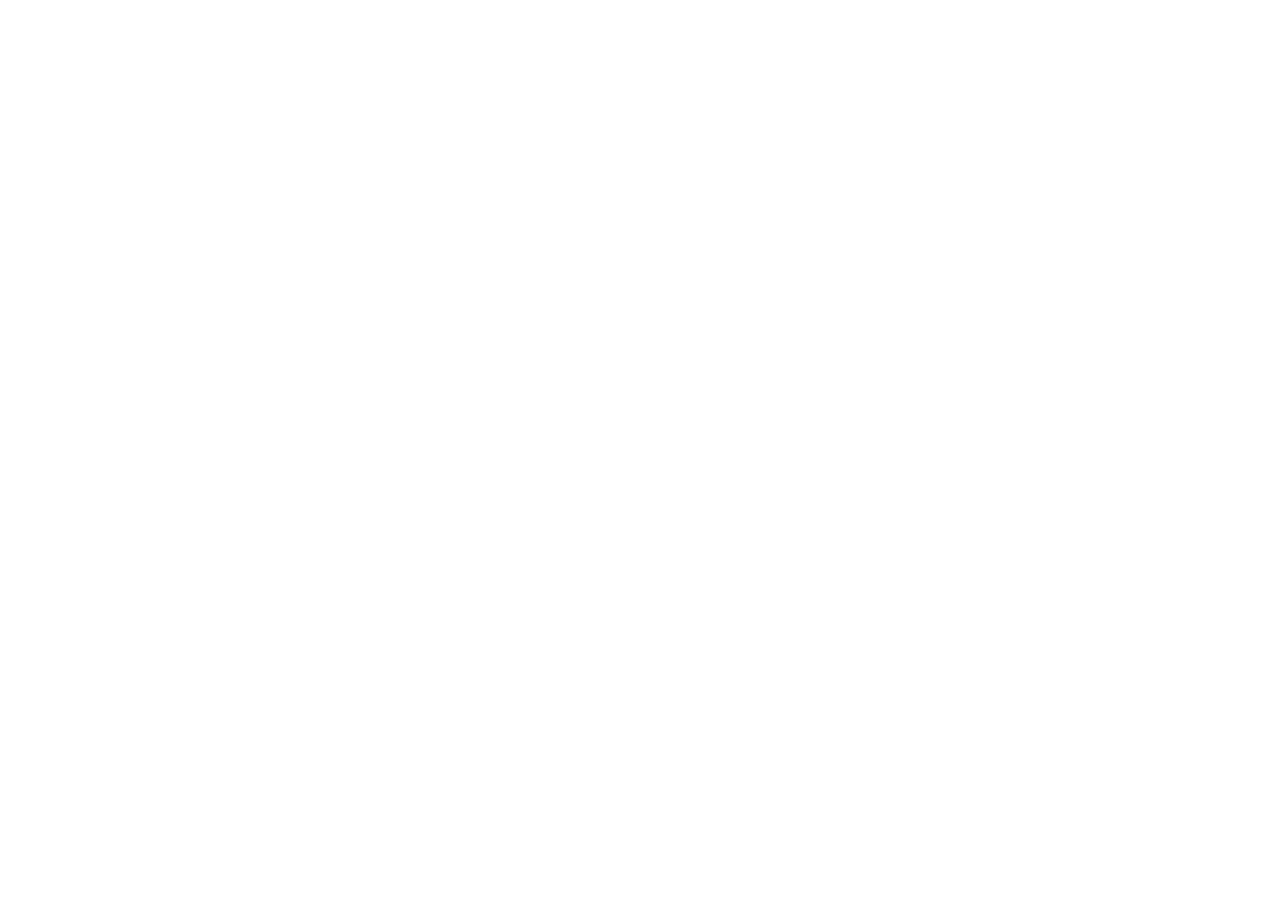
==== commit 2c6b8660: "Redirect target → canonical academy.thepyramidchallenge.org Co-Authored-By: Claude Fable 5 <noreply@" ====
--- a/index.html
+++ b/index.html
@@ -1,13 +1,20 @@
-<!doctype html>
+<!DOCTYPE html>
 <html lang="zh-HK">
-  <head>
-    <meta charset="UTF-8" />
-    <meta name="viewport" content="width=device-width, initial-scale=1, maximum-scale=1" />
-    <title>The Pyramid Challenge Academy - Practice</title>
-    <script type="module" crossorigin src="./assets/index-BaoOkriq.js"></script>
-    <link rel="stylesheet" crossorigin href="./assets/index-rB611Ewt.css">
-  </head>
-  <body>
-    <div id="root"></div>
-  </body>
+<head>
+<meta charset="utf-8">
+<title>The Pyramid Challenge Academy — 已搬遷 Moved</title>
+<meta name="viewport" content="width=device-width, initial-scale=1">
+<meta http-equiv="refresh" content="0; url=https://academy.thepyramidchallenge.org/">
+<link rel="canonical" href="https://academy.thepyramidchallenge.org/">
+<script>location.replace("https://academy.thepyramidchallenge.org/" + location.search + location.hash);</script>
+<style>body{font-family:system-ui,sans-serif;display:flex;min-height:100vh;align-items:center;justify-content:center;margin:0;background:#fafafa;color:#333}main{text-align:center;padding:2rem}a{color:#1a5fb4}</style>
+</head>
+<body>
+<main>
+<h1>網站已搬遷</h1>
+<p>The Pyramid Challenge Academy 而家喺新地址：</p>
+<p><a href="https://academy.thepyramidchallenge.org/">academy.thepyramidchallenge.org</a></p>
+<p>如果冇自動跳轉，請撳上面連結。</p>
+</main>
+</body>
 </html>
